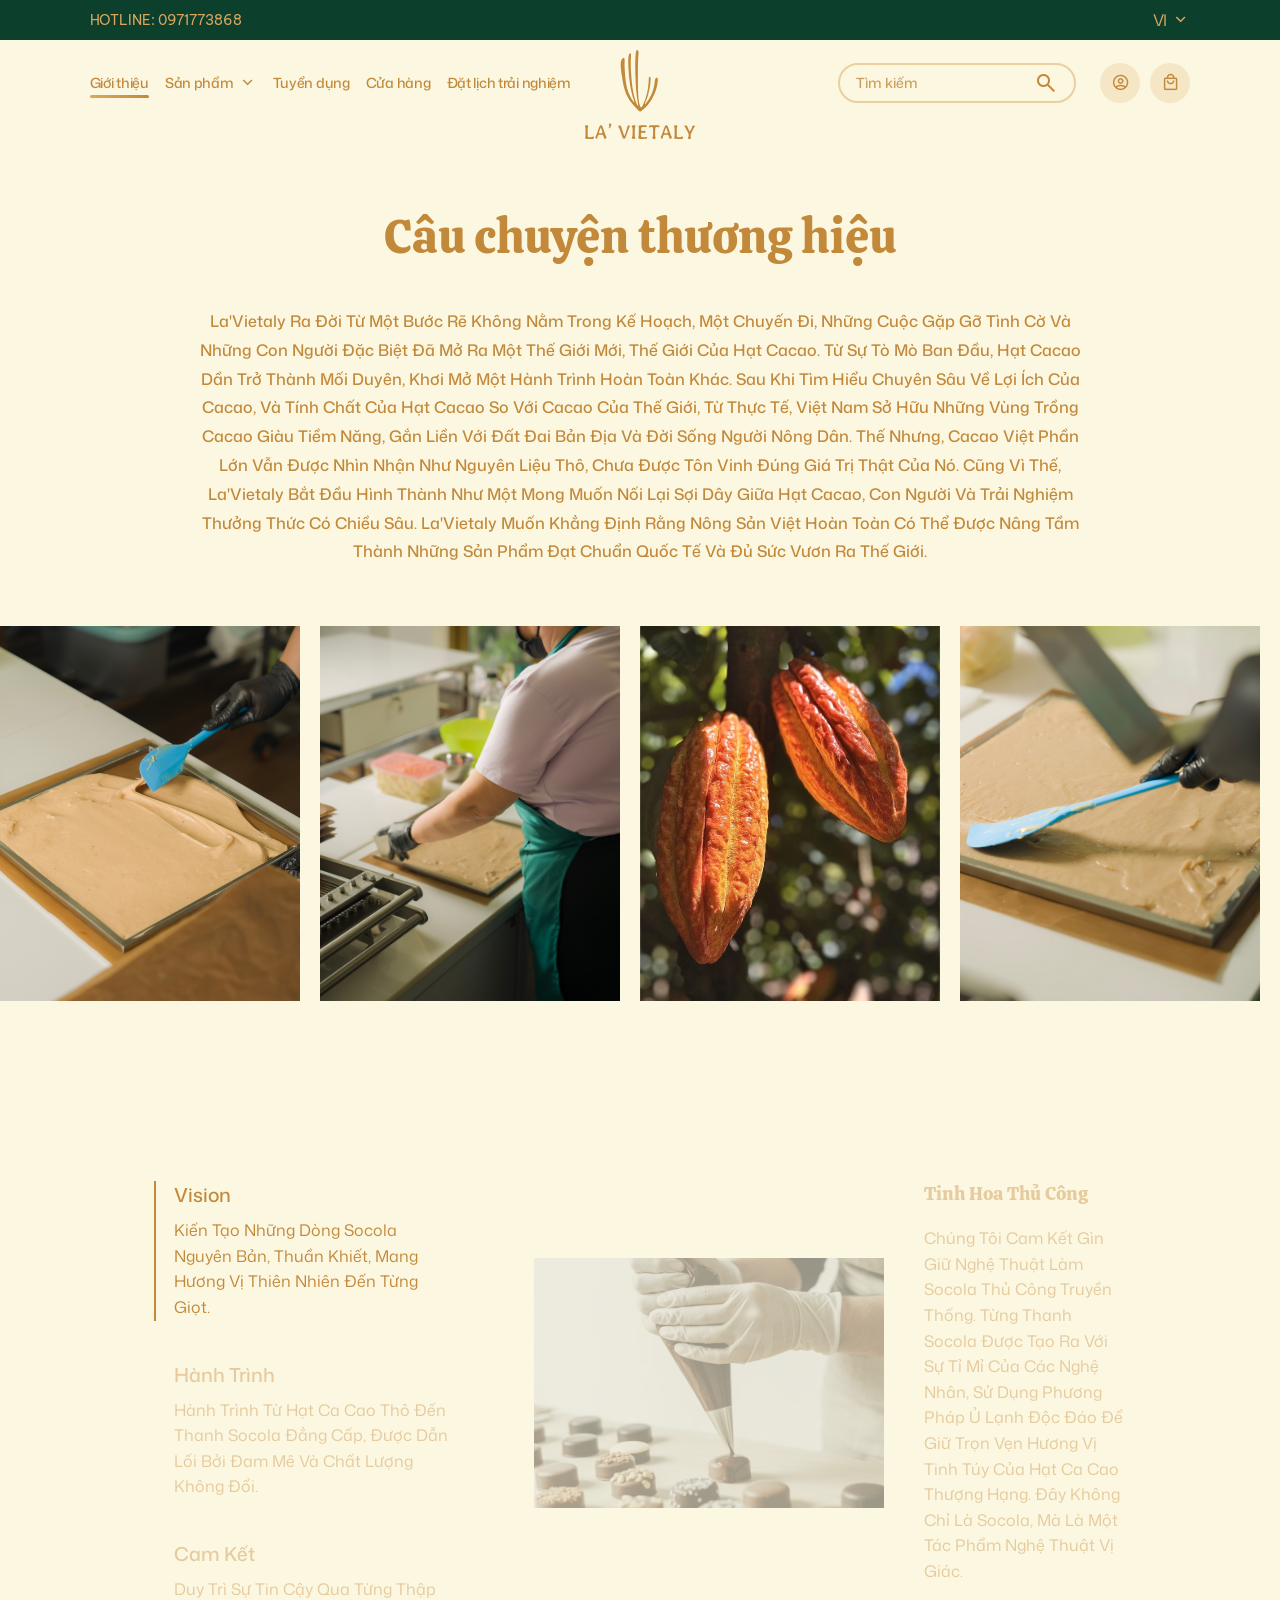
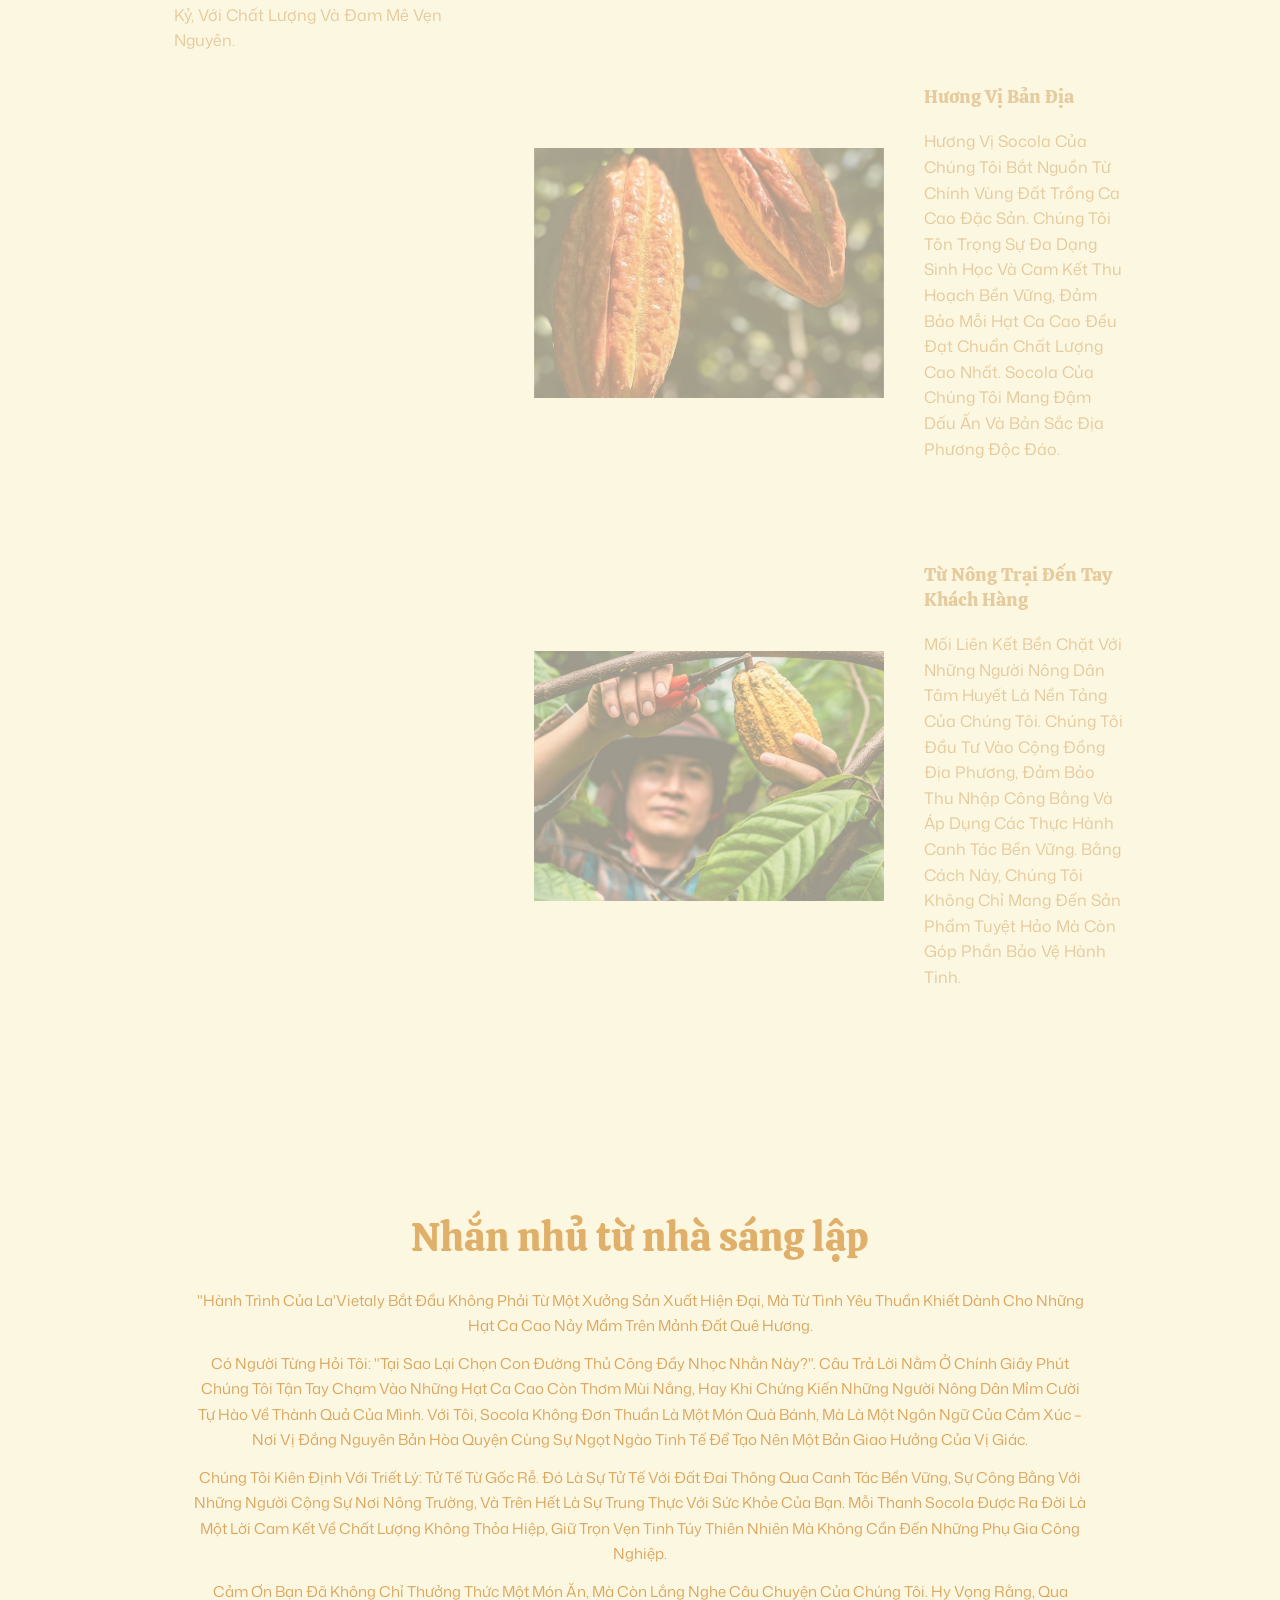
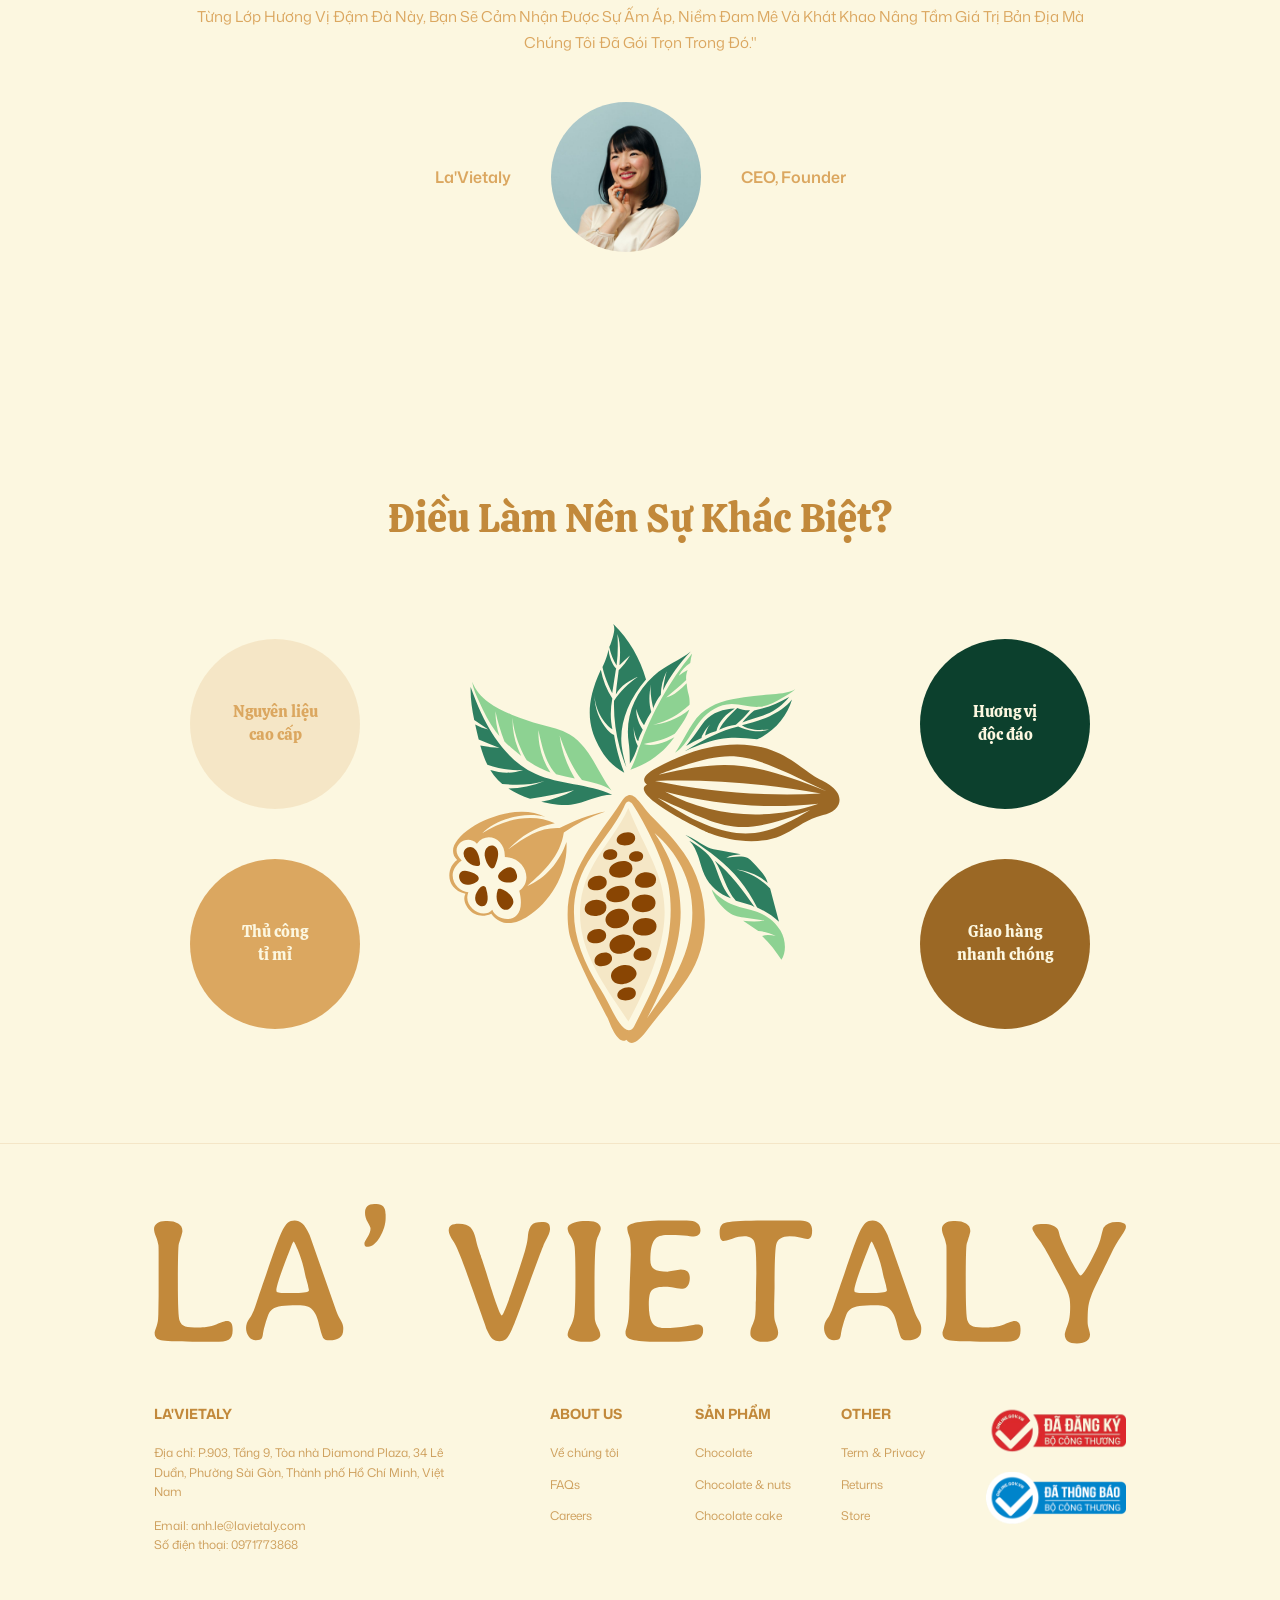
==== about.html @ c3082fdc "create template vietaly" ====
<!DOCTYPE html>
<html lang="vi">

<head>
    <meta charset="utf-8">
    <meta name="viewport" content="width=device-width, initial-scale=1">
    <title>Vietaly - Giới thiệu</title>
    <link rel="icon" href="images/logotab.svg">

    <link rel="preconnect" href="https://fonts.googleapis.com">
    <link rel="preconnect" href="https://fonts.gstatic.com" crossorigin>
    <link
        href="https://fonts.googleapis.com/css2?family=Be+Vietnam+Pro:wght@400;500;600&family=Calistoga&family=Mona+Sans:ital,wght@0,200..900;1,200..900&display=swap"
        rel="stylesheet">
    <link rel="stylesheet"
        href="https://fonts.googleapis.com/css2?family=Material+Symbols+Outlined:opsz,wght,FILL,GRAD@24,400,0,0" />

    <link rel="stylesheet" href="css/app.css">
    <script type="module" src="js/app.js"></script>
    <link rel="stylesheet" href="css/about.css">
</head>

<body>
    <header class="header-wrapper">
        <div class="top-bar">
            <div class="custom-container">
                <div class="hotline">HOTLINE: 0971773868</div>
                <div class="language-selector" id="language-selector">
                    <span class="lang-text" id="current-lang">VI</span>
                    <span class="material-symbols-outlined">keyboard_arrow_down</span>
                    <div class="lang-dropdown">
                        <div class="lang-option" data-value="en">EN</div>
                    </div>
                </div>
            </div>
        </div>

        <div class="main-header">
            <div class="custom-container main-header-container">
                <button id="mobile-menu-toggle" class="mobile-menu-btn">
                    <span class="material-symbols-outlined">menu</span>
                </button>
                <div class="mobile-menu-overlay" id="mobile-menu-overlay"></div>
                <nav class="nav-menu" id="nav-menu">
                    <div class="mobile-menu-close">
                        <button id="mobile-menu-close-btn" class="mobile-menu-btn">
                            <span class="material-symbols-outlined">close</span>
                        </button>
                    </div>
                    <a href="about.html">Giới thiệu</a>
                    <div class="nav-item" data-path="/san-pham">
                        <span style="cursor: pointer;" onclick="window.location.href='products.html'">Sản phẩm</span>
                        <span class="material-symbols-outlined">keyboard_arrow_down</span>
                        <div class="mega-menu">
                            <div class="mega-menu-inner">
                                <div class="mega-categories">
                                    <h3>Danh mục</h3>
                                    <ul>
                                        <li><a href="#" class="cat-link active" data-target="cat-artisan">Socola
                                                thủ công (Artisan)</a></li>
                                        <li><a href="#" class="cat-link" data-target="cat-bars">Socola thanh
                                                (Bars)</a></li>
                                        <li><a href="#" class="cat-link" data-target="cat-truffles">Socola tươi
                                                (Truffles)</a></li>
                                        <li><a href="#" class="cat-link" data-target="cat-dark">Socola đen nguyên
                                                chất</a></li>
                                    </ul>
                                </div>

                                <div class="mega-products">
                                    <div class="mega-products-header">
                                        <h3>Sản phẩm nổi bật</h3>
                                        <a href="#" class="view-all-link">Xem tất cả<span
                                                class="material-symbols-outlined">arrow_right_alt</span></a>
                                    </div>

                                    <div class="mega-product-group active" id="cat-artisan">
                                        <div class="mega-product-card">
                                            <img src="images/product1.png" alt="Artisan 1">
                                            <h4>Hộp Socola Artisan Nghệ Thuật</h4>
                                            <p class="price">850.000đ</p>
                                        </div>
                                        <div class="mega-product-card">
                                            <img src="images/product1.png" alt="Artisan 2">
                                            <h4>Viên Socola Bonbon Hảo Hạng</h4>
                                            <p class="price">320.000đ</p>
                                        </div>
                                        <div class="mega-product-card">
                                            <img src="images/product1.png" alt="Artisan 3">
                                            <h4>Set Quà Tặng Artisan Độc Bản</h4>
                                            <p class="price">1.500.000đ</p>
                                        </div>
                                    </div>

                                    <div class="mega-product-group" id="cat-bars">
                                        <div class="mega-product-card">
                                            <img src="images/product1.png" alt="Bar 1">
                                            <h4>Thanh Socola Đen 85% Cacao</h4>
                                            <p class="price">190.000đ</p>
                                        </div>
                                        <div class="mega-product-card">
                                            <img src="images/product1.png" alt="Bar 2">
                                            <h4>Thanh Socola Sữa Trái Cây Hạt Dẻ</h4>
                                            <p class="price">210.000đ</p>
                                        </div>
                                    </div>

                                    <div class="mega-product-group" id="cat-truffles">
                                        <div class="mega-product-card">
                                            <img src="images/product1.png" alt="Truffle 1">
                                            <h4>Truffle Trà Xanh Matcha</h4>
                                            <p class="price">250.000đ</p>
                                        </div>
                                        <div class="mega-product-card">
                                            <img src="images/product1.png" alt="Truffle 2">
                                            <h4>Truffle Dâu Tây Sữa</h4>
                                            <p class="price">280.000đ</p>
                                        </div>
                                        <div class="mega-product-card">
                                            <img src="images/product1.png" alt="Truffle 3">
                                            <h4>Truffle Caramel Muối Biển</h4>
                                            <p class="price">260.000đ</p>
                                        </div>
                                        <div class="mega-product-card">
                                            <img src="images/product1.png" alt="Truffle 4">
                                            <h4>Truffle Socola Đắng Nguyên Chất</h4>
                                            <p class="price">290.000đ</p>
                                        </div>
                                    </div>
                                </div>
                            </div>
                        </div>
                    </div>
                    <a href="recruitment.html">Tuyển dụng</a>
                    <a href="store.html">Cửa hàng</a>
                    <a href="#">Đặt lịch trải nghiệm</a>
                    <div class="magic-line"></div>
                </nav>

                <div class="logo-wrapper">
                    <div class="logo-container">
                        <a href="index.html" style="text-decoration: none;">
                            <img src="images/logo.svg" alt="LA' VIETALY Logo">
                        </a>
                    </div>
                </div>

                <div class="header-actions">
                    <div class="search-box">
                        <input type="text" placeholder="Tìm kiếm">
                        <span class="material-symbols-outlined">search</span>
                    </div>

                    <div class="icon-actions">
                        <a href="#" class="icon-btn">
                            <span class="material-symbols-outlined">account_circle</span>
                        </a>
                        <a href="cart.html" class="icon-btn">
                            <span class="material-symbols-outlined">local_mall</span>
                        </a>
                    </div>
                </div>
            </div>
        </div>
    </header>

    <main>
        <section class="about-section">
        <div class="custom-container about-container">
            <h2 class="about-title">Câu chuyện thương hiệu</h2>
            <p class="about-desc">
                La'Vietaly Ra Đời Từ Một Bước Rẽ Không Nằm Trong Kế Hoạch, Một Chuyến Đi, Những Cuộc Gặp Gỡ Tình Cờ Và Những
                Con Người Đặc Biệt Đã Mở Ra Một Thế Giới Mới, Thế Giới Của Hạt Cacao. Từ Sự Tò Mò Ban Đầu, Hạt Cacao Dần Trở
                Thành Mối Duyên, Khơi Mở Một Hành Trình Hoàn Toàn Khác. Sau Khi Tìm Hiểu Chuyên Sâu Về Lợi Ích Của Cacao, Và
                Tính Chất Của Hạt Cacao So Với Cacao Của Thế Giới, Từ Thực Tế, Việt Nam Sở Hữu Những Vùng Trồng Cacao Giàu
                Tiềm Năng, Gắn Liền Với Đất Đai Bản Địa Và Đời Sống Người Nông Dân. Thế Nhưng, Cacao Việt Phần Lớn Vẫn Được
                Nhìn Nhận Như Nguyên Liệu Thô, Chưa Được Tôn Vinh Đúng Giá Trị Thật Của Nó. Cũng Vì Thế, La'Vietaly Bắt Đầu
                Hình Thành Như Một Mong Muốn Nối Lại Sợi Dây Giữa Hạt Cacao, Con Người Và Trải Nghiệm Thưởng Thức Có Chiều
                Sâu. La'Vietaly Muốn Khẳng Định Rằng Nông Sản Việt Hoàn Toàn Có Thể Được Nâng Tầm Thành Những Sản Phẩm Đạt
                Chuẩn Quốc Tế Và Đủ Sức Vươn Ra Thế Giới.
            </p>
        </div>

        <div class="about-gallery-wrapper">
            <div class="about-gallery-track">
                <div class="about-img-wrap"><img src="images/intro1.jpg" alt="Intro 1"></div>
                <div class="about-img-wrap"><img src="images/intro2.jpg" alt="Intro 2"></div>
                <div class="about-img-wrap"><img src="images/intro3.png" alt="Intro 3"></div>
                <div class="about-img-wrap"><img src="images/intro4.jpg" alt="Intro 4"></div>
                <div class="about-img-wrap"><img src="images/weare.jpg" alt="Intro 5"></div>
                <div class="about-img-wrap"><img src="images/footer1.jpg" alt="Intro 6"></div>
            </div>
            <div class="about-gallery-track">
                <div class="about-img-wrap"><img src="images/intro1.jpg" alt="Intro 1"></div>
                <div class="about-img-wrap"><img src="images/intro2.jpg" alt="Intro 2"></div>
                <div class="about-img-wrap"><img src="images/intro3.png" alt="Intro 3"></div>
                <div class="about-img-wrap"><img src="images/intro4.jpg" alt="Intro 4"></div>
                <div class="about-img-wrap"><img src="images/weare.jpg" alt="Intro 5"></div>
                <div class="about-img-wrap"><img src="images/footer1.jpg" alt="Intro 6"></div>
            </div>
        </div>
    </section>

    <section class="values-section">
        <div class="custom-container values-container">
            <div class="values-sidebar">
                <div class="values-nav" id="values-nav">
                    <div class="values-nav-item active" data-target="section-vision">
                        <h4>Vision</h4>
                        <p>Kiến Tạo Những Dòng Socola Nguyên Bản, Thuần Khiết, Mang Hương Vị Thiên Nhiên Đến Từng Giọt.</p>
                    </div>
                    <div class="values-nav-item" data-target="section-hanh-trinh">
                        <h4>Hành Trình</h4>
                        <p>Hành Trình Từ Hạt Ca Cao Thô Đến Thanh Socola Đẳng Cấp, Được Dẫn Lối Bởi Đam Mê Và Chất Lượng
                            Không Đổi.</p>
                    </div>
                    <div class="values-nav-item" data-target="section-cam-ket">
                        <h4>Cam Kết</h4>
                        <p>Duy Trì Sự Tin Cậy Qua Từng Thập Kỷ, Với Chất Lượng Và Đam Mê Vẹn Nguyên.</p>
                    </div>
                </div>
            </div>

            <div class="values-content">
                <div id="section-vision" class="value-content-item">
                    <img src="images/vision.png" alt="Tinh Hoa Thủ Công" class="value-img">
                    <div class="value-text">
                        <h3 class="value-title">Tinh Hoa Thủ Công</h3>
                        <p class="value-desc">Chúng Tôi Cam Kết Gìn Giữ Nghệ Thuật Làm Socola Thủ Công Truyền Thống. Từng
                            Thanh Socola Được Tạo Ra Với Sự Tỉ Mỉ Của Các Nghệ Nhân, Sử Dụng Phương Pháp Ủ Lạnh Độc Đáo Để
                            Giữ Trọn Vẹn Hương Vị Tinh Túy Của Hạt Ca Cao Thượng Hạng. Đây Không Chỉ Là Socola, Mà Là Một
                            Tác Phẩm Nghệ Thuật Vị Giác.</p>
                    </div>
                </div>
                <div id="section-hanh-trinh" class="value-content-item">
                    <img src="images/journey.png" alt="Hương Vị Bản Địa" class="value-img">
                    <div class="value-text">
                        <h3 class="value-title">Hương Vị Bản Địa</h3>
                        <p class="value-desc">Hương Vị Socola Của Chúng Tôi Bắt Nguồn Từ Chính Vùng Đất Trồng Ca Cao Đặc
                            Sản. Chúng Tôi Tôn Trọng Sự Đa Dạng Sinh Học Và Cam Kết Thu Hoạch Bền Vững, Đảm Bảo Mỗi Hạt Ca
                            Cao Đều Đạt Chuẩn Chất Lượng Cao Nhất. Socola Của Chúng Tôi Mang Đậm Dấu Ấn Và Bản Sắc Địa
                            Phương Độc Đáo.</p>
                    </div>
                </div>
                <div id="section-cam-ket" class="value-content-item">
                    <img src="images/commit.png" alt="Từ Nông Trại Đến Tay Khách Hàng" class="value-img">
                    <div class="value-text">
                        <h3 class="value-title">Từ Nông Trại Đến Tay Khách Hàng</h3>
                        <p class="value-desc">Mối Liên Kết Bền Chặt Với Những Người Nông Dân Tâm Huyết Là Nền Tảng Của Chúng
                            Tôi. Chúng Tôi Đầu Tư Vào Cộng Đồng Địa Phương, Đảm Bảo Thu Nhập Công Bằng Và Áp Dụng Các Thực
                            Hành Canh Tác Bền Vững. Bằng Cách Này, Chúng Tôi Không Chỉ Mang Đến Sản Phẩm Tuyệt Hảo Mà Còn
                            Góp Phần Bảo Vệ Hành Tinh.</p>
                    </div>
                </div>
            </div>
        </div>
    </section>

    <!-- Founder Section -->
    <section class="founder-section">
        <div class="custom-container">
            <div class="founder-stamp">
                <h2 class="founder-title">Nhắn nhủ từ nhà sáng lập</h2>
                <div class="founder-message">
                    <p>"Hành Trình Của La'Vietaly Bắt Đầu Không Phải Từ Một Xưởng Sản Xuất Hiện Đại, Mà Từ Tình Yêu Thuần
                        Khiết Dành Cho Những Hạt Ca Cao Nảy Mầm Trên Mảnh Đất Quê Hương.</p>
                    <p>Có Người Từng Hỏi Tôi: "Tại Sao Lại Chọn Con Đường Thủ Công Đầy Nhọc Nhằn Này?". Câu Trả Lời Nằm Ở
                        Chính Giây Phút Chúng Tôi Tận Tay Chạm Vào Những Hạt Ca Cao Còn Thơm Mùi Nắng, Hay Khi Chứng Kiến
                        Những Người Nông Dân Mỉm Cười Tự Hào Về Thành Quả Của Mình. Với Tôi, Socola Không Đơn Thuần Là Một
                        Món Quà Bánh, Mà Là Một Ngôn Ngữ Của Cảm Xúc – Nơi Vị Đắng Nguyên Bản Hòa Quyện Cùng Sự Ngọt Ngào
                        Tinh Tế Để Tạo Nên Một Bản Giao Hưởng Của Vị Giác.</p>
                    <p>Chúng Tôi Kiên Định Với Triết Lý: Tử Tế Từ Gốc Rễ. Đó Là Sự Tử Tế Với Đất Đai Thông Qua Canh Tác Bền
                        Vững, Sự Công Bằng Với Những Người Cộng Sự Nơi Nông Trường, Và Trên Hết Là Sự Trung Thực Với Sức
                        Khỏe Của Bạn. Mỗi Thanh Socola Được Ra Đời Là Một Lời Cam Kết Về Chất Lượng Không Thỏa Hiệp, Giữ
                        Trọn Vẹn Tinh Túy Thiên Nhiên Mà Không Cần Đến Những Phụ Gia Công Nghiệp.</p>
                    <p>Cảm Ơn Bạn Đã Không Chỉ Thưởng Thức Một Món Ăn, Mà Còn Lắng Nghe Câu Chuyện Của Chúng Tôi. Hy Vọng
                        Rằng, Qua Từng Lớp Hương Vị Đậm Đà Này, Bạn Sẽ Cảm Nhận Được Sự Ấm Áp, Niềm Đam Mê Và Khát Khao Nâng
                        Tầm Giá Trị Bản Địa Mà Chúng Tôi Đã Gói Trọn Trong Đó."</p>
                </div>

                <div class="founder-bottom">
                    <span class="founder-company">La'Vietaly</span>
                    <div class="founder-avatar">
                        <img src="images/ceo.png" alt="CEO Founder">
                    </div>
                    <span class="founder-role">CEO, Founder</span>
                </div>
            </div>
        </div>
    </section>

    <!-- Difference Section -->
    <section class="difference-section">
        <div class="custom-container difference-container">
            <h2 class="difference-title">Điều Làm Nên Sự Khác Biệt?</h2>

            <div class="difference-content">
                <div class="diff-col left-col">
                    <div class="diff-circle circle-1">
                        <span>Nguyên liệu<br>cao cấp</span>
                    </div>
                    <div class="diff-circle circle-2">
                        <span>Thủ công<br>tỉ mỉ</span>
                    </div>
                </div>

                <div class="diff-col center-col">
                    <img src="images/cacao.svg" alt="Cacao" class="cacao-img">
                </div>

                <div class="diff-col right-col">
                    <div class="diff-circle circle-3">
                        <span>Hương vị<br>độc đáo</span>
                    </div>
                    <div class="diff-circle circle-4">
                        <span>Giao hàng<br>nhanh chóng</span>
                    </div>
                </div>
            </div>
        </div>
    </section>



    </main>

    <footer class="footer-section">
        <div class="custom-container">
            <img src="images/logo footer.svg" alt="LA' VIETALY Logo" class="footer-huge-logo">
            <div class="footer-grid">
                <div class="footer-col footer-col-brand">
                    <h3>LA'VIETALY</h3>
                    <p>Địa chỉ: P.903, Tầng 9, Tòa nhà Diamond Plaza, 34 Lê Duẩn, Phường Sài Gòn, Thành phố Hồ Chí Minh,
                        Việt Nam</p>
                    <p>Email: anh.le@lavietaly.com<br>Số điện thoại: 0971773868</p>
                </div>
                <div class="footer-col">
                    <h3>ABOUT US</h3>
                    <ul>
                        <li><a href="about.html">Về chúng tôi</a></li>
                        <li><a href="#">FAQs</a></li>
                        <li><a href="#">Careers</a></li>
                    </ul>
                </div>
                <div class="footer-col">
                    <h3>SẢN PHẨM</h3>
                    <ul>
                        <li><a href="#">Chocolate</a></li>
                        <li><a href="#">Chocolate & nuts</a></li>
                        <li><a href="#">Chocolate cake</a></li>
                    </ul>
                </div>
                <div class="footer-col">
                    <h3>OTHER</h3>
                    <ul>
                        <li><a href="#">Term & Privacy</a></li>
                        <li><a href="#">Returns</a></li>
                        <li><a href="#">Store</a></li>
                    </ul>
                </div>
                <div class="footer-col footer-col-badges">
                    <img src="images/register.svg" alt="Đã đăng ký Bộ Công Thương" class="bct-logo">
                    <img src="images/noti.svg" alt="Đã thông báo Bộ Công Thương" class="bct-logo">
                </div>
            </div>
        </div>
    </footer>

    <script type="module" src="js/about.js"></script>
</body>

</html>
---- css/app.css ----
/*! tailwindcss v4.3.3 | MIT License | https://tailwindcss.com */
@layer properties;
:root, :host {
  --color-blue-300: oklch(80.9% 0.105 251.813);
  --color-blue-700: oklch(48.8% 0.243 264.376);
  --color-blue-800: oklch(42.4% 0.199 265.638);
  --color-gray-100: oklch(96.7% 0.003 264.542);
  --color-gray-200: oklch(92.8% 0.006 264.531);
  --color-gray-300: oklch(87.2% 0.01 258.338);
  --color-gray-400: oklch(70.7% 0.022 261.325);
  --color-gray-500: oklch(55.1% 0.027 264.364);
  --color-gray-600: oklch(44.6% 0.03 256.802);
  --color-gray-700: oklch(37.3% 0.034 259.733);
  --color-gray-800: oklch(27.8% 0.033 256.848);
  --color-gray-900: oklch(21% 0.034 264.665);
  --color-white: #fff;
  --spacing: 0.25rem;
  --container-xl: 36rem;
  --container-6xl: 72rem;
  --text-sm: 0.875rem;
  --text-sm--line-height: calc(1.25 / 0.875);
  --text-lg: 1.125rem;
  --text-lg--line-height: calc(1.75 / 1.125);
  --font-weight-medium: 500;
  --font-weight-semibold: 600;
  --tracking-wider: 0.05em;
  --radius-md: 0.375rem;
  --ease-in-out: cubic-bezier(0.4, 0, 0.2, 1);
  --default-transition-duration: 150ms;
  --default-transition-timing-function: cubic-bezier(0.4, 0, 0.2, 1);
}
.fixed {
  position: fixed;
}
.relative {
  position: relative;
}
.static {
  position: static;
}
.top-0 {
  top: 0px;
}
.right-0 {
  right: 0px;
}
.container {
  width: 100%;
  @media (width >= 40rem) {
    max-width: 40rem;
  }
  @media (width >= 48rem) {
    max-width: 48rem;
  }
  @media (width >= 64rem) {
    max-width: 64rem;
  }
  @media (width >= 80rem) {
    max-width: 80rem;
  }
  @media (width >= 96rem) {
    max-width: 96rem;
  }
}
.mx-auto {
  margin-inline: auto;
}
.-mt-px {
  margin-top: -1px;
}
.mt-2 {
  margin-top: calc(var(--spacing) * 2);
}
.mt-4 {
  margin-top: calc(var(--spacing) * 4);
}
.mt-8 {
  margin-top: calc(var(--spacing) * 8);
}
.mr-2 {
  margin-right: calc(var(--spacing) * 2);
}
.-ml-px {
  margin-left: -1px;
}
.ml-1 {
  margin-left: var(--spacing);
}
.ml-2 {
  margin-left: calc(var(--spacing) * 2);
}
.ml-4 {
  margin-left: calc(var(--spacing) * 4);
}
.ml-12 {
  margin-left: calc(var(--spacing) * 12);
}
.flex {
  display: flex;
}
.grid {
  display: grid;
}
.hidden {
  display: none;
}
.inline-flex {
  display: inline-flex;
}
.table {
  display: table;
}
.h-5 {
  height: calc(var(--spacing) * 5);
}
.h-8 {
  height: calc(var(--spacing) * 8);
}
.h-16 {
  height: calc(var(--spacing) * 16);
}
.min-h-screen {
  min-height: 100vh;
}
.w-5 {
  width: calc(var(--spacing) * 5);
}
.w-8 {
  width: calc(var(--spacing) * 8);
}
.w-auto {
  width: auto;
}
.max-w-6xl {
  max-width: var(--container-6xl);
}
.max-w-xl {
  max-width: var(--container-xl);
}
.transform {
  transform: var(--tw-rotate-x,) var(--tw-rotate-y,) var(--tw-rotate-z,) var(--tw-skew-x,) var(--tw-skew-y,);
}
.cursor-default {
  cursor: default;
}
.cursor-not-allowed {
  cursor: not-allowed;
}
.resize {
  resize: both;
}
.grid-cols-1 {
  grid-template-columns: repeat(1, minmax(0, 1fr));
}
.items-center {
  align-items: center;
}
.justify-between {
  justify-content: space-between;
}
.justify-center {
  justify-content: center;
}
.justify-items-center {
  justify-items: center;
}
.gap-2 {
  gap: calc(var(--spacing) * 2);
}
.overflow-hidden {
  overflow: hidden;
}
.rounded-md {
  border-radius: var(--radius-md);
}
.rounded-l-md {
  border-top-left-radius: var(--radius-md);
  border-bottom-left-radius: var(--radius-md);
}
.rounded-r-md {
  border-top-right-radius: var(--radius-md);
  border-bottom-right-radius: var(--radius-md);
}
.border {
  border-style: var(--tw-border-style);
  border-width: 1px;
}
.border-t {
  border-top-style: var(--tw-border-style);
  border-top-width: 1px;
}
.border-r {
  border-right-style: var(--tw-border-style);
  border-right-width: 1px;
}
.border-gray-200 {
  border-color: var(--color-gray-200);
}
.border-gray-300 {
  border-color: var(--color-gray-300);
}
.border-gray-400 {
  border-color: var(--color-gray-400);
}
.bg-gray-100 {
  background-color: var(--color-gray-100);
}
.bg-gray-200 {
  background-color: var(--color-gray-200);
}
.bg-white {
  background-color: var(--color-white);
}
.p-6 {
  padding: calc(var(--spacing) * 6);
}
.px-2 {
  padding-inline: calc(var(--spacing) * 2);
}
.px-4 {
  padding-inline: calc(var(--spacing) * 4);
}
.px-6 {
  padding-inline: calc(var(--spacing) * 6);
}
.py-2 {
  padding-block: calc(var(--spacing) * 2);
}
.py-4 {
  padding-block: calc(var(--spacing) * 4);
}
.pt-8 {
  padding-top: calc(var(--spacing) * 8);
}
.text-center {
  text-align: center;
}
.text-left {
  text-align: left;
}
.text-lg {
  font-size: var(--text-lg);
  line-height: var(--tw-leading, var(--text-lg--line-height));
}
.text-sm {
  font-size: var(--text-sm);
  line-height: var(--tw-leading, var(--text-sm--line-height));
}
.leading-5 {
  --tw-leading: calc(var(--spacing) * 5);
  line-height: calc(var(--spacing) * 5);
}
.leading-7 {
  --tw-leading: calc(var(--spacing) * 7);
  line-height: calc(var(--spacing) * 7);
}
.font-medium {
  --tw-font-weight: var(--font-weight-medium);
  font-weight: var(--font-weight-medium);
}
.font-semibold {
  --tw-font-weight: var(--font-weight-semibold);
  font-weight: var(--font-weight-semibold);
}
.tracking-wider {
  --tw-tracking: var(--tracking-wider);
  letter-spacing: var(--tracking-wider);
}
.text-gray-200 {
  color: var(--color-gray-200);
}
.text-gray-300 {
  color: var(--color-gray-300);
}
.text-gray-400 {
  color: var(--color-gray-400);
}
.text-gray-500 {
  color: var(--color-gray-500);
}
.text-gray-600 {
  color: var(--color-gray-600);
}
.text-gray-700 {
  color: var(--color-gray-700);
}
.text-gray-800 {
  color: var(--color-gray-800);
}
.text-gray-900 {
  color: var(--color-gray-900);
}
.uppercase {
  text-transform: uppercase;
}
.underline {
  text-decoration-line: underline;
}
.antialiased {
  -webkit-font-smoothing: antialiased;
  -moz-osx-font-smoothing: grayscale;
}
.shadow {
  --tw-shadow: 0 1px 3px 0 var(--tw-shadow-color, rgb(0 0 0 / 0.1)), 0 1px 2px -1px var(--tw-shadow-color, rgb(0 0 0 / 0.1));
  box-shadow: var(--tw-inset-shadow), var(--tw-inset-ring-shadow), var(--tw-ring-offset-shadow), var(--tw-ring-shadow), var(--tw-shadow);
}
.shadow-sm {
  --tw-shadow: 0 1px 3px 0 var(--tw-shadow-color, rgb(0 0 0 / 0.1)), 0 1px 2px -1px var(--tw-shadow-color, rgb(0 0 0 / 0.1));
  box-shadow: var(--tw-inset-shadow), var(--tw-inset-ring-shadow), var(--tw-ring-offset-shadow), var(--tw-ring-shadow), var(--tw-shadow);
}
.ring-gray-300 {
  --tw-ring-color: var(--color-gray-300);
}
.transition {
  transition-property: color, background-color, border-color, outline-color, text-decoration-color, fill, stroke, --tw-gradient-from, --tw-gradient-via, --tw-gradient-to, opacity, box-shadow, transform, translate, scale, rotate, filter, -webkit-backdrop-filter, backdrop-filter, display, content-visibility, overlay, pointer-events;
  transition-timing-function: var(--tw-ease, var(--default-transition-timing-function));
  transition-duration: var(--tw-duration, var(--default-transition-duration));
}
.duration-150 {
  --tw-duration: 150ms;
  transition-duration: 150ms;
}
.ease-in-out {
  --tw-ease: var(--ease-in-out);
  transition-timing-function: var(--ease-in-out);
}
@media (hover: hover) {
  .hover\:bg-gray-100:hover {
    background-color: var(--color-gray-100);
  }
  .hover\:text-gray-400:hover {
    color: var(--color-gray-400);
  }
  .hover\:text-gray-700:hover {
    color: var(--color-gray-700);
  }
}
.focus\:border-blue-300:focus {
  border-color: var(--color-blue-300);
}
.focus\:ring:focus {
  --tw-ring-shadow: var(--tw-ring-inset,) 0 0 0 calc(1px + var(--tw-ring-offset-width)) var(--tw-ring-color, currentcolor);
  box-shadow: var(--tw-inset-shadow), var(--tw-inset-ring-shadow), var(--tw-ring-offset-shadow), var(--tw-ring-shadow), var(--tw-shadow);
}
.focus\:outline-none:focus {
  --tw-outline-style: none;
  outline-style: none;
}
.active\:bg-gray-100:active {
  background-color: var(--color-gray-100);
}
.active\:text-gray-500:active {
  color: var(--color-gray-500);
}
.active\:text-gray-700:active {
  color: var(--color-gray-700);
}
.active\:text-gray-800:active {
  color: var(--color-gray-800);
}
@media (width >= 40rem) {
  .sm\:flex {
    display: flex;
  }
  .sm\:hidden {
    display: none;
  }
  .sm\:flex-1 {
    flex: 1;
  }
  .sm\:items-center {
    align-items: center;
  }
  .sm\:justify-between {
    justify-content: space-between;
  }
  .sm\:justify-start {
    justify-content: flex-start;
  }
  .sm\:gap-2 {
    gap: calc(var(--spacing) * 2);
  }
  .sm\:px-6 {
    padding-inline: calc(var(--spacing) * 6);
  }
  .sm\:pt-0 {
    padding-top: 0px;
  }
}
@media (width >= 64rem) {
  .lg\:px-8 {
    padding-inline: calc(var(--spacing) * 8);
  }
}
.rtl\:flex-row-reverse:where(:dir(rtl), [dir="rtl"], [dir="rtl"] *) {
  flex-direction: row-reverse;
}
@media (prefers-color-scheme: dark) {
  .dark\:border-gray-600 {
    border-color: var(--color-gray-600);
  }
  .dark\:bg-gray-700 {
    background-color: var(--color-gray-700);
  }
  .dark\:bg-gray-800 {
    background-color: var(--color-gray-800);
  }
  .dark\:bg-gray-900 {
    background-color: var(--color-gray-900);
  }
  .dark\:text-gray-200 {
    color: var(--color-gray-200);
  }
  .dark\:text-gray-300 {
    color: var(--color-gray-300);
  }
  .dark\:text-gray-400 {
    color: var(--color-gray-400);
  }
  .dark\:text-gray-600 {
    color: var(--color-gray-600);
  }
  @media (hover: hover) {
    .dark\:hover\:bg-gray-900:hover {
      background-color: var(--color-gray-900);
    }
    .dark\:hover\:text-gray-200:hover {
      color: var(--color-gray-200);
    }
    .dark\:hover\:text-gray-300:hover {
      color: var(--color-gray-300);
    }
  }
  .dark\:focus\:border-blue-700:focus {
    border-color: var(--color-blue-700);
  }
  .dark\:focus\:border-blue-800:focus {
    border-color: var(--color-blue-800);
  }
  .dark\:active\:bg-gray-700:active {
    background-color: var(--color-gray-700);
  }
  .dark\:active\:text-gray-300:active {
    color: var(--color-gray-300);
  }
}
:root {
  --color-topbar-bg: #0C402D;
  --color-topbar-text: #DBA760;
  --color-header-bg: #FCF7E0;
  --color-header-text: #C2893B;
  --color-icon-bg: #F5E7C6;
  --font-be-vietnam: 'Be Vietnam Pro', sans-serif;
  --font-mona-sans: 'Mona Sans', 'Be Vietnam Pro', sans-serif;
  --fs-xs: clamp(12px, 0.8vw, 14px);
  --fs-sm: clamp(14px, 1vw, 16px);
  --fs-base: clamp(16px, 1.2vw, 18px);
  --fs-lg: clamp(18px, 1.5vw, 22px);
  --fs-xl: clamp(24px, 2vw, 32px);
  --fs-2xl: clamp(32px, 3vw, 48px);
  --fs-3xl: clamp(48px, 5vw, 80px);
}
* {
  margin: 0;
  padding: 0;
  box-sizing: border-box;
}
body {
  background-color: #f3f4f6;
  min-height: 100vh;
}
.header-wrapper {
  position: relative;
  width: 100%;
  display: flex;
  flex-direction: column;
  z-index: 50;
}
.custom-container {
  width: 100%;
  padding: 0 clamp(40px, 12vw, 240px);
  position: relative;
}
.top-bar {
  width: 100%;
  height: 40px;
  background: var(--color-topbar-bg);
}
.top-bar .custom-container {
  height: 100%;
  display: flex;
  align-items: center;
  justify-content: space-between;
}
.top-bar .hotline {
  font-family: var(--font-be-vietnam);
  font-weight: 400;
  font-size: var(--fs-sm);
  color: var(--color-topbar-text);
  text-transform: uppercase;
  letter-spacing: -0.1px;
}
.top-bar .language-selector {
  display: flex;
  align-items: center;
  gap: 4px;
  cursor: pointer;
  position: relative;
}
.top-bar .language-selector .lang-text {
  font-family: var(--font-mona-sans);
  font-weight: 400;
  font-size: var(--fs-base);
  color: var(--color-topbar-text);
  letter-spacing: -0.1px;
}
.top-bar .language-selector .material-symbols-outlined {
  color: var(--color-topbar-text);
  font-size: var(--fs-lg);
  transition: transform 0.3s ease;
}
.top-bar .language-selector.active .material-symbols-outlined {
  transform: rotate(180deg);
}
.lang-dropdown {
  position: absolute;
  top: 100%;
  right: 0;
  margin-top: 5px;
  background: var(--color-header-bg);
  border: 1px solid rgba(219, 167, 96, 0.5);
  border-radius: 4px;
  min-width: 60px;
  opacity: 0;
  visibility: hidden;
  transform: translateY(10px);
  transition: all 0.3s ease;
  z-index: 100;
}
.language-selector.active .lang-dropdown {
  opacity: 1;
  visibility: visible;
  transform: translateY(0);
}
.lang-option {
  font-family: var(--font-mona-sans);
  font-weight: 500;
  font-size: var(--fs-base);
  color: var(--color-header-text);
  padding: 8px 12px;
  cursor: pointer;
  text-align: center;
  transition: background 0.3s ease;
}
.lang-option:hover {
  background: #f0deae;
}
.main-header {
  width: 100%;
  height: 85px;
  background: var(--color-header-bg);
}
.main-header-container {
  display: flex;
  justify-content: space-between;
  align-items: center;
  height: 100%;
}
.mobile-menu-btn {
  display: none;
  background: none;
  border: none;
  color: var(--color-header-text);
  cursor: pointer;
  z-index: 60;
}
.mobile-menu-btn .material-symbols-outlined {
  font-size: 28px;
}
.mobile-menu-close {
  display: none;
}
.mobile-menu-overlay {
  display: none;
}
.header-wrapper .custom-container {
  padding: 0 clamp(20px, 7vw, 170px) !important;
}
.nav-menu {
  display: flex;
  align-items: center;
  gap: 16px;
  position: relative;
  z-index: 30;
}
.magic-line {
  position: absolute;
  bottom: -6px;
  left: 0;
  width: 0;
  height: 3px;
  background: linear-gradient(90deg, #DBA760, var(--color-header-text));
  border-radius: 3px;
  transition: left 0.4s cubic-bezier(0.34, 1.36, 0.64, 1), width 0.3s cubic-bezier(0.34, 1.36, 0.64, 1), opacity 0.3s ease;
  opacity: 0;
  pointer-events: none;
}
.nav-menu a, .nav-menu .nav-item {
  font-family: var(--font-mona-sans);
  font-weight: 500;
  font-size: var(--fs-sm);
  color: var(--color-header-text);
  text-decoration: none;
  letter-spacing: -0.02em;
  display: flex;
  align-items: center;
  gap: 4px;
  cursor: pointer;
  position: relative;
  white-space: nowrap;
}
.nav-menu .nav-item .material-symbols-outlined {
  font-size: var(--fs-lg);
}
.logo-wrapper {
  position: absolute;
  left: 50%;
  transform: translateX(-50%);
  top: 0;
  width: 204px;
  height: 132px;
  z-index: 20;
  display: flex;
  justify-content: center;
}
.logo-container {
  width: 100%;
  height: 100%;
  background: var(--color-header-bg);
  border-radius: 0 0 100px 100px;
  display: flex;
  flex-direction: column;
  align-items: center;
  padding-top: 10px;
}
.logo-container a {
  display: flex;
  justify-content: center;
  align-items: center;
}
.logo-container img {
  width: 110px;
  height: auto;
  object-fit: contain;
}
.header-actions {
  display: flex;
  align-items: center;
  gap: 24px;
  position: relative;
  z-index: 30;
}
.search-box {
  display: flex;
  align-items: center;
  gap: 8px;
  width: 100%;
  max-width: 330px;
  height: 40px;
  padding: 9px 16px;
  border: 2px solid rgba(219, 167, 96, 0.5);
  border-radius: 100px;
  background: transparent;
}
.search-box input {
  border: none;
  outline: none;
  background: transparent;
  width: 100%;
  min-width: 0;
  font-family: var(--font-mona-sans);
  font-weight: 500;
  font-size: var(--fs-sm);
  color: var(--color-header-text);
}
.search-box input::placeholder {
  color: var(--color-header-text);
  opacity: 0.8;
}
.search-box .material-symbols-outlined {
  color: var(--color-header-text);
  cursor: pointer;
}
.icon-actions {
  display: flex;
  gap: clamp(4px, 0.8vw, 12px);
}
.icon-btn {
  display: flex;
  justify-content: center;
  align-items: center;
  width: 40px;
  height: 40px;
  background: var(--color-icon-bg);
  border-radius: 100px;
  cursor: pointer;
  color: var(--color-header-text);
  text-decoration: none;
  transition: background 0.3s ease;
  flex-shrink: 0;
}
.icon-btn:hover {
  background: #f0deae;
}
.icon-btn .material-symbols-outlined {
  font-size: var(--fs-lg);
}
.mega-menu {
  position: absolute;
  top: 100%;
  left: -20px;
  width: 850px;
  padding-top: 25px;
  opacity: 0;
  visibility: hidden;
  transform: translateY(15px);
  transition: all 0.3s cubic-bezier(0.34, 1.36, 0.64, 1);
  z-index: 100;
  pointer-events: none;
  white-space: normal;
}
.nav-item:hover .mega-menu {
  opacity: 1;
  visibility: visible;
  transform: translateY(0);
  pointer-events: auto;
}
.mega-menu-inner {
  background: var(--color-header-bg);
  border-radius: 12px;
  box-shadow: 0 15px 40px rgba(12, 64, 45, 0.15);
  display: flex;
  padding: 30px;
  gap: 40px;
  border: 1px solid rgba(219, 167, 96, 0.2);
}
.mega-categories {
  flex: 0 0 220px;
  border-right: 1px solid rgba(219, 167, 96, 0.2);
  padding-right: 30px;
}
.mega-categories h3 {
  font-family: var(--font-be-vietnam);
  font-size: var(--fs-sm);
  font-weight: 600;
  color: var(--color-topbar-bg);
  margin-bottom: 20px;
  text-transform: uppercase;
  letter-spacing: 0.5px;
}
.mega-products-header {
  display: flex;
  justify-content: space-between;
  align-items: center;
  margin-bottom: 20px;
  border-bottom: 1px solid rgba(219, 167, 96, 0.1);
  padding-bottom: 10px;
}
.mega-products-header h3 {
  font-family: var(--font-be-vietnam);
  font-size: var(--fs-sm);
  font-weight: 600;
  color: var(--color-topbar-bg);
  text-transform: uppercase;
  letter-spacing: 0.5px;
  margin: 0;
}
.view-all-link {
  font-family: var(--font-mona-sans);
  font-size: var(--fs-sm);
  font-weight: 500;
  color: var(--color-header-text);
  text-decoration: none;
  display: flex;
  align-items: center;
  gap: 4px;
  transition: color 0.3s ease, transform 0.3s ease;
}
.view-all-link:hover {
  color: var(--color-topbar-bg);
  transform: translateX(4px);
}
.view-all-link .material-symbols-outlined {
  font-size: var(--fs-lg);
}
.mega-categories ul {
  list-style: none;
  display: flex;
  flex-direction: column;
  gap: 16px;
}
.mega-categories ul li a {
  font-family: var(--font-mona-sans);
  font-size: var(--fs-sm);
  font-weight: 400;
  color: var(--color-header-text);
  text-decoration: none;
  transition: color 0.3s ease, transform 0.3s ease;
  display: inline-block;
}
.mega-categories ul li a:hover, .mega-categories ul li a.active {
  color: var(--color-topbar-bg);
  font-weight: 600;
  transform: translateX(5px);
}
.mega-products {
  flex: 1;
  max-height: 380px;
  overflow-y: auto;
  padding-right: 10px;
}
.mega-products::-webkit-scrollbar {
  width: 6px;
}
.mega-products::-webkit-scrollbar-track {
  background: transparent;
}
.mega-products::-webkit-scrollbar-thumb {
  background: rgba(219, 167, 96, 0.3);
  border-radius: 10px;
}
.mega-product-group {
  display: none;
  flex-wrap: wrap;
  gap: 20px;
  animation: fadeIn 0.3s ease;
}
.mega-product-group.active {
  display: flex;
}
@keyframes fadeIn {
  from {
    opacity: 0;
    transform: translateY(5px);
  }
  to {
    opacity: 1;
    transform: translateY(0);
  }
}
.mega-product-card {
  display: flex;
  flex-direction: column;
  gap: 12px;
  cursor: pointer;
  transition: transform 0.3s ease;
  flex: 0 0 calc(33.333% - 14px);
}
.mega-product-card:hover {
  transform: translateY(-5px);
}
.mega-product-card img {
  width: 100%;
  aspect-ratio: 1;
  object-fit: cover;
  border-radius: 8px;
  border: 1px solid rgba(219, 167, 96, 0.1);
}
.mega-product-card h4 {
  font-family: var(--font-mona-sans);
  font-size: var(--fs-sm);
  font-weight: 500;
  color: var(--color-topbar-bg);
  line-height: 1.4;
  margin: 0;
}
.mega-product-card .price {
  font-family: var(--font-mona-sans);
  font-size: var(--fs-sm);
  font-weight: 600;
  color: var(--color-header-text);
  margin: 0;
}
.footer-section {
  background-color: var(--color-header-bg);
  border-top: 1px solid rgba(194, 137, 59, 0.15);
  padding: 60px 0;
}
.footer-huge-logo {
  width: 100%;
  max-width: 1200px;
  height: auto;
  display: block;
  margin: 0 auto 60px auto;
}
.footer-grid {
  display: grid;
  grid-template-columns: 3fr 1fr 1fr 1fr auto;
  gap: 20px;
  max-width: 1200px;
  margin: 0 auto;
}
.footer-col h3 {
  font-family: var(--font-mona-sans);
  font-size: var(--fs-sm);
  font-weight: 700;
  color: var(--color-header-text);
  margin-bottom: 20px;
  text-transform: uppercase;
}
.footer-col p, .footer-col ul li a {
  font-family: var(--font-mona-sans);
  font-size: var(--fs-xs);
  color: var(--color-header-text);
  line-height: 1.6;
  text-decoration: none;
  opacity: 0.8;
}
.footer-col ul {
  list-style: none;
  padding: 0;
  display: flex;
  flex-direction: column;
  gap: 12px;
}
.footer-col ul li a:hover {
  opacity: 1;
  text-decoration: underline;
}
.footer-col-brand {
  max-width: 320px;
}
.footer-col-brand p {
  margin-bottom: 15px;
}
.footer-col-badges {
  display: flex;
  flex-direction: column;
  align-items: flex-end;
  gap: 15px;
}
.bct-logo {
  width: 140px;
  height: auto;
  object-fit: contain;
}
@media (max-width: 600px) {
  .footer-grid {
    grid-template-columns: 1fr 1fr;
  }
  .footer-col-brand, .footer-col:nth-child(4), .footer-col-badges {
    grid-column: span 2;
  }
  .footer-col-badges {
    display: grid;
    grid-template-columns: 1fr 1fr;
    gap: 20px;
  }
  .bct-logo {
    max-width: 100%;
  }
}
@media (max-width: 1024px) {
  .footer-grid {
    grid-template-columns: 1fr 1fr;
  }
  .custom-container {
    padding: 0 clamp(20px, 5vw, 60px);
  }
  .header-wrapper .custom-container {
    padding: 0 clamp(20px, 5vw, 60px) !important;
  }
  .mobile-menu-btn {
    display: flex;
    order: 3;
  }
  .header-actions {
    order: 1;
  }
  .search-box {
    display: none !important;
  }
  .nav-menu {
    position: fixed;
    top: 0;
    right: -100%;
    left: auto;
    width: 100%;
    height: 100vh;
    background: var(--color-header-bg);
    flex-direction: column;
    align-items: flex-start;
    padding: 80px 20px 20px 20px;
    transition: right 0.3s ease;
    box-shadow: none;
    overflow-y: auto;
    z-index: 100;
  }
  .nav-menu.active {
    right: 0;
    left: auto;
  }
  .mobile-menu-close {
    position: absolute;
    top: 20px;
    right: 20px;
    display: block;
  }
  .mobile-menu-overlay {
    display: block;
    position: fixed;
    inset: 0;
    background: rgba(0, 0, 0, 0.5);
    z-index: 55;
    opacity: 0;
    visibility: hidden;
    transition: opacity 0.3s ease, visibility 0.3s ease;
  }
  .mobile-menu-overlay.active {
    opacity: 1;
    visibility: visible;
  }
  body.no-scroll {
    overflow: hidden;
  }
  .magic-line {
    display: none !important;
  }
  .nav-menu a, .nav-menu .nav-item {
    font-size: var(--fs-base);
    padding: 10px 0;
    width: max-content;
    position: relative;
  }
  .nav-menu > a::after, .nav-menu > .nav-item::after {
    content: '';
    position: absolute;
    bottom: 0px;
    left: 0;
    width: 100%;
    height: 2px;
    background: linear-gradient(90deg, #DBA760, var(--color-header-text));
    transform: scaleX(0);
    transform-origin: left;
    transition: transform 0.3s ease;
  }
  .nav-menu > a.active-nav::after, .nav-menu > .nav-item.open::after {
    transform: scaleX(1);
  }
  .nav-menu .nav-item {
    flex-wrap: wrap;
  }
  .mega-menu {
    position: static;
    width: 100%;
    opacity: 1;
    visibility: visible;
    transform: none;
    box-shadow: none;
    padding: 10px 0 10px 15px;
    display: none;
  }
  .nav-item.open .mega-menu {
    display: block;
  }
  .nav-item .material-symbols-outlined {
    transition: transform 0.3s ease;
  }
  .nav-item.open>.material-symbols-outlined {
    transform: rotate(180deg);
  }
  .mega-menu-inner {
    flex-direction: column;
    padding: 0;
    gap: 15px;
    box-shadow: none;
    border: none;
    background: transparent;
  }
  .mega-categories {
    border-right: none;
    border-bottom: none;
    padding-right: 0;
    padding-bottom: 0;
  }
  .mega-categories h3 {
    display: none;
  }
  .mega-products {
    display: none;
  }
  .mega-product-card {
    flex: 0 0 calc(50% - 10px);
  }
  .magic-line {
    display: none;
  }
  .product-showcase, .category-section {
    padding: 60px 0;
  }
}
@media (max-width: 768px) {
  .header-actions {
    gap: 12px;
  }
  .logo-wrapper {
    width: 140px;
    height: 100px;
  }
  .logo-container {
    border-radius: 0 0 70px 70px;
    padding-top: 5px;
  }
  .logo-container img {
    width: 80px;
  }
}
@media (max-width: 480px) {
  .mega-product-card {
    flex: 0 0 100%;
  }
}
@property --tw-rotate-x {
  syntax: "*";
  inherits: false;
}
@property --tw-rotate-y {
  syntax: "*";
  inherits: false;
}
@property --tw-rotate-z {
  syntax: "*";
  inherits: false;
}
@property --tw-skew-x {
  syntax: "*";
  inherits: false;
}
@property --tw-skew-y {
  syntax: "*";
  inherits: false;
}
@property --tw-border-style {
  syntax: "*";
  inherits: false;
  initial-value: solid;
}
@property --tw-leading {
  syntax: "*";
  inherits: false;
}
@property --tw-font-weight {
  syntax: "*";
  inherits: false;
}
@property --tw-tracking {
  syntax: "*";
  inherits: false;
}
@property --tw-shadow {
  syntax: "*";
  inherits: false;
  initial-value: 0 0 #0000;
}
@property --tw-shadow-color {
  syntax: "*";
  inherits: false;
}
@property --tw-shadow-alpha {
  syntax: "<percentage>";
  inherits: false;
  initial-value: 100%;
}
@property --tw-inset-shadow {
  syntax: "*";
  inherits: false;
  initial-value: 0 0 #0000;
}
@property --tw-inset-shadow-color {
  syntax: "*";
  inherits: false;
}
@property --tw-inset-shadow-alpha {
  syntax: "<percentage>";
  inherits: false;
  initial-value: 100%;
}
@property --tw-ring-color {
  syntax: "*";
  inherits: false;
}
@property --tw-ring-shadow {
  syntax: "*";
  inherits: false;
  initial-value: 0 0 #0000;
}
@property --tw-inset-ring-color {
  syntax: "*";
  inherits: false;
}
@property --tw-inset-ring-shadow {
  syntax: "*";
  inherits: false;
  initial-value: 0 0 #0000;
}
@property --tw-ring-inset {
  syntax: "*";
  inherits: false;
}
@property --tw-ring-offset-width {
  syntax: "<length>";
  inherits: false;
  initial-value: 0px;
}
@property --tw-ring-offset-color {
  syntax: "*";
  inherits: false;
  initial-value: #fff;
}
@property --tw-ring-offset-shadow {
  syntax: "*";
  inherits: false;
  initial-value: 0 0 #0000;
}
@property --tw-duration {
  syntax: "*";
  inherits: false;
}
@property --tw-ease {
  syntax: "*";
  inherits: false;
}
@layer properties {
  @supports ((-webkit-hyphens: none) and (not (margin-trim: inline))) or ((-moz-orient: inline) and (not (color:rgb(from red r g b)))) {
    *, ::before, ::after, ::backdrop {
      --tw-rotate-x: initial;
      --tw-rotate-y: initial;
      --tw-rotate-z: initial;
      --tw-skew-x: initial;
      --tw-skew-y: initial;
      --tw-border-style: solid;
      --tw-leading: initial;
      --tw-font-weight: initial;
      --tw-tracking: initial;
      --tw-shadow: 0 0 #0000;
      --tw-shadow-color: initial;
      --tw-shadow-alpha: 100%;
      --tw-inset-shadow: 0 0 #0000;
      --tw-inset-shadow-color: initial;
      --tw-inset-shadow-alpha: 100%;
      --tw-ring-color: initial;
      --tw-ring-shadow: 0 0 #0000;
      --tw-inset-ring-color: initial;
      --tw-inset-ring-shadow: 0 0 #0000;
      --tw-ring-inset: initial;
      --tw-ring-offset-width: 0px;
      --tw-ring-offset-color: #fff;
      --tw-ring-offset-shadow: 0 0 #0000;
      --tw-duration: initial;
      --tw-ease: initial;
    }
  }
}
---- css/about.css ----
.about-section {
    background-color: var(--color-header-bg);
    padding: 80px 0;
}

.about-container {
    display: flex;
    flex-direction: column;
    align-items: center;
}

.about-title {
    font-family: 'Calistoga', serif;
    font-size: clamp(32px, 5vw, 48px);
    font-weight: 400;
    color: var(--color-header-text);
    text-align: center;
    margin-bottom: 40px;
}

.about-desc {
    font-family: var(--font-mona-sans);
    font-size: clamp(14px, 2vw, 16px);
    color: var(--color-header-text);
    line-height: 1.8;
    text-align: center;
    max-width: 900px;
    margin: 0 auto 60px auto;
    font-weight: 500;
}

.about-gallery-wrapper {
    width: 100%;
    overflow: hidden;
    display: flex;
}

.about-gallery-wrapper:hover .about-gallery-track {
    animation-play-state: paused;
}

.about-gallery-track {
    display: flex;
    flex-shrink: 0;
    gap: 20px;
    padding-right: 20px;
    animation: scroll-right 40s linear infinite;
}

@keyframes scroll-right {
    0% {
        transform: translateX(-100%);
    }

    100% {
        transform: translateX(0);
    }
}

.about-img-wrap {
    flex: 0 0 calc(25vw - 20px);
    aspect-ratio: 4/5;
    overflow: hidden;
}

.about-img-wrap img {
    width: 100%;
    height: 100%;
    object-fit: cover;
    transition: transform 0.5s ease;
}

.about-img-wrap:hover img {
    transform: scale(1.05);
}

@media (max-width: 768px) {
    .about-section {
        padding: 40px 0;
    }

    .about-gallery-track {
        gap: 15px;
        padding-right: 15px;
    }

    .about-img-wrap {
        flex: 0 0 calc(50vw - 15px);
    }
}

/* Values Section */
.values-section {
    padding: 100px 0;
    background-color: var(--color-header-bg);
}

.values-container {
    display: flex;
    gap: 80px;
    align-items: flex-start;
}

/* Sidebar */
.values-sidebar {
    flex: 0 0 300px;
    position: sticky;
    top: 120px;
}

.values-nav {
    display: flex;
    flex-direction: column;
    gap: 40px;
}

.values-nav-item {
    position: relative;
    padding-left: 20px;
    cursor: pointer;
    opacity: 0.4;
    transition: opacity 0.3s ease;
}

.values-nav-item.active {
    opacity: 1;
}

.values-nav-item::before {
    content: '';
    position: absolute;
    left: 0;
    top: 0;
    width: 2px;
    height: 100%;
    background-color: transparent;
    transition: background-color 0.3s ease;
}

.values-nav-item.active::before {
    background-color: var(--color-header-text);
}

.values-nav-item h4 {
    font-family: var(--font-mona-sans);
    font-size: var(--fs-lg);
    font-weight: 500;
    color: var(--color-header-text);
    margin-bottom: 10px;
}

.values-nav-item p {
    font-family: var(--font-mona-sans);
    font-size: var(--fs-base);
    font-weight: 400;
    color: var(--color-header-text);
    line-height: 1.6;
    margin: 0;
}

/* Content */
.values-content {
    flex: 1;
    display: flex;
    flex-direction: column;
    gap: 100px;
}

.value-content-item {
    display: flex;
    gap: 40px;
    align-items: center;
    opacity: 0.4;
    transition: opacity 0.4s ease;
}

.value-content-item.active {
    opacity: 1;
}

.value-content-item .value-img {
    flex: 0 0 350px;
    height: 250px;
    object-fit: cover;
}

.value-text {
    flex: 1;
}

.value-text .value-title {
    font-family: 'Calistoga', serif;
    font-size: var(--fs-lg);
    font-weight: 400;
    color: var(--color-header-text);
    margin: 0 0 20px 0;
}

.value-text .value-desc {
    font-family: var(--font-mona-sans);
    font-size: var(--fs-base);
    font-weight: 400;
    color: var(--color-header-text);
    line-height: 1.6;
    margin: 0;
}

@media (max-width: 1024px) {
    .values-container {
        gap: 40px;
    }

    .values-sidebar {
        flex: 0 0 250px;
    }

    .value-content-item {
        flex-direction: column;
        gap: 20px;
    }

    .value-content-item .value-img {
        flex: none;
        width: 100%;
        height: auto;
        aspect-ratio: 16/9;
    }
}

@media (max-width: 768px) {
    .values-container {
        flex-direction: column;
    }

    .values-sidebar {
        position: static;
        flex: none;
        width: 100%;
    }

    .values-nav {
        flex-direction: row;
        overflow-x: auto;
        padding-bottom: 20px;
        gap: 20px;
        -ms-overflow-style: none;
        scrollbar-width: none;
        scroll-snap-type: x mandatory;
        scroll-behavior: smooth;
    }

    .values-nav::-webkit-scrollbar {
        display: none;
    }

    .values-nav-item {
        flex: 0 0 250px;
        padding-left: 0;
        scroll-snap-align: center;
    }

    .values-nav-item::before {
        display: none;
    }
}

@media (max-width: 768px) {
    .values-section {
        padding: 60px 0 20px 0;
    }
}

.founder-section {
    position: relative;
    width: 100%;
    background-color: var(--color-header-bg);
    padding: 0 0 100px 0;
}

@media (max-width: 768px) {
    .founder-section {
        padding: 0 0 60px 0;
    }
}

.founder-stamp {
    display: flex;
    flex-direction: column;
    align-items: center;
    margin: 0 auto;
    background-image: url('../../public/images/background2.svg');
    background-size: cover;
    background-position: center;
    background-repeat: no-repeat;
    padding: 120px 40px;
}

.founder-title {
    font-family: 'Calistoga', serif;
    font-size: clamp(32px, 4vw, 40px);
    font-weight: 400;
    color: #E0B06A;
    margin-bottom: 25px;
    text-align: center;
}

.founder-message {
    text-align: center;
    margin-bottom: 35px;
    max-width: 1000px;
}

.founder-message p {
    font-family: var(--font-mona-sans);
    font-size: clamp(14px, 1.2vw, 15px);
    color: var(--color-topbar-text);
    line-height: 1.7;
    margin-bottom: 12px;
    font-weight: 400;
}

.founder-bottom {
    display: flex;
    align-items: center;
    justify-content: center;
    gap: 40px;
}

.founder-company,
.founder-role {
    font-family: var(--font-mona-sans);
    font-size: var(--fs-base);
    font-weight: 600;
    color: var(--color-topbar-text);
}

.founder-avatar {
    width: 150px;
    height: 150px;
    border-radius: 50%;
    overflow: hidden;
}

.founder-avatar img {
    width: 100%;
    height: 100%;
    object-fit: cover;
}

@media (max-width: 768px) {
    .founder-section {
        padding: 0 0 60px 0;
    }

    .founder-stamp {
        padding: 40px 15px;
    }

    .founder-bottom {
        flex-direction: column;
        gap: 15px;
    }
}

.difference-section {
    padding: 20px 0 100px 0;
    background-color: var(--color-header-bg);
}

.difference-title {
    font-family: 'Calistoga', serif;
    font-size: clamp(32px, 4vw, 40px);
    font-weight: 400;
    color: var(--color-header-text);
    text-align: center;
    margin-bottom: 80px;
}

.difference-content {
    display: flex;
    justify-content: center;
    align-items: center;
    gap: 80px;
    flex-wrap: wrap;
}

.diff-col {
    display: flex;
    flex-direction: column;
    gap: 50px;
}

.cacao-img {
    max-width: 400px;
    height: auto;
    width: 100%;
}

.diff-circle {
    width: 170px;
    height: 170px;
    border-radius: 50%;
    display: flex;
    justify-content: center;
    align-items: center;
    text-align: center;
    padding: 20px;
    font-family: 'Calistoga', serif;
    font-size: var(--fs-base);
    font-weight: 400;
    line-height: 1.4;
    transition: transform 0.3s ease;
}

.diff-circle:hover {
    transform: translateY(-5px);
}

.circle-1 {
    background-color: #DBA76033;
    color: #DBA760;
}

.circle-2 {
    background-color: #DBA760;
    color: #FCF7E0;
}

.circle-3 {
    background-color: #0C402D;
    color: #FCF7E0;
}

.circle-4 {
    background-color: #9B6825;
    color: #FCF7E0;
}

@media (max-width: 1024px) {
    .difference-content {
        gap: 40px;
    }

    .cacao-img {
        max-width: 300px;
    }

    .diff-circle {
        width: 140px;
        height: 140px;
        font-size: var(--fs-sm);
    }
}

@media (max-width: 768px) {
    .difference-content {
        flex-direction: column;
        gap: 50px;
    }

    .diff-col {
        flex-direction: row;
        flex-wrap: wrap;
        justify-content: center;
        gap: 30px;
        width: 100%;
    }

    .center-col {
        order: -1;
    }
}
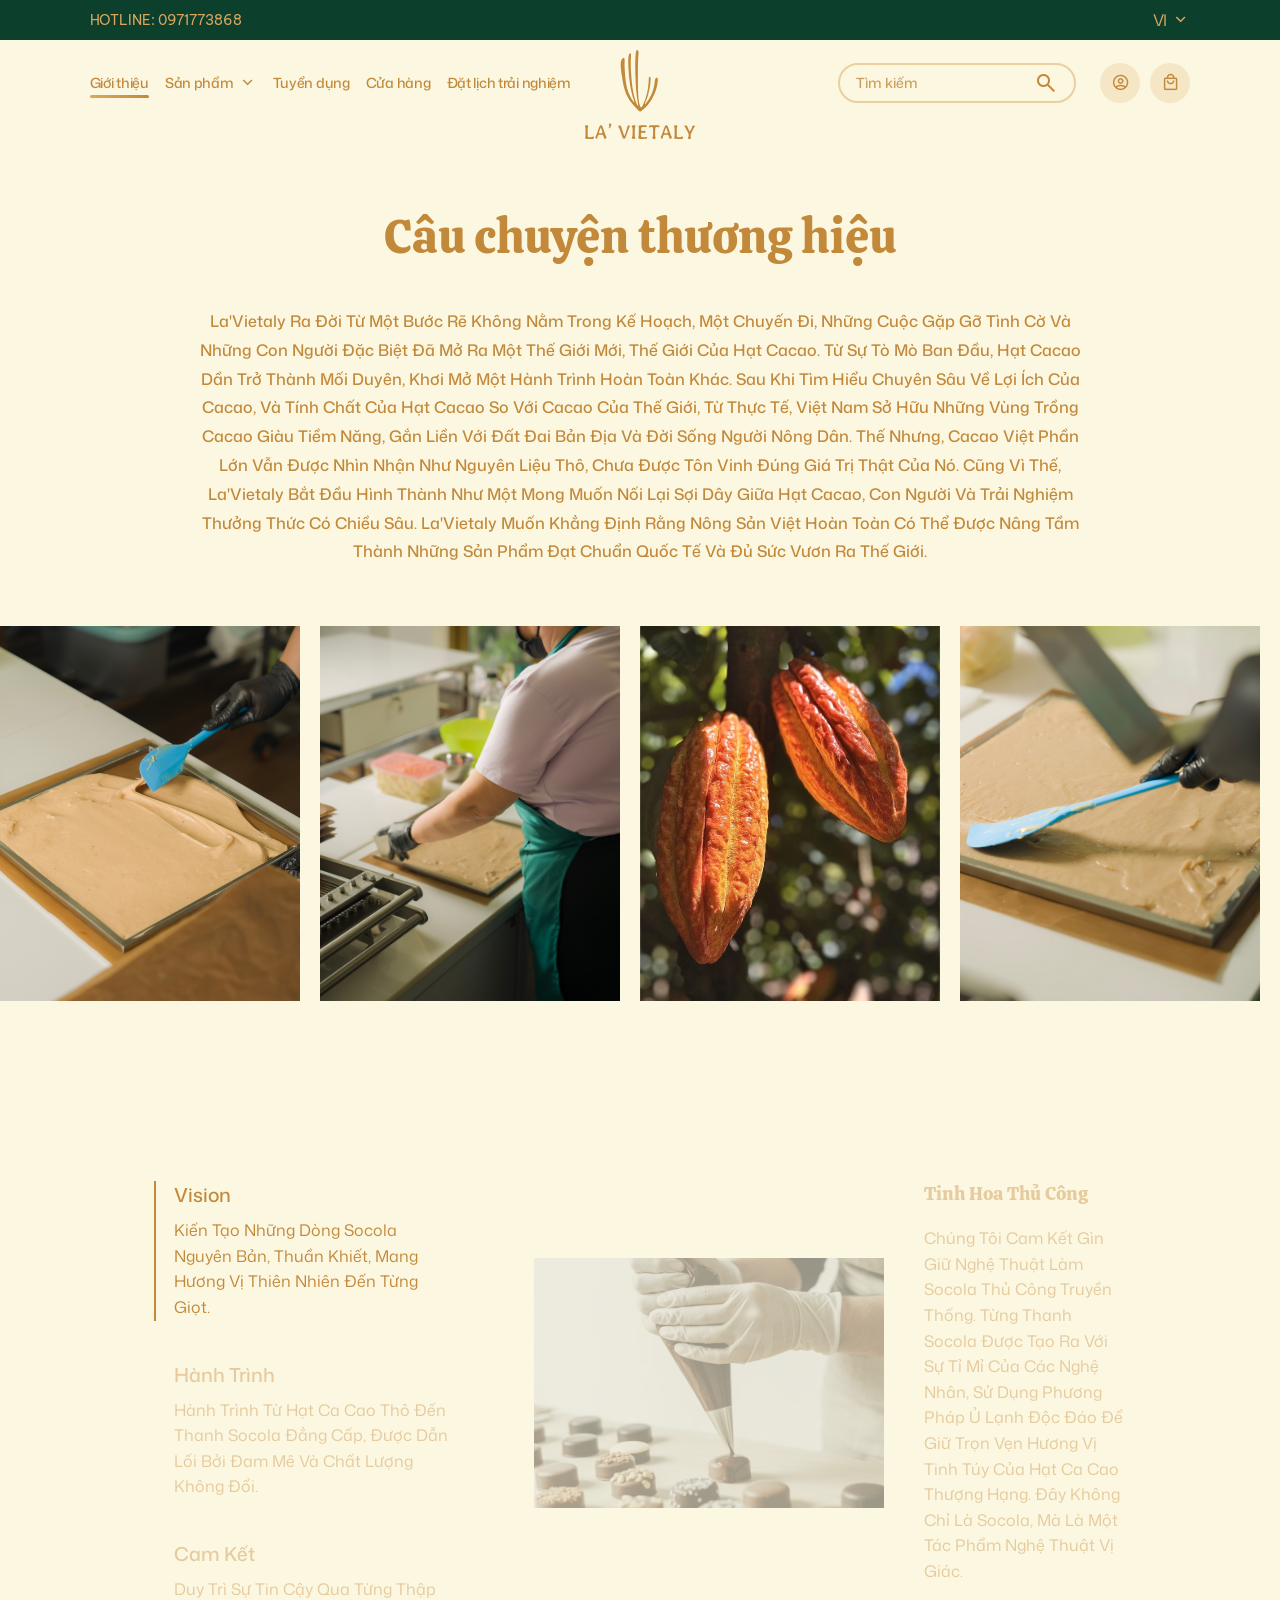
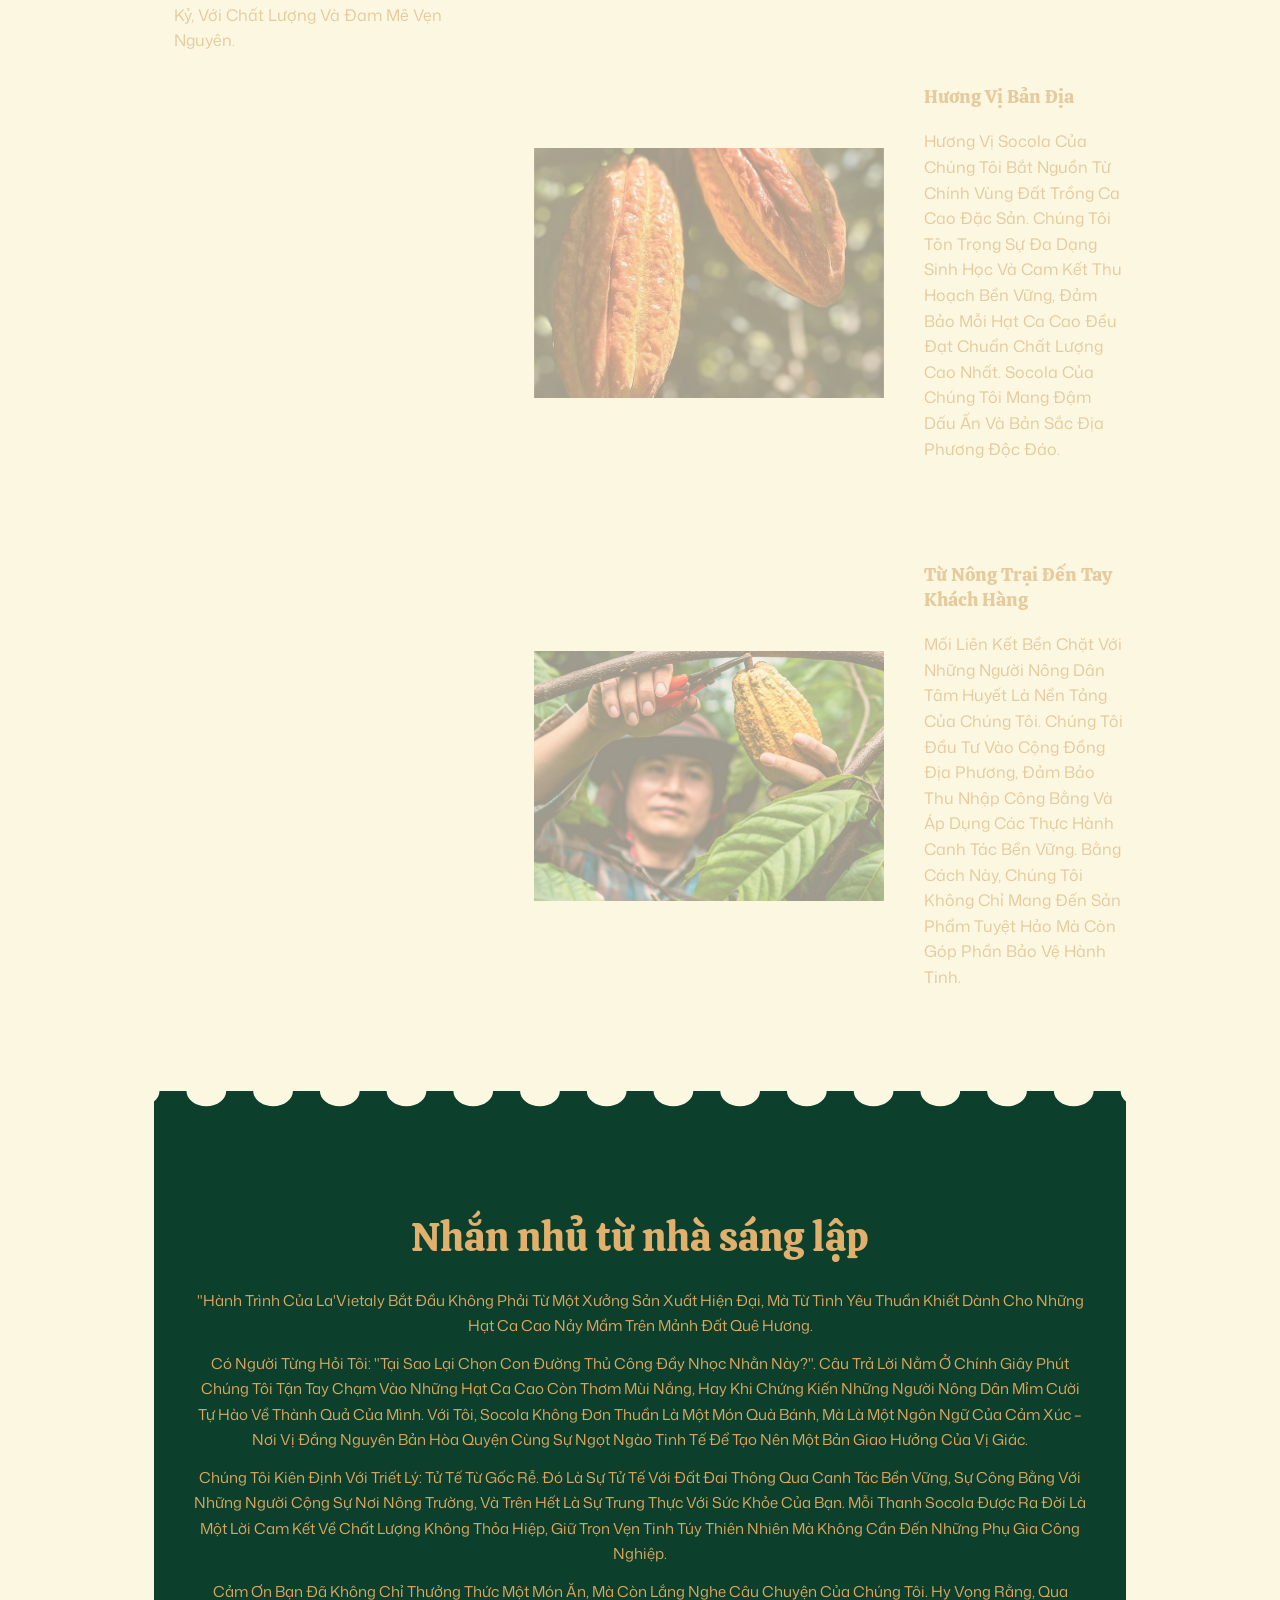
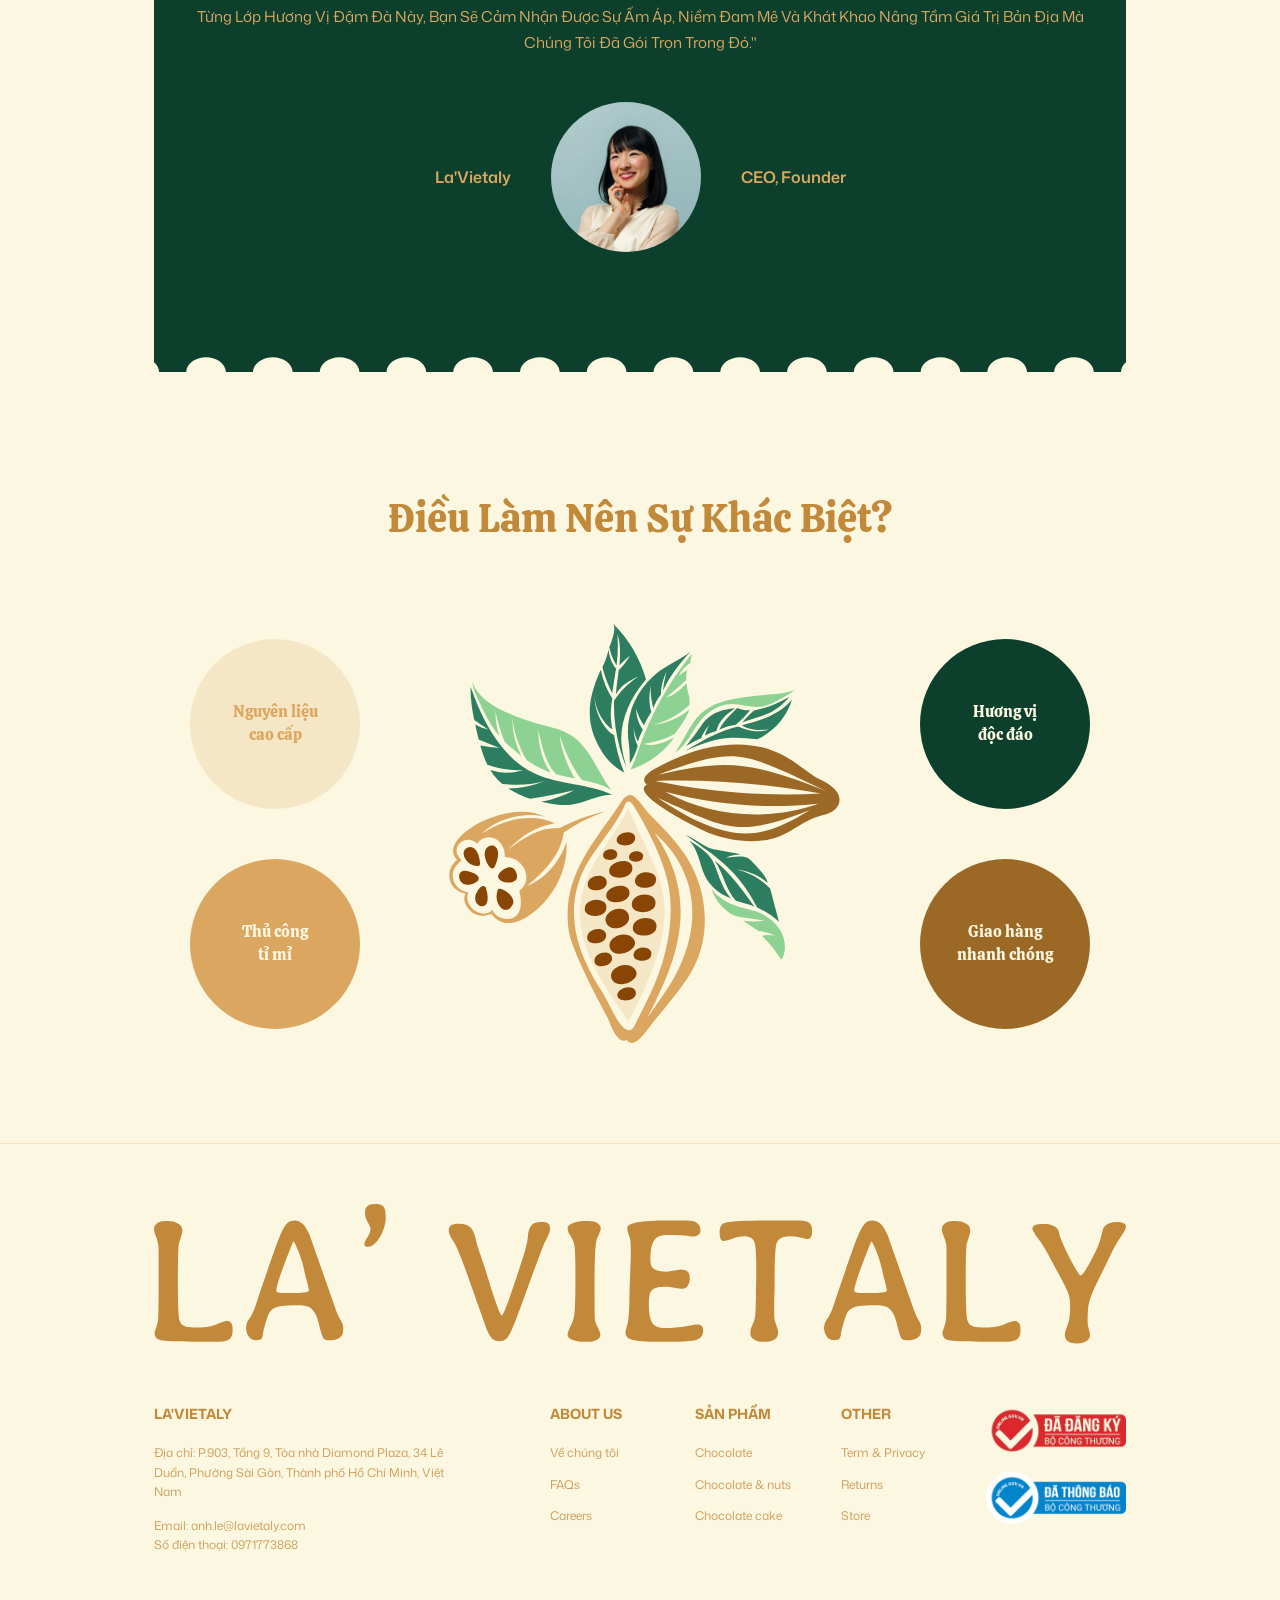
==== commit 15e6cf51: "update" ====
--- a/about.html
+++ b/about.html
@@ -133,7 +133,7 @@
                     </div>
                     <a href="recruitment.html">Tuyển dụng</a>
                     <a href="store.html">Cửa hàng</a>
-                    <a href="#">Đặt lịch trải nghiệm</a>
+                    <a href="workshop.html">Đặt lịch trải nghiệm</a>
                     <div class="magic-line"></div>
                 </nav>
 
--- a/css/about.css
+++ b/css/about.css
@@ -288,7 +288,7 @@
     flex-direction: column;
     align-items: center;
     margin: 0 auto;
-    background-image: url('../../public/images/background2.svg');
+    background-image: url('../images/background2.svg');
     background-size: cover;
     background-position: center;
     background-repeat: no-repeat;
@@ -299,7 +299,7 @@
     font-family: 'Calistoga', serif;
     font-size: clamp(32px, 4vw, 40px);
     font-weight: 400;
-    color: #E0B06A;
+    color: #E0B06C;
     margin-bottom: 25px;
     text-align: center;
 }
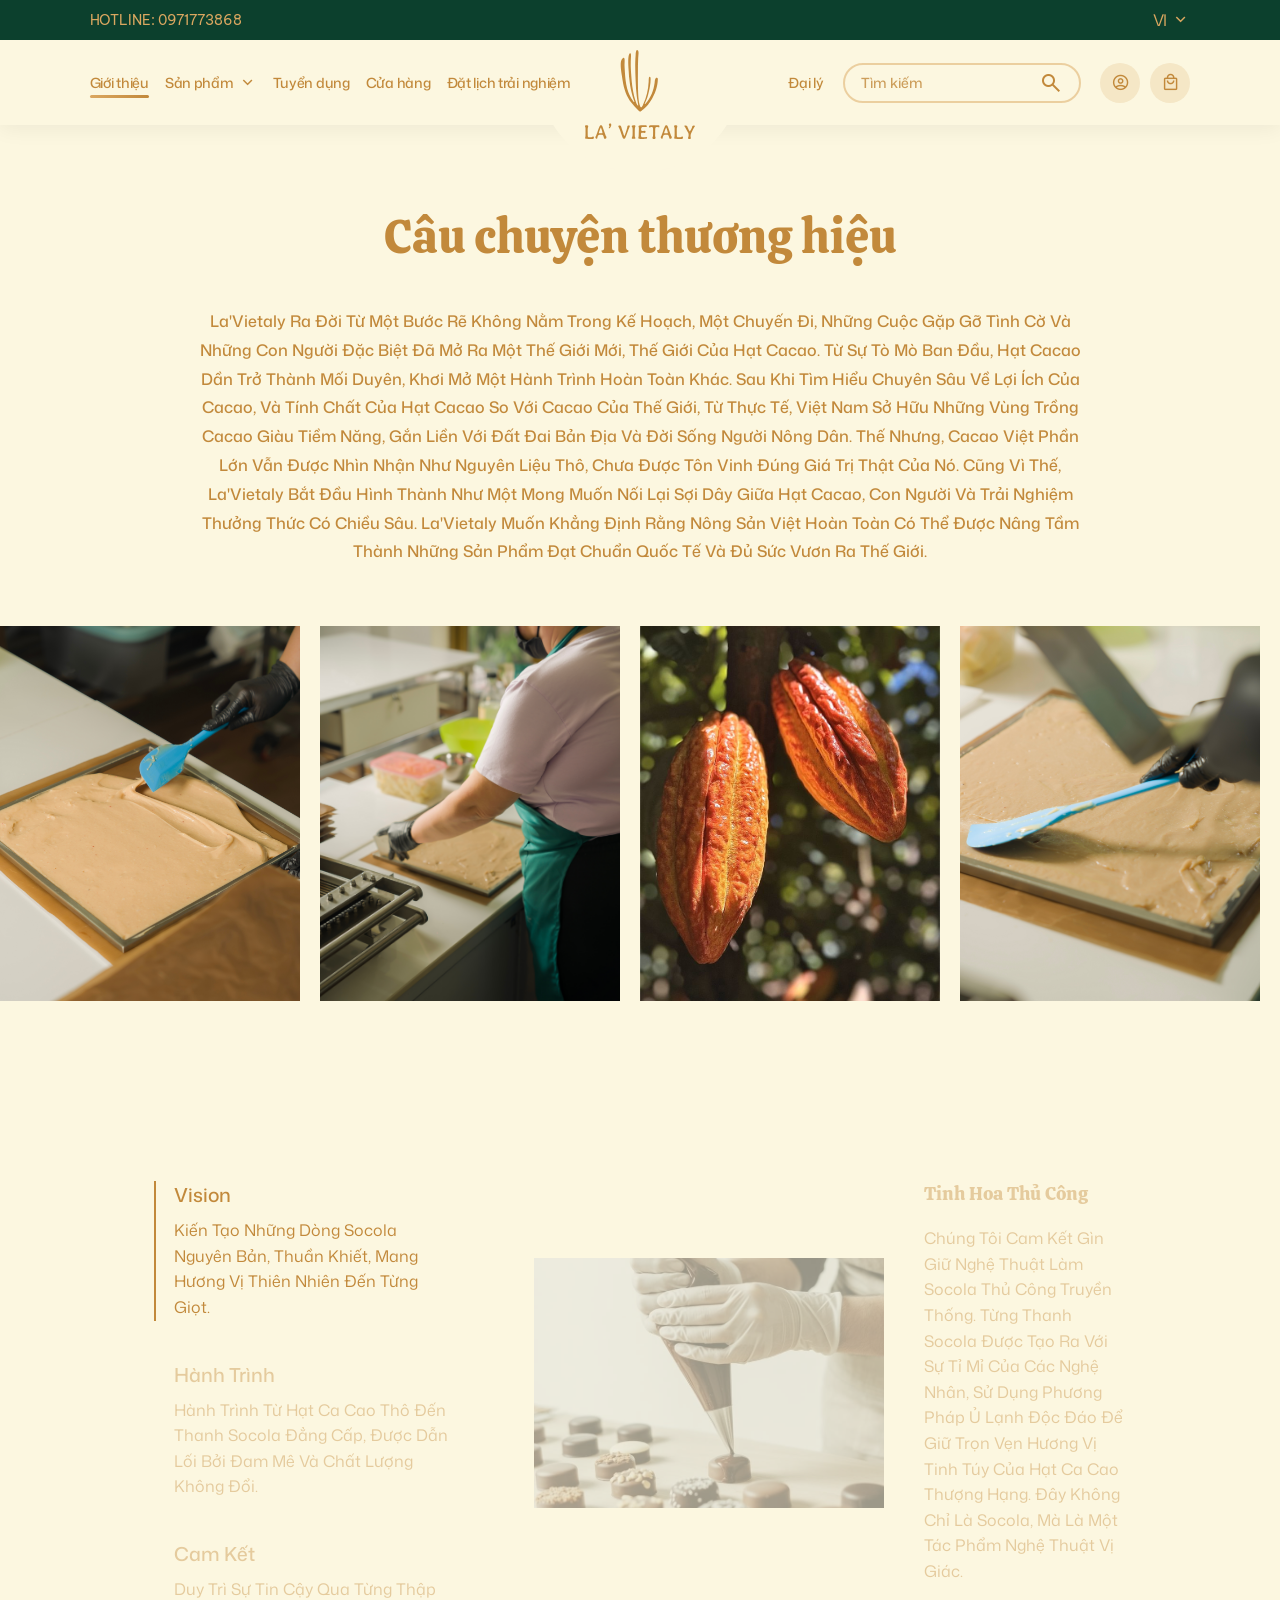
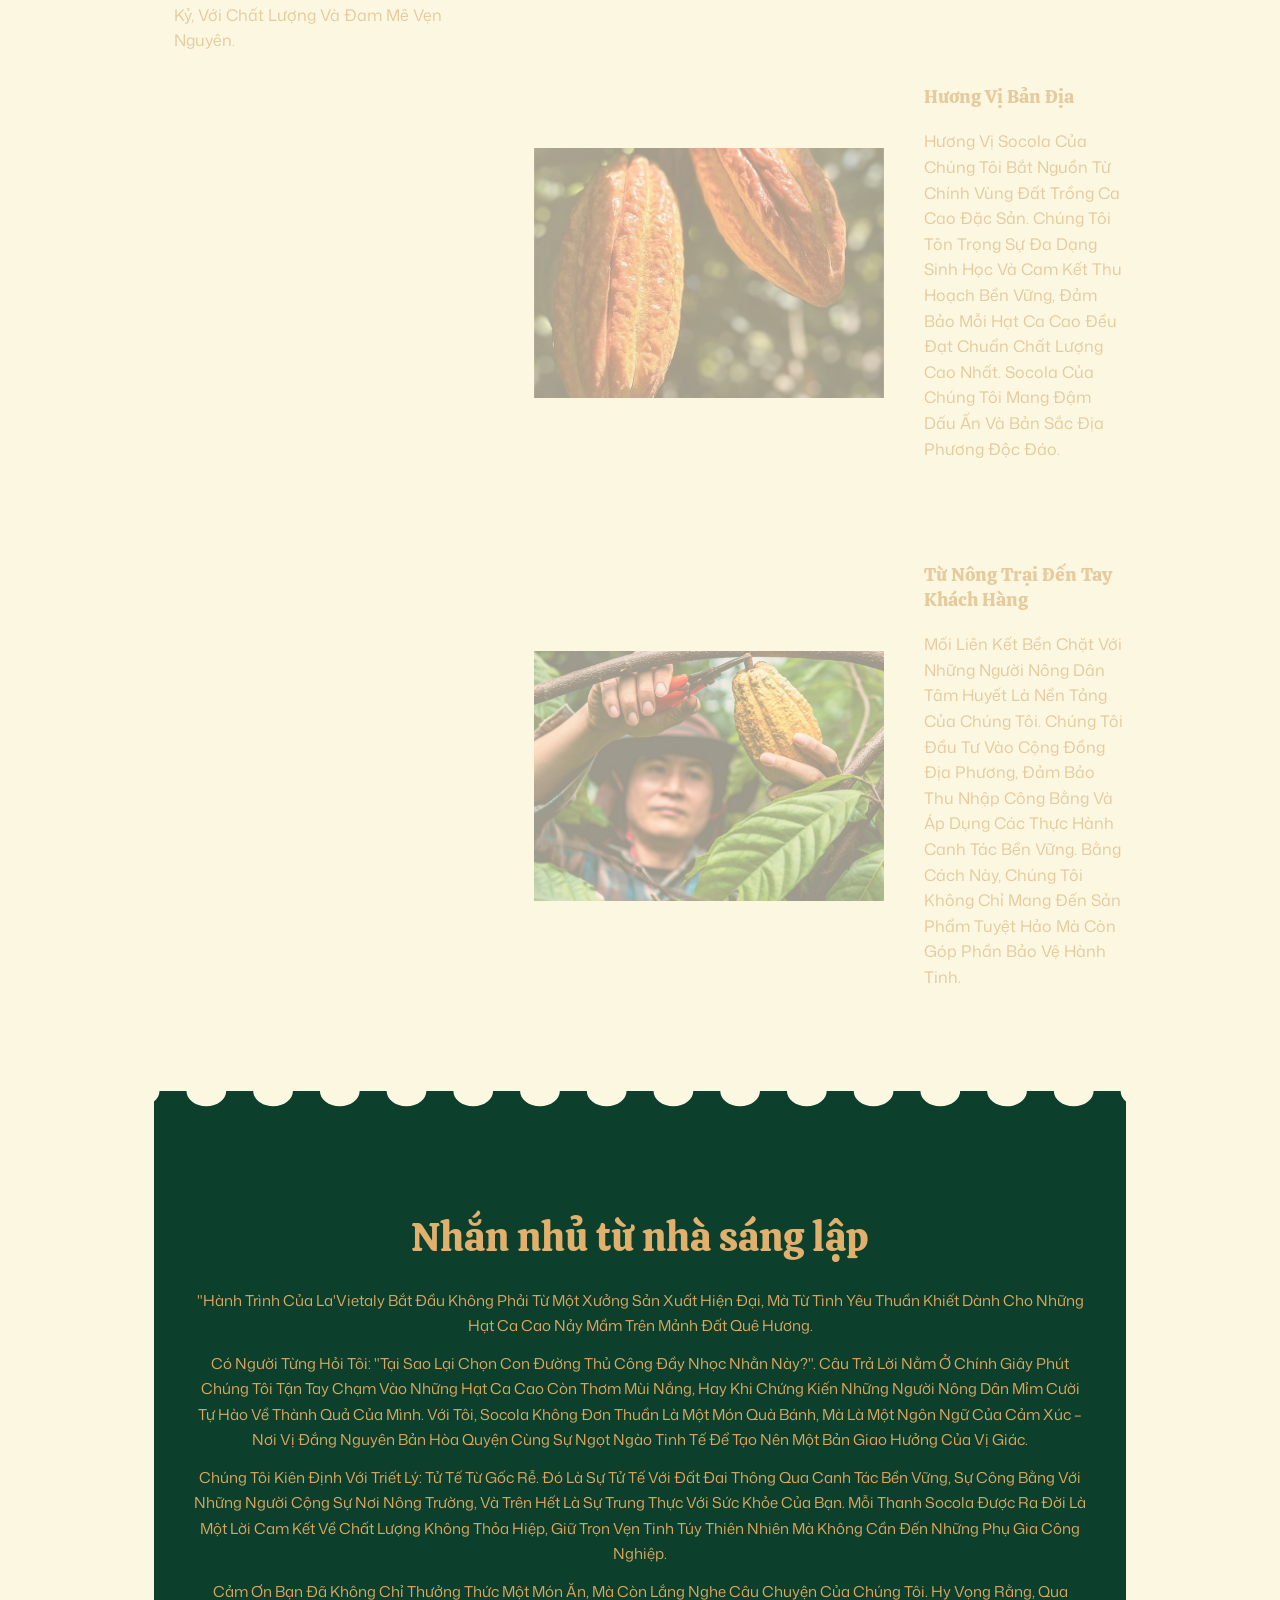
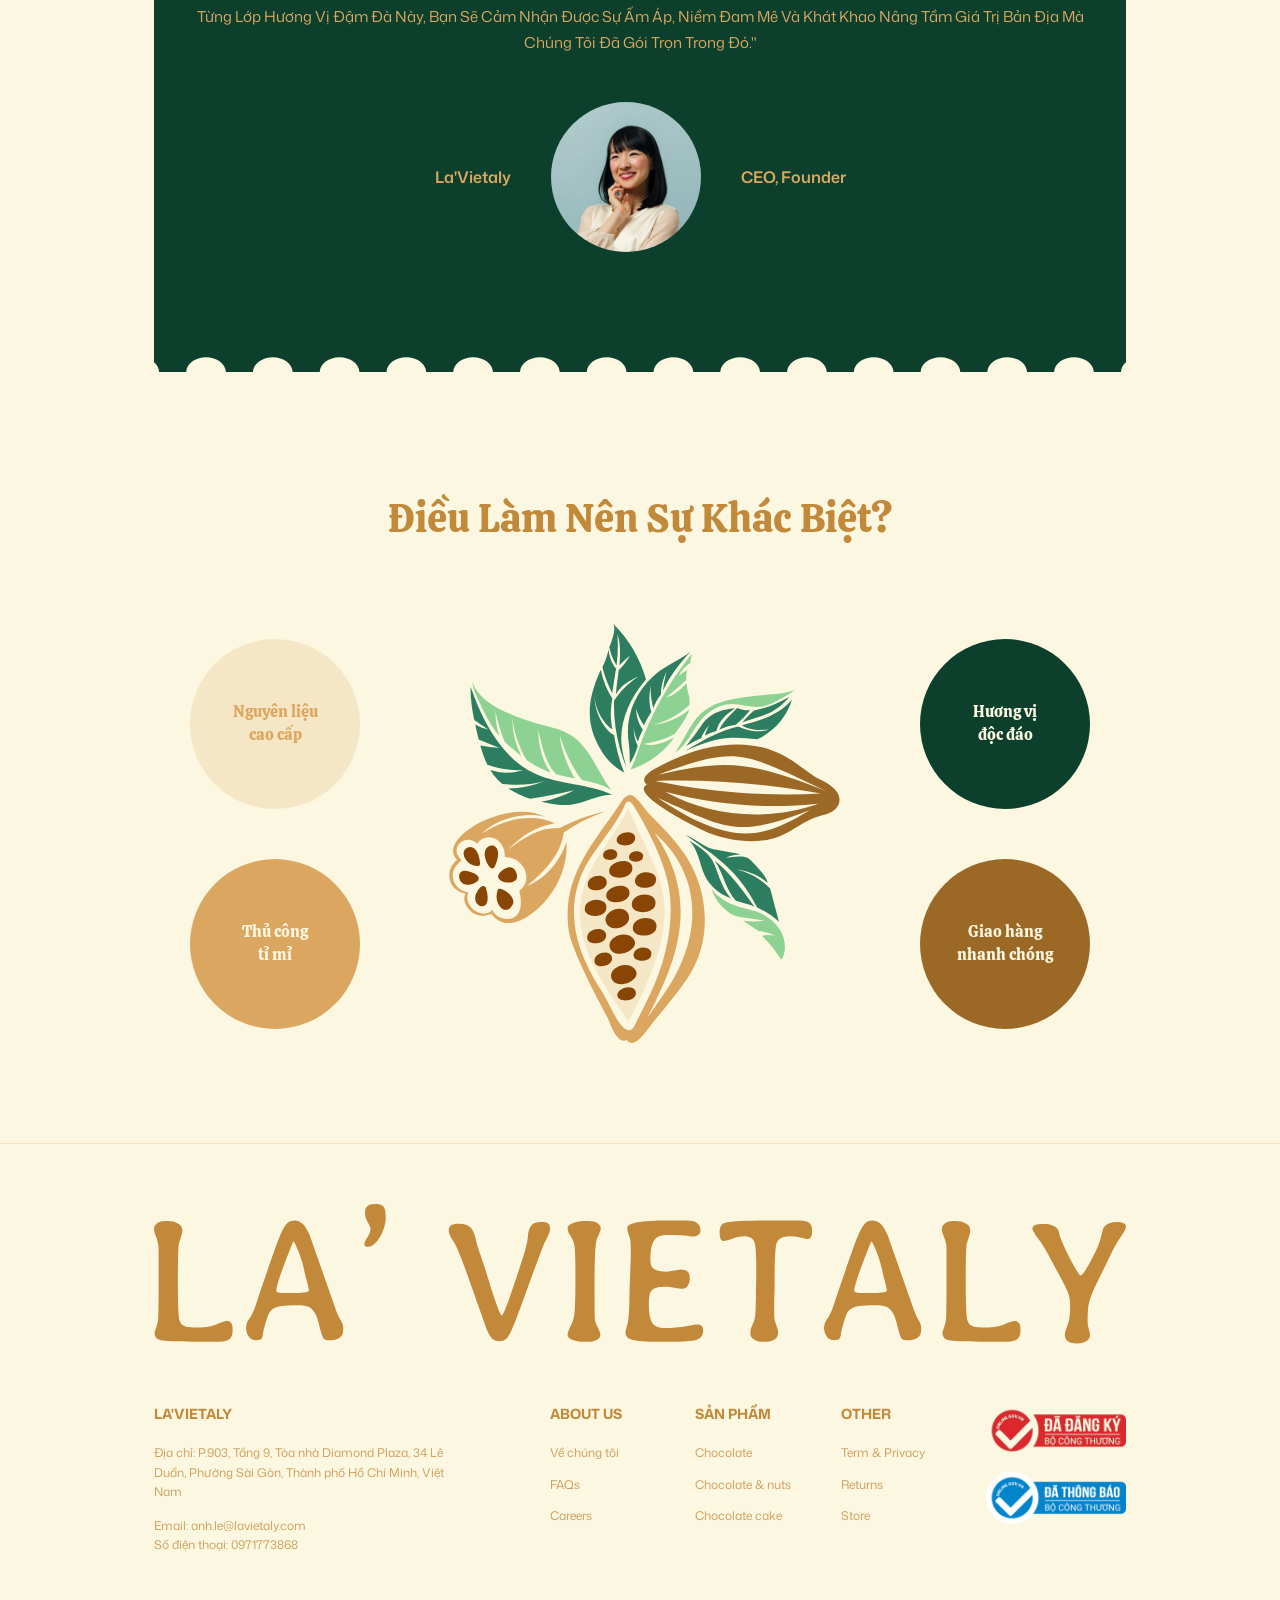
==== commit 41d25853: "update products" ====
--- a/about.html
+++ b/about.html
@@ -146,6 +146,7 @@
                 </div>
 
                 <div class="header-actions">
+                    <a href="store.html" class="agency-link">Đại lý</a>
                     <div class="search-box">
                         <input type="text" placeholder="Tìm kiếm">
                         <span class="material-symbols-outlined">search</span>
--- a/css/app.css
+++ b/css/app.css
@@ -470,11 +470,13 @@
   min-height: 100vh;
 }
 .header-wrapper {
-  position: relative;
+  position: sticky;
+  top: 0;
   width: 100%;
   display: flex;
   flex-direction: column;
-  z-index: 50;
+  z-index: 1000;
+  box-shadow: 0 4px 20px rgba(0, 0, 0, 0.06);
 }
 .custom-container {
   width: 100%;
@@ -656,16 +658,45 @@
 .header-actions {
   display: flex;
   align-items: center;
-  gap: 24px;
+  gap: clamp(12px, 1.5vw, 24px);
   position: relative;
   z-index: 30;
 }
+.agency-link {
+  font-family: var(--font-mona-sans);
+  font-weight: 500;
+  font-size: var(--fs-sm);
+  color: var(--color-header-text);
+  text-decoration: none;
+  white-space: nowrap;
+  letter-spacing: -0.02em;
+  position: relative;
+  display: flex;
+  align-items: center;
+  cursor: pointer;
+  padding: 4px 0;
+}
+.agency-link::after {
+  content: '';
+  position: absolute;
+  bottom: -6px;
+  left: 0;
+  width: 0;
+  height: 3px;
+  background: linear-gradient(90deg, #DBA760, var(--color-header-text));
+  border-radius: 3px;
+  transition: width 0.3s cubic-bezier(0.34, 1.36, 0.64, 1);
+  pointer-events: none;
+}
+.agency-link:hover::after {
+  width: 100%;
+}
 .search-box {
   display: flex;
   align-items: center;
   gap: 8px;
   width: 100%;
-  max-width: 330px;
+  max-width: 260px;
   height: 40px;
   padding: 9px 16px;
   border: 2px solid rgba(219, 167, 96, 0.5);
@@ -977,7 +1008,8 @@
   .header-actions {
     order: 1;
   }
-  .search-box {
+  .search-box,
+  .agency-link {
     display: none !important;
   }
   .nav-menu {
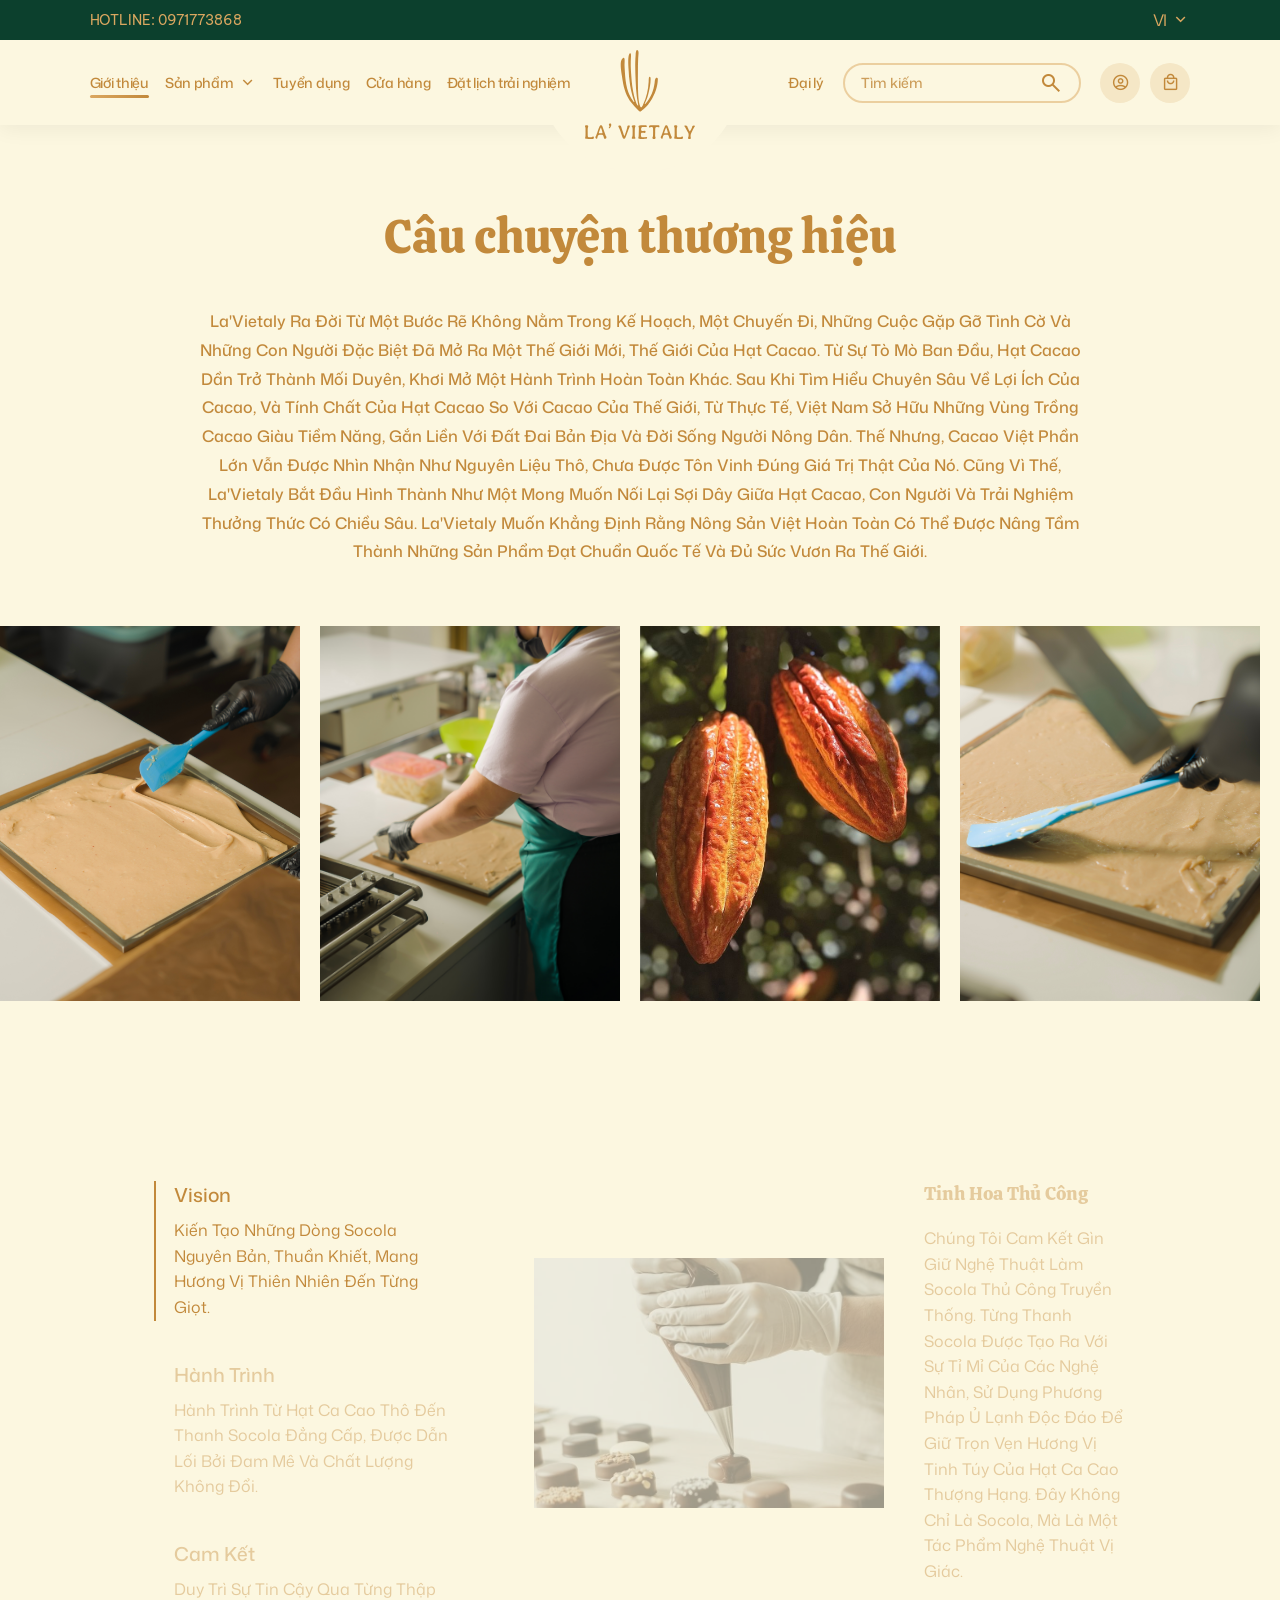
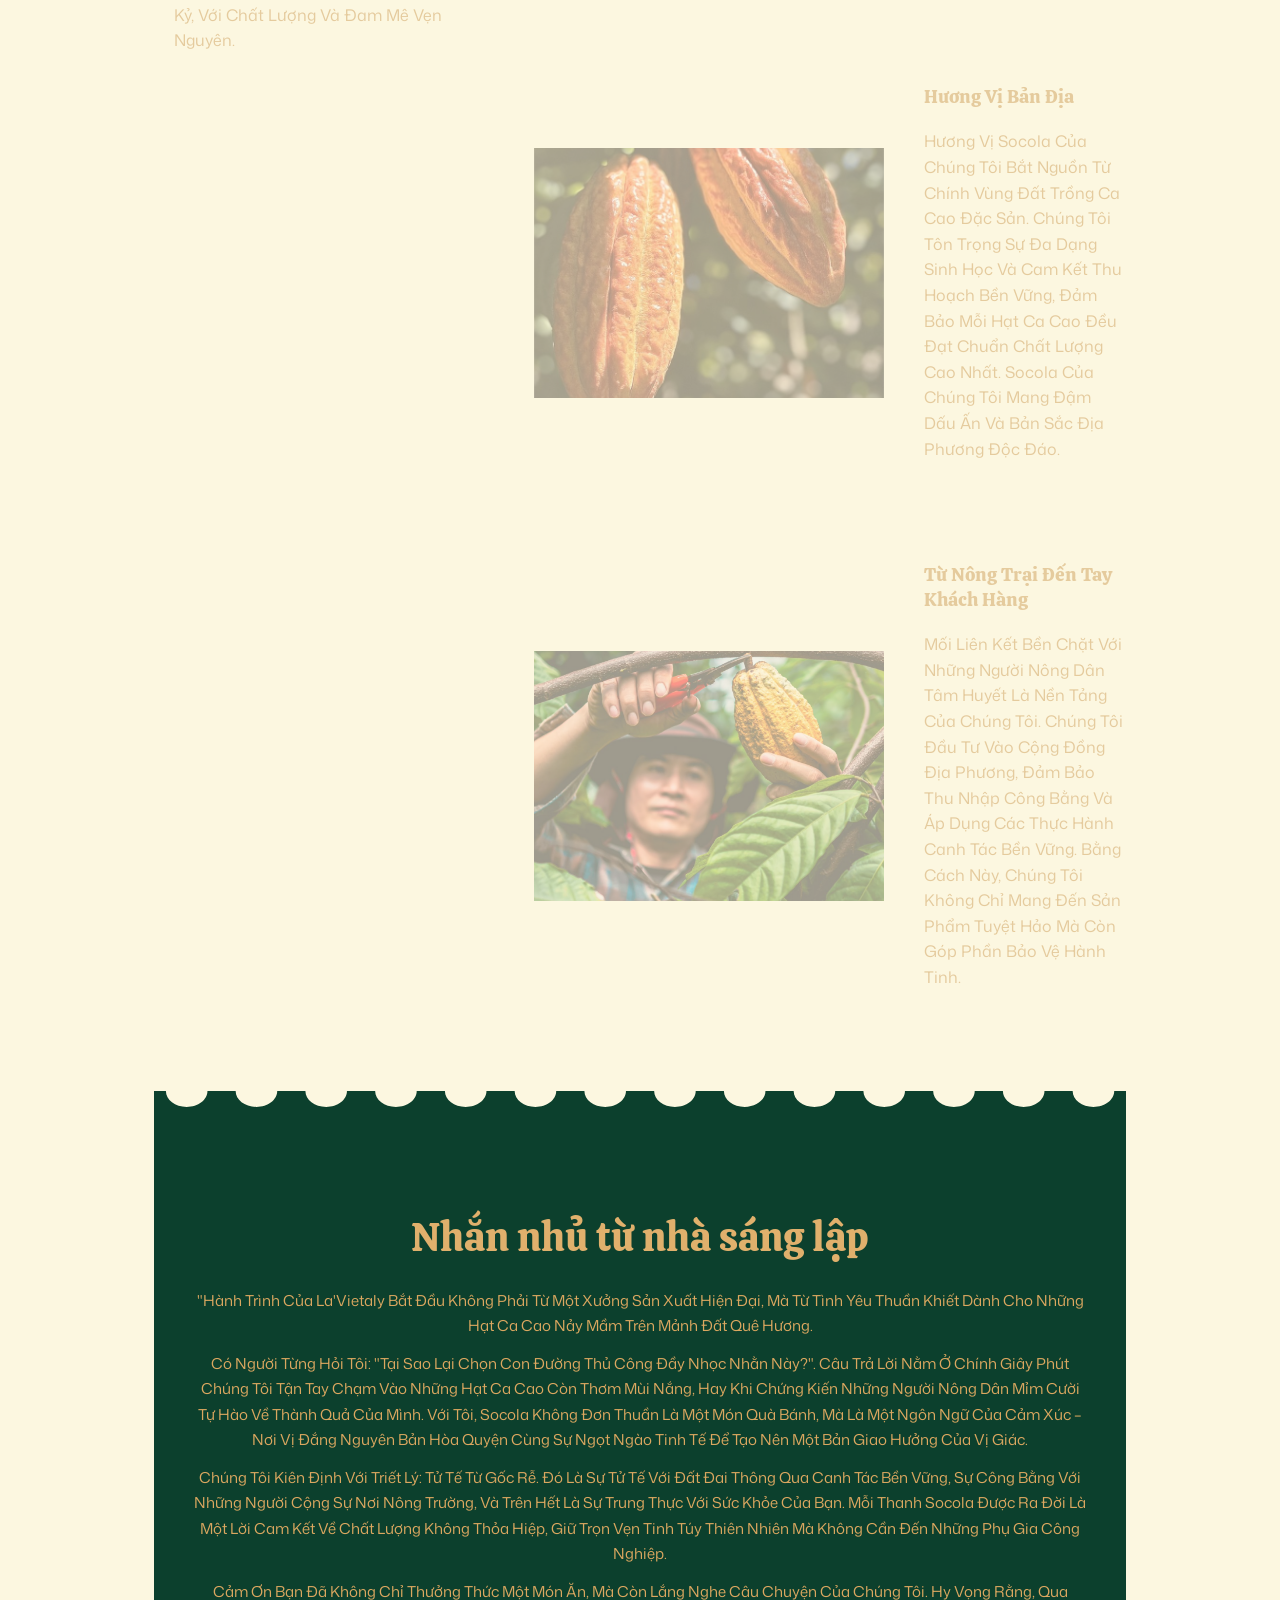
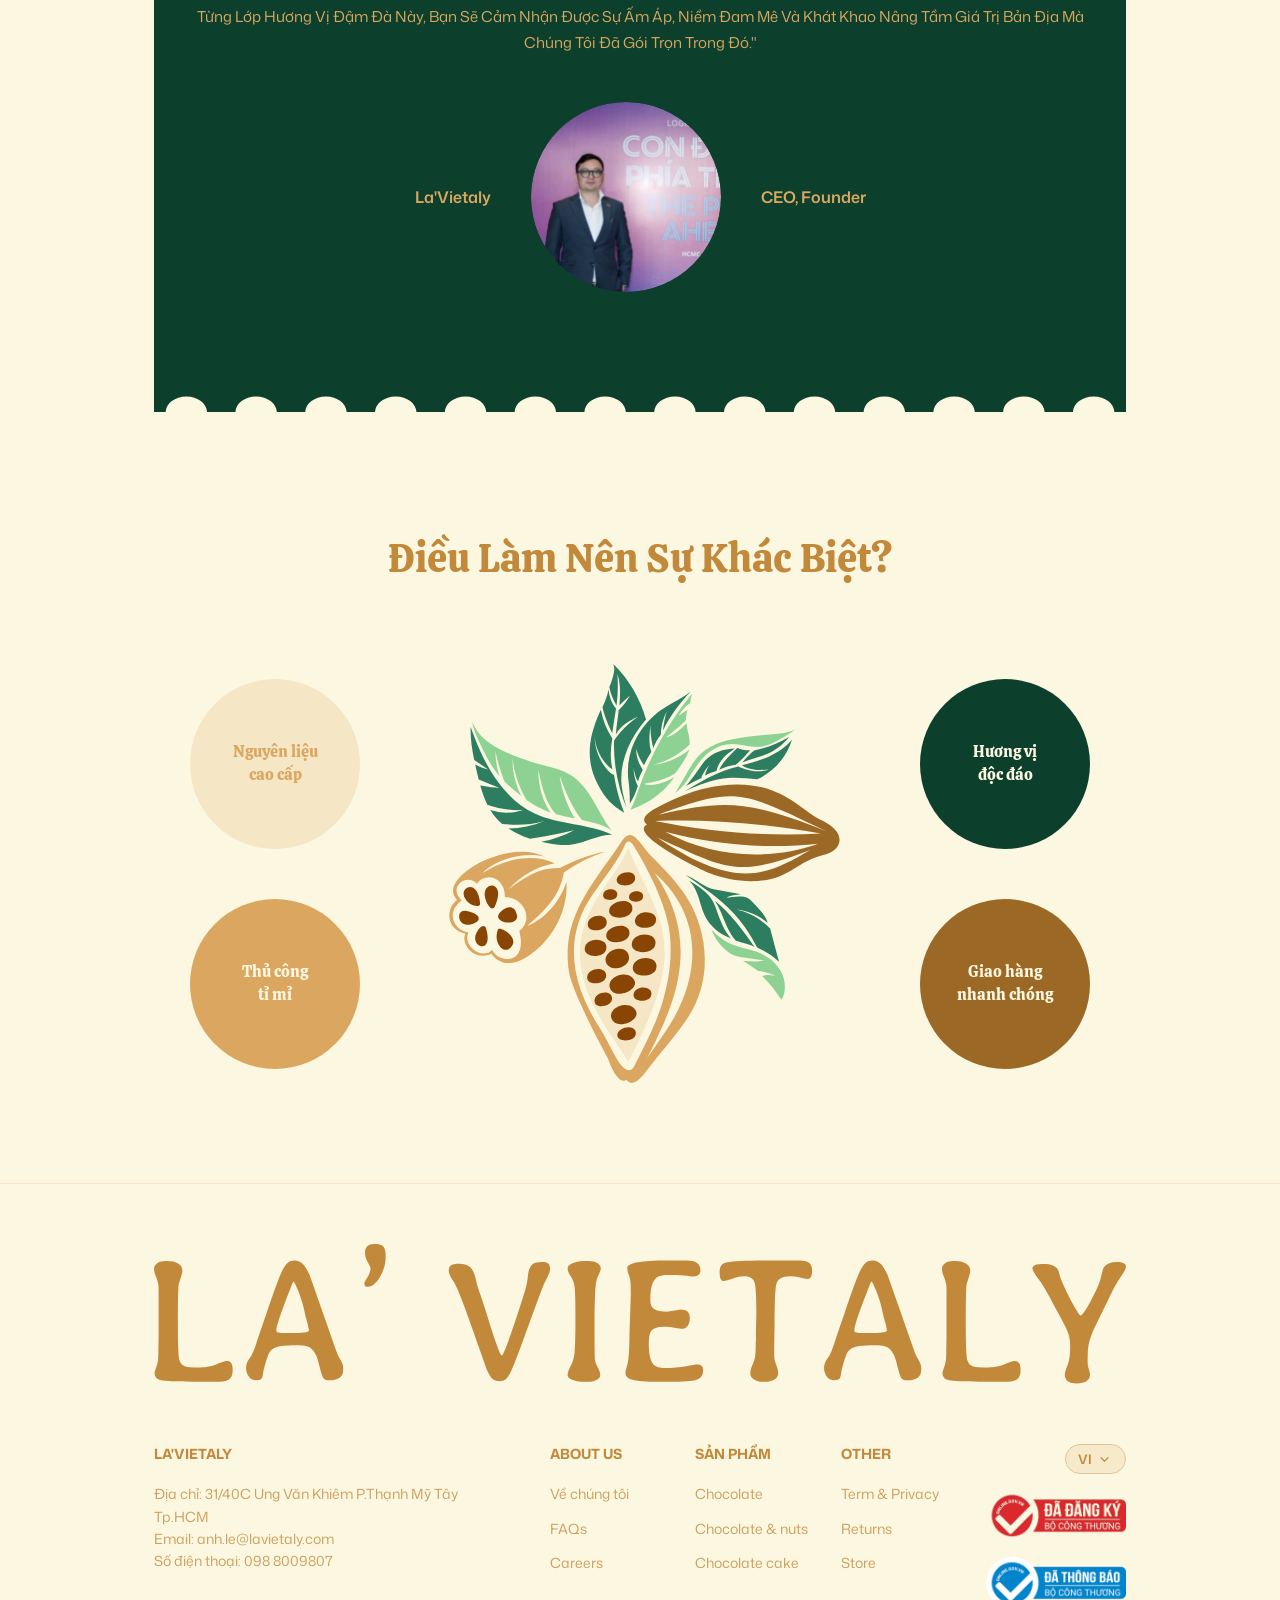
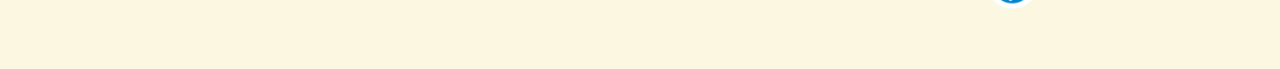
==== commit 5f2bc1de: "done" ====
--- a/about.html
+++ b/about.html
@@ -167,159 +167,188 @@
 
     <main>
         <section class="about-section">
-        <div class="custom-container about-container">
-            <h2 class="about-title">Câu chuyện thương hiệu</h2>
-            <p class="about-desc">
-                La'Vietaly Ra Đời Từ Một Bước Rẽ Không Nằm Trong Kế Hoạch, Một Chuyến Đi, Những Cuộc Gặp Gỡ Tình Cờ Và Những
-                Con Người Đặc Biệt Đã Mở Ra Một Thế Giới Mới, Thế Giới Của Hạt Cacao. Từ Sự Tò Mò Ban Đầu, Hạt Cacao Dần Trở
-                Thành Mối Duyên, Khơi Mở Một Hành Trình Hoàn Toàn Khác. Sau Khi Tìm Hiểu Chuyên Sâu Về Lợi Ích Của Cacao, Và
-                Tính Chất Của Hạt Cacao So Với Cacao Của Thế Giới, Từ Thực Tế, Việt Nam Sở Hữu Những Vùng Trồng Cacao Giàu
-                Tiềm Năng, Gắn Liền Với Đất Đai Bản Địa Và Đời Sống Người Nông Dân. Thế Nhưng, Cacao Việt Phần Lớn Vẫn Được
-                Nhìn Nhận Như Nguyên Liệu Thô, Chưa Được Tôn Vinh Đúng Giá Trị Thật Của Nó. Cũng Vì Thế, La'Vietaly Bắt Đầu
-                Hình Thành Như Một Mong Muốn Nối Lại Sợi Dây Giữa Hạt Cacao, Con Người Và Trải Nghiệm Thưởng Thức Có Chiều
-                Sâu. La'Vietaly Muốn Khẳng Định Rằng Nông Sản Việt Hoàn Toàn Có Thể Được Nâng Tầm Thành Những Sản Phẩm Đạt
-                Chuẩn Quốc Tế Và Đủ Sức Vươn Ra Thế Giới.
-            </p>
-        </div>
-
-        <div class="about-gallery-wrapper">
-            <div class="about-gallery-track">
-                <div class="about-img-wrap"><img src="images/intro1.jpg" alt="Intro 1"></div>
-                <div class="about-img-wrap"><img src="images/intro2.jpg" alt="Intro 2"></div>
-                <div class="about-img-wrap"><img src="images/intro3.png" alt="Intro 3"></div>
-                <div class="about-img-wrap"><img src="images/intro4.jpg" alt="Intro 4"></div>
-                <div class="about-img-wrap"><img src="images/weare.jpg" alt="Intro 5"></div>
-                <div class="about-img-wrap"><img src="images/footer1.jpg" alt="Intro 6"></div>
-            </div>
-            <div class="about-gallery-track">
-                <div class="about-img-wrap"><img src="images/intro1.jpg" alt="Intro 1"></div>
-                <div class="about-img-wrap"><img src="images/intro2.jpg" alt="Intro 2"></div>
-                <div class="about-img-wrap"><img src="images/intro3.png" alt="Intro 3"></div>
-                <div class="about-img-wrap"><img src="images/intro4.jpg" alt="Intro 4"></div>
-                <div class="about-img-wrap"><img src="images/weare.jpg" alt="Intro 5"></div>
-                <div class="about-img-wrap"><img src="images/footer1.jpg" alt="Intro 6"></div>
-            </div>
-        </div>
-    </section>
-
-    <section class="values-section">
-        <div class="custom-container values-container">
-            <div class="values-sidebar">
-                <div class="values-nav" id="values-nav">
-                    <div class="values-nav-item active" data-target="section-vision">
-                        <h4>Vision</h4>
-                        <p>Kiến Tạo Những Dòng Socola Nguyên Bản, Thuần Khiết, Mang Hương Vị Thiên Nhiên Đến Từng Giọt.</p>
-                    </div>
-                    <div class="values-nav-item" data-target="section-hanh-trinh">
-                        <h4>Hành Trình</h4>
-                        <p>Hành Trình Từ Hạt Ca Cao Thô Đến Thanh Socola Đẳng Cấp, Được Dẫn Lối Bởi Đam Mê Và Chất Lượng
-                            Không Đổi.</p>
-                    </div>
-                    <div class="values-nav-item" data-target="section-cam-ket">
-                        <h4>Cam Kết</h4>
-                        <p>Duy Trì Sự Tin Cậy Qua Từng Thập Kỷ, Với Chất Lượng Và Đam Mê Vẹn Nguyên.</p>
-                    </div>
-                </div>
-            </div>
-
-            <div class="values-content">
-                <div id="section-vision" class="value-content-item">
-                    <img src="images/vision.png" alt="Tinh Hoa Thủ Công" class="value-img">
-                    <div class="value-text">
-                        <h3 class="value-title">Tinh Hoa Thủ Công</h3>
-                        <p class="value-desc">Chúng Tôi Cam Kết Gìn Giữ Nghệ Thuật Làm Socola Thủ Công Truyền Thống. Từng
-                            Thanh Socola Được Tạo Ra Với Sự Tỉ Mỉ Của Các Nghệ Nhân, Sử Dụng Phương Pháp Ủ Lạnh Độc Đáo Để
-                            Giữ Trọn Vẹn Hương Vị Tinh Túy Của Hạt Ca Cao Thượng Hạng. Đây Không Chỉ Là Socola, Mà Là Một
-                            Tác Phẩm Nghệ Thuật Vị Giác.</p>
-                    </div>
-                </div>
-                <div id="section-hanh-trinh" class="value-content-item">
-                    <img src="images/journey.png" alt="Hương Vị Bản Địa" class="value-img">
-                    <div class="value-text">
-                        <h3 class="value-title">Hương Vị Bản Địa</h3>
-                        <p class="value-desc">Hương Vị Socola Của Chúng Tôi Bắt Nguồn Từ Chính Vùng Đất Trồng Ca Cao Đặc
-                            Sản. Chúng Tôi Tôn Trọng Sự Đa Dạng Sinh Học Và Cam Kết Thu Hoạch Bền Vững, Đảm Bảo Mỗi Hạt Ca
-                            Cao Đều Đạt Chuẩn Chất Lượng Cao Nhất. Socola Của Chúng Tôi Mang Đậm Dấu Ấn Và Bản Sắc Địa
-                            Phương Độc Đáo.</p>
-                    </div>
-                </div>
-                <div id="section-cam-ket" class="value-content-item">
-                    <img src="images/commit.png" alt="Từ Nông Trại Đến Tay Khách Hàng" class="value-img">
-                    <div class="value-text">
-                        <h3 class="value-title">Từ Nông Trại Đến Tay Khách Hàng</h3>
-                        <p class="value-desc">Mối Liên Kết Bền Chặt Với Những Người Nông Dân Tâm Huyết Là Nền Tảng Của Chúng
-                            Tôi. Chúng Tôi Đầu Tư Vào Cộng Đồng Địa Phương, Đảm Bảo Thu Nhập Công Bằng Và Áp Dụng Các Thực
-                            Hành Canh Tác Bền Vững. Bằng Cách Này, Chúng Tôi Không Chỉ Mang Đến Sản Phẩm Tuyệt Hảo Mà Còn
-                            Góp Phần Bảo Vệ Hành Tinh.</p>
-                    </div>
-                </div>
-            </div>
-        </div>
-    </section>
-
-    <!-- Founder Section -->
-    <section class="founder-section">
-        <div class="custom-container">
-            <div class="founder-stamp">
-                <h2 class="founder-title">Nhắn nhủ từ nhà sáng lập</h2>
-                <div class="founder-message">
-                    <p>"Hành Trình Của La'Vietaly Bắt Đầu Không Phải Từ Một Xưởng Sản Xuất Hiện Đại, Mà Từ Tình Yêu Thuần
-                        Khiết Dành Cho Những Hạt Ca Cao Nảy Mầm Trên Mảnh Đất Quê Hương.</p>
-                    <p>Có Người Từng Hỏi Tôi: "Tại Sao Lại Chọn Con Đường Thủ Công Đầy Nhọc Nhằn Này?". Câu Trả Lời Nằm Ở
-                        Chính Giây Phút Chúng Tôi Tận Tay Chạm Vào Những Hạt Ca Cao Còn Thơm Mùi Nắng, Hay Khi Chứng Kiến
-                        Những Người Nông Dân Mỉm Cười Tự Hào Về Thành Quả Của Mình. Với Tôi, Socola Không Đơn Thuần Là Một
-                        Món Quà Bánh, Mà Là Một Ngôn Ngữ Của Cảm Xúc – Nơi Vị Đắng Nguyên Bản Hòa Quyện Cùng Sự Ngọt Ngào
-                        Tinh Tế Để Tạo Nên Một Bản Giao Hưởng Của Vị Giác.</p>
-                    <p>Chúng Tôi Kiên Định Với Triết Lý: Tử Tế Từ Gốc Rễ. Đó Là Sự Tử Tế Với Đất Đai Thông Qua Canh Tác Bền
-                        Vững, Sự Công Bằng Với Những Người Cộng Sự Nơi Nông Trường, Và Trên Hết Là Sự Trung Thực Với Sức
-                        Khỏe Của Bạn. Mỗi Thanh Socola Được Ra Đời Là Một Lời Cam Kết Về Chất Lượng Không Thỏa Hiệp, Giữ
-                        Trọn Vẹn Tinh Túy Thiên Nhiên Mà Không Cần Đến Những Phụ Gia Công Nghiệp.</p>
-                    <p>Cảm Ơn Bạn Đã Không Chỉ Thưởng Thức Một Món Ăn, Mà Còn Lắng Nghe Câu Chuyện Của Chúng Tôi. Hy Vọng
-                        Rằng, Qua Từng Lớp Hương Vị Đậm Đà Này, Bạn Sẽ Cảm Nhận Được Sự Ấm Áp, Niềm Đam Mê Và Khát Khao Nâng
-                        Tầm Giá Trị Bản Địa Mà Chúng Tôi Đã Gói Trọn Trong Đó."</p>
-                </div>
-
-                <div class="founder-bottom">
-                    <span class="founder-company">La'Vietaly</span>
-                    <div class="founder-avatar">
-                        <img src="images/ceo.png" alt="CEO Founder">
-                    </div>
-                    <span class="founder-role">CEO, Founder</span>
-                </div>
-            </div>
-        </div>
-    </section>
-
-    <!-- Difference Section -->
-    <section class="difference-section">
-        <div class="custom-container difference-container">
-            <h2 class="difference-title">Điều Làm Nên Sự Khác Biệt?</h2>
-
-            <div class="difference-content">
-                <div class="diff-col left-col">
-                    <div class="diff-circle circle-1">
-                        <span>Nguyên liệu<br>cao cấp</span>
-                    </div>
-                    <div class="diff-circle circle-2">
-                        <span>Thủ công<br>tỉ mỉ</span>
-                    </div>
-                </div>
-
-                <div class="diff-col center-col">
-                    <img src="images/cacao.svg" alt="Cacao" class="cacao-img">
-                </div>
-
-                <div class="diff-col right-col">
-                    <div class="diff-circle circle-3">
-                        <span>Hương vị<br>độc đáo</span>
-                    </div>
-                    <div class="diff-circle circle-4">
-                        <span>Giao hàng<br>nhanh chóng</span>
-                    </div>
-                </div>
-            </div>
-        </div>
-    </section>
+            <div class="custom-container about-container">
+                <h2 class="about-title">Câu chuyện thương hiệu</h2>
+                <p class="about-desc">
+                    La'Vietaly Ra Đời Từ Một Bước Rẽ Không Nằm Trong Kế Hoạch, Một Chuyến Đi, Những Cuộc Gặp Gỡ Tình Cờ
+                    Và Những
+                    Con Người Đặc Biệt Đã Mở Ra Một Thế Giới Mới, Thế Giới Của Hạt Cacao. Từ Sự Tò Mò Ban Đầu, Hạt Cacao
+                    Dần Trở
+                    Thành Mối Duyên, Khơi Mở Một Hành Trình Hoàn Toàn Khác. Sau Khi Tìm Hiểu Chuyên Sâu Về Lợi Ích Của
+                    Cacao, Và
+                    Tính Chất Của Hạt Cacao So Với Cacao Của Thế Giới, Từ Thực Tế, Việt Nam Sở Hữu Những Vùng Trồng
+                    Cacao Giàu
+                    Tiềm Năng, Gắn Liền Với Đất Đai Bản Địa Và Đời Sống Người Nông Dân. Thế Nhưng, Cacao Việt Phần Lớn
+                    Vẫn Được
+                    Nhìn Nhận Như Nguyên Liệu Thô, Chưa Được Tôn Vinh Đúng Giá Trị Thật Của Nó. Cũng Vì Thế, La'Vietaly
+                    Bắt Đầu
+                    Hình Thành Như Một Mong Muốn Nối Lại Sợi Dây Giữa Hạt Cacao, Con Người Và Trải Nghiệm Thưởng Thức Có
+                    Chiều
+                    Sâu. La'Vietaly Muốn Khẳng Định Rằng Nông Sản Việt Hoàn Toàn Có Thể Được Nâng Tầm Thành Những Sản
+                    Phẩm Đạt
+                    Chuẩn Quốc Tế Và Đủ Sức Vươn Ra Thế Giới.
+                </p>
+            </div>
+
+            <div class="about-gallery-wrapper">
+                <div class="about-gallery-track">
+                    <div class="about-img-wrap"><img src="images/intro1.jpg" alt="Intro 1"></div>
+                    <div class="about-img-wrap"><img src="images/intro2.jpg" alt="Intro 2"></div>
+                    <div class="about-img-wrap"><img src="images/intro3.png" alt="Intro 3"></div>
+                    <div class="about-img-wrap"><img src="images/intro4.jpg" alt="Intro 4"></div>
+                    <div class="about-img-wrap"><img src="images/weare.jpg" alt="Intro 5"></div>
+                    <div class="about-img-wrap"><img src="images/footer1.jpg" alt="Intro 6"></div>
+                </div>
+                <div class="about-gallery-track">
+                    <div class="about-img-wrap"><img src="images/intro1.jpg" alt="Intro 1"></div>
+                    <div class="about-img-wrap"><img src="images/intro2.jpg" alt="Intro 2"></div>
+                    <div class="about-img-wrap"><img src="images/intro3.png" alt="Intro 3"></div>
+                    <div class="about-img-wrap"><img src="images/intro4.jpg" alt="Intro 4"></div>
+                    <div class="about-img-wrap"><img src="images/weare.jpg" alt="Intro 5"></div>
+                    <div class="about-img-wrap"><img src="images/footer1.jpg" alt="Intro 6"></div>
+                </div>
+            </div>
+        </section>
+
+        <section class="values-section">
+            <div class="custom-container values-container">
+                <div class="values-sidebar">
+                    <div class="values-nav" id="values-nav">
+                        <div class="values-nav-item active" data-target="section-vision">
+                            <h4>Vision</h4>
+                            <p>Kiến Tạo Những Dòng Socola Nguyên Bản, Thuần Khiết, Mang Hương Vị Thiên Nhiên Đến Từng
+                                Giọt.</p>
+                        </div>
+                        <div class="values-nav-item" data-target="section-hanh-trinh">
+                            <h4>Hành Trình</h4>
+                            <p>Hành Trình Từ Hạt Ca Cao Thô Đến Thanh Socola Đẳng Cấp, Được Dẫn Lối Bởi Đam Mê Và Chất
+                                Lượng
+                                Không Đổi.</p>
+                        </div>
+                        <div class="values-nav-item" data-target="section-cam-ket">
+                            <h4>Cam Kết</h4>
+                            <p>Duy Trì Sự Tin Cậy Qua Từng Thập Kỷ, Với Chất Lượng Và Đam Mê Vẹn Nguyên.</p>
+                        </div>
+                    </div>
+                </div>
+
+                <div class="values-content">
+                    <div id="section-vision" class="value-content-item">
+                        <img src="images/vision.png" alt="Tinh Hoa Thủ Công" class="value-img">
+                        <div class="value-text">
+                            <h3 class="value-title">Tinh Hoa Thủ Công</h3>
+                            <p class="value-desc">Chúng Tôi Cam Kết Gìn Giữ Nghệ Thuật Làm Socola Thủ Công Truyền Thống.
+                                Từng
+                                Thanh Socola Được Tạo Ra Với Sự Tỉ Mỉ Của Các Nghệ Nhân, Sử Dụng Phương Pháp Ủ Lạnh Độc
+                                Đáo Để
+                                Giữ Trọn Vẹn Hương Vị Tinh Túy Của Hạt Ca Cao Thượng Hạng. Đây Không Chỉ Là Socola, Mà
+                                Là Một
+                                Tác Phẩm Nghệ Thuật Vị Giác.</p>
+                        </div>
+                    </div>
+                    <div id="section-hanh-trinh" class="value-content-item">
+                        <img src="images/journey.png" alt="Hương Vị Bản Địa" class="value-img">
+                        <div class="value-text">
+                            <h3 class="value-title">Hương Vị Bản Địa</h3>
+                            <p class="value-desc">Hương Vị Socola Của Chúng Tôi Bắt Nguồn Từ Chính Vùng Đất Trồng Ca Cao
+                                Đặc
+                                Sản. Chúng Tôi Tôn Trọng Sự Đa Dạng Sinh Học Và Cam Kết Thu Hoạch Bền Vững, Đảm Bảo Mỗi
+                                Hạt Ca
+                                Cao Đều Đạt Chuẩn Chất Lượng Cao Nhất. Socola Của Chúng Tôi Mang Đậm Dấu Ấn Và Bản Sắc
+                                Địa
+                                Phương Độc Đáo.</p>
+                        </div>
+                    </div>
+                    <div id="section-cam-ket" class="value-content-item">
+                        <img src="images/commit.png" alt="Từ Nông Trại Đến Tay Khách Hàng" class="value-img">
+                        <div class="value-text">
+                            <h3 class="value-title">Từ Nông Trại Đến Tay Khách Hàng</h3>
+                            <p class="value-desc">Mối Liên Kết Bền Chặt Với Những Người Nông Dân Tâm Huyết Là Nền Tảng
+                                Của Chúng
+                                Tôi. Chúng Tôi Đầu Tư Vào Cộng Đồng Địa Phương, Đảm Bảo Thu Nhập Công Bằng Và Áp Dụng
+                                Các Thực
+                                Hành Canh Tác Bền Vững. Bằng Cách Này, Chúng Tôi Không Chỉ Mang Đến Sản Phẩm Tuyệt Hảo
+                                Mà Còn
+                                Góp Phần Bảo Vệ Hành Tinh.</p>
+                        </div>
+                    </div>
+                </div>
+            </div>
+        </section>
+
+        <!-- Founder Section -->
+        <section class="founder-section">
+            <div class="custom-container">
+                <div class="founder-stamp">
+                    <h2 class="founder-title">Nhắn nhủ từ nhà sáng lập</h2>
+                    <div class="founder-message">
+                        <p>"Hành Trình Của La'Vietaly Bắt Đầu Không Phải Từ Một Xưởng Sản Xuất Hiện Đại, Mà Từ Tình Yêu
+                            Thuần
+                            Khiết Dành Cho Những Hạt Ca Cao Nảy Mầm Trên Mảnh Đất Quê Hương.</p>
+                        <p>Có Người Từng Hỏi Tôi: "Tại Sao Lại Chọn Con Đường Thủ Công Đầy Nhọc Nhằn Này?". Câu Trả Lời
+                            Nằm Ở
+                            Chính Giây Phút Chúng Tôi Tận Tay Chạm Vào Những Hạt Ca Cao Còn Thơm Mùi Nắng, Hay Khi Chứng
+                            Kiến
+                            Những Người Nông Dân Mỉm Cười Tự Hào Về Thành Quả Của Mình. Với Tôi, Socola Không Đơn Thuần
+                            Là Một
+                            Món Quà Bánh, Mà Là Một Ngôn Ngữ Của Cảm Xúc – Nơi Vị Đắng Nguyên Bản Hòa Quyện Cùng Sự Ngọt
+                            Ngào
+                            Tinh Tế Để Tạo Nên Một Bản Giao Hưởng Của Vị Giác.</p>
+                        <p>Chúng Tôi Kiên Định Với Triết Lý: Tử Tế Từ Gốc Rễ. Đó Là Sự Tử Tế Với Đất Đai Thông Qua Canh
+                            Tác Bền
+                            Vững, Sự Công Bằng Với Những Người Cộng Sự Nơi Nông Trường, Và Trên Hết Là Sự Trung Thực Với
+                            Sức
+                            Khỏe Của Bạn. Mỗi Thanh Socola Được Ra Đời Là Một Lời Cam Kết Về Chất Lượng Không Thỏa Hiệp,
+                            Giữ
+                            Trọn Vẹn Tinh Túy Thiên Nhiên Mà Không Cần Đến Những Phụ Gia Công Nghiệp.</p>
+                        <p>Cảm Ơn Bạn Đã Không Chỉ Thưởng Thức Một Món Ăn, Mà Còn Lắng Nghe Câu Chuyện Của Chúng Tôi. Hy
+                            Vọng
+                            Rằng, Qua Từng Lớp Hương Vị Đậm Đà Này, Bạn Sẽ Cảm Nhận Được Sự Ấm Áp, Niềm Đam Mê Và Khát
+                            Khao Nâng
+                            Tầm Giá Trị Bản Địa Mà Chúng Tôi Đã Gói Trọn Trong Đó."</p>
+                    </div>
+
+                    <div class="founder-bottom">
+                        <span class="founder-company">La'Vietaly</span>
+                        <div class="founder-avatar">
+                            <img src="images/ceo.svg" alt="CEO Founder">
+                        </div>
+                        <span class="founder-role">CEO, Founder</span>
+                    </div>
+                </div>
+            </div>
+        </section>
+
+        <!-- Difference Section -->
+        <section class="difference-section">
+            <div class="custom-container difference-container">
+                <h2 class="difference-title">Điều Làm Nên Sự Khác Biệt?</h2>
+
+                <div class="difference-content">
+                    <div class="diff-col left-col">
+                        <div class="diff-circle circle-1">
+                            <span>Nguyên liệu<br>cao cấp</span>
+                        </div>
+                        <div class="diff-circle circle-2">
+                            <span>Thủ công<br>tỉ mỉ</span>
+                        </div>
+                    </div>
+
+                    <div class="diff-col center-col">
+                        <img src="images/cacao.svg" alt="Cacao" class="cacao-img">
+                    </div>
+
+                    <div class="diff-col right-col">
+                        <div class="diff-circle circle-3">
+                            <span>Hương vị<br>độc đáo</span>
+                        </div>
+                        <div class="diff-circle circle-4">
+                            <span>Giao hàng<br>nhanh chóng</span>
+                        </div>
+                    </div>
+                </div>
+            </div>
+        </section>
 
 
 
@@ -331,9 +360,11 @@
             <div class="footer-grid">
                 <div class="footer-col footer-col-brand">
                     <h3>LA'VIETALY</h3>
-                    <p>Địa chỉ: P.903, Tầng 9, Tòa nhà Diamond Plaza, 34 Lê Duẩn, Phường Sài Gòn, Thành phố Hồ Chí Minh,
-                        Việt Nam</p>
-                    <p>Email: anh.le@lavietaly.com<br>Số điện thoại: 0971773868</p>
+                    <p class="footer-contact-info">
+                        Địa chỉ: 31/40C Ung Văn Khiêm P.Thạnh Mỹ Tây Tp.HCM<br>
+                        Email: anh.le@lavietaly.com<br>
+                        Số điện thoại: 098 8009807
+                    </p>
                 </div>
                 <div class="footer-col">
                     <h3>ABOUT US</h3>
@@ -360,6 +391,16 @@
                     </ul>
                 </div>
                 <div class="footer-col footer-col-badges">
+                    <div class="footer-lang-selector" id="footer-lang-selector">
+                        <button type="button" class="footer-lang-btn">
+                            <span class="footer-current-lang">VI</span>
+                            <span class="material-symbols-outlined">keyboard_arrow_down</span>
+                        </button>
+                        <div class="footer-lang-dropdown">
+                            <div class="footer-lang-option" data-value="vi">VI</div>
+                            <div class="footer-lang-option" data-value="en">EN</div>
+                        </div>
+                    </div>
                     <img src="images/register.svg" alt="Đã đăng ký Bộ Công Thương" class="bct-logo">
                     <img src="images/noti.svg" alt="Đã thông báo Bộ Công Thương" class="bct-logo">
                 </div>
@@ -370,4 +411,4 @@
     <script type="module" src="js/about.js"></script>
 </body>
 
-</html>
+</html>
--- a/css/app.css
+++ b/css/app.css
@@ -1,6 +1,8 @@
 /*! tailwindcss v4.3.3 | MIT License | https://tailwindcss.com */
 @layer properties;
-:root, :host {
+
+:root,
+:host {
   --color-blue-300: oklch(80.9% 0.105 251.813);
   --color-blue-700: oklch(48.8% 0.243 264.376);
   --color-blue-800: oklch(42.4% 0.199 265.638);
@@ -29,421 +31,550 @@
   --default-transition-duration: 150ms;
   --default-transition-timing-function: cubic-bezier(0.4, 0, 0.2, 1);
 }
+
 .fixed {
   position: fixed;
 }
+
 .relative {
   position: relative;
 }
+
 .static {
   position: static;
 }
+
 .top-0 {
   top: 0px;
 }
+
 .right-0 {
   right: 0px;
 }
+
 .container {
   width: 100%;
-  @media (width >= 40rem) {
+
+  @media (width >=40rem) {
     max-width: 40rem;
   }
-  @media (width >= 48rem) {
+
+  @media (width >=48rem) {
     max-width: 48rem;
   }
-  @media (width >= 64rem) {
+
+  @media (width >=64rem) {
     max-width: 64rem;
   }
-  @media (width >= 80rem) {
+
+  @media (width >=80rem) {
     max-width: 80rem;
   }
-  @media (width >= 96rem) {
+
+  @media (width >=96rem) {
     max-width: 96rem;
   }
 }
+
 .mx-auto {
   margin-inline: auto;
 }
+
 .-mt-px {
   margin-top: -1px;
 }
+
 .mt-2 {
   margin-top: calc(var(--spacing) * 2);
 }
+
 .mt-4 {
   margin-top: calc(var(--spacing) * 4);
 }
+
 .mt-8 {
   margin-top: calc(var(--spacing) * 8);
 }
+
 .mr-2 {
   margin-right: calc(var(--spacing) * 2);
 }
+
 .-ml-px {
   margin-left: -1px;
 }
+
 .ml-1 {
   margin-left: var(--spacing);
 }
+
 .ml-2 {
   margin-left: calc(var(--spacing) * 2);
 }
+
 .ml-4 {
   margin-left: calc(var(--spacing) * 4);
 }
+
 .ml-12 {
   margin-left: calc(var(--spacing) * 12);
 }
+
 .flex {
   display: flex;
 }
+
 .grid {
   display: grid;
 }
+
 .hidden {
   display: none;
 }
+
 .inline-flex {
   display: inline-flex;
 }
+
 .table {
   display: table;
 }
+
 .h-5 {
   height: calc(var(--spacing) * 5);
 }
+
 .h-8 {
   height: calc(var(--spacing) * 8);
 }
+
 .h-16 {
   height: calc(var(--spacing) * 16);
 }
+
 .min-h-screen {
   min-height: 100vh;
 }
+
 .w-5 {
   width: calc(var(--spacing) * 5);
 }
+
 .w-8 {
   width: calc(var(--spacing) * 8);
 }
+
 .w-auto {
   width: auto;
 }
+
 .max-w-6xl {
   max-width: var(--container-6xl);
 }
+
 .max-w-xl {
   max-width: var(--container-xl);
 }
+
 .transform {
-  transform: var(--tw-rotate-x,) var(--tw-rotate-y,) var(--tw-rotate-z,) var(--tw-skew-x,) var(--tw-skew-y,);
-}
+  transform: var(--tw-rotate-x, ) var(--tw-rotate-y, ) var(--tw-rotate-z, ) var(--tw-skew-x, ) var(--tw-skew-y, );
+}
+
 .cursor-default {
   cursor: default;
 }
+
 .cursor-not-allowed {
   cursor: not-allowed;
 }
+
 .resize {
   resize: both;
 }
+
 .grid-cols-1 {
   grid-template-columns: repeat(1, minmax(0, 1fr));
 }
+
 .items-center {
   align-items: center;
 }
+
 .justify-between {
   justify-content: space-between;
 }
+
 .justify-center {
   justify-content: center;
 }
+
 .justify-items-center {
   justify-items: center;
 }
+
 .gap-2 {
   gap: calc(var(--spacing) * 2);
 }
+
 .overflow-hidden {
   overflow: hidden;
 }
+
 .rounded-md {
   border-radius: var(--radius-md);
 }
+
 .rounded-l-md {
   border-top-left-radius: var(--radius-md);
   border-bottom-left-radius: var(--radius-md);
 }
+
 .rounded-r-md {
   border-top-right-radius: var(--radius-md);
   border-bottom-right-radius: var(--radius-md);
 }
+
 .border {
   border-style: var(--tw-border-style);
   border-width: 1px;
 }
+
 .border-t {
   border-top-style: var(--tw-border-style);
   border-top-width: 1px;
 }
+
 .border-r {
   border-right-style: var(--tw-border-style);
   border-right-width: 1px;
 }
+
 .border-gray-200 {
   border-color: var(--color-gray-200);
 }
+
 .border-gray-300 {
   border-color: var(--color-gray-300);
 }
+
 .border-gray-400 {
   border-color: var(--color-gray-400);
 }
+
 .bg-gray-100 {
   background-color: var(--color-gray-100);
 }
+
 .bg-gray-200 {
   background-color: var(--color-gray-200);
 }
+
 .bg-white {
   background-color: var(--color-white);
 }
+
 .p-6 {
   padding: calc(var(--spacing) * 6);
 }
+
 .px-2 {
   padding-inline: calc(var(--spacing) * 2);
 }
+
 .px-4 {
   padding-inline: calc(var(--spacing) * 4);
 }
+
 .px-6 {
   padding-inline: calc(var(--spacing) * 6);
 }
+
 .py-2 {
   padding-block: calc(var(--spacing) * 2);
 }
+
 .py-4 {
   padding-block: calc(var(--spacing) * 4);
 }
+
 .pt-8 {
   padding-top: calc(var(--spacing) * 8);
 }
+
 .text-center {
   text-align: center;
 }
+
 .text-left {
   text-align: left;
 }
+
 .text-lg {
   font-size: var(--text-lg);
   line-height: var(--tw-leading, var(--text-lg--line-height));
 }
+
 .text-sm {
   font-size: var(--text-sm);
   line-height: var(--tw-leading, var(--text-sm--line-height));
 }
+
 .leading-5 {
   --tw-leading: calc(var(--spacing) * 5);
   line-height: calc(var(--spacing) * 5);
 }
+
 .leading-7 {
   --tw-leading: calc(var(--spacing) * 7);
   line-height: calc(var(--spacing) * 7);
 }
+
 .font-medium {
   --tw-font-weight: var(--font-weight-medium);
   font-weight: var(--font-weight-medium);
 }
+
 .font-semibold {
   --tw-font-weight: var(--font-weight-semibold);
   font-weight: var(--font-weight-semibold);
 }
+
 .tracking-wider {
   --tw-tracking: var(--tracking-wider);
   letter-spacing: var(--tracking-wider);
 }
+
 .text-gray-200 {
   color: var(--color-gray-200);
 }
+
 .text-gray-300 {
   color: var(--color-gray-300);
 }
+
 .text-gray-400 {
   color: var(--color-gray-400);
 }
+
 .text-gray-500 {
   color: var(--color-gray-500);
 }
+
 .text-gray-600 {
   color: var(--color-gray-600);
 }
+
 .text-gray-700 {
   color: var(--color-gray-700);
 }
+
 .text-gray-800 {
   color: var(--color-gray-800);
 }
+
 .text-gray-900 {
   color: var(--color-gray-900);
 }
+
 .uppercase {
   text-transform: uppercase;
 }
+
 .underline {
   text-decoration-line: underline;
 }
+
 .antialiased {
   -webkit-font-smoothing: antialiased;
   -moz-osx-font-smoothing: grayscale;
 }
+
 .shadow {
   --tw-shadow: 0 1px 3px 0 var(--tw-shadow-color, rgb(0 0 0 / 0.1)), 0 1px 2px -1px var(--tw-shadow-color, rgb(0 0 0 / 0.1));
   box-shadow: var(--tw-inset-shadow), var(--tw-inset-ring-shadow), var(--tw-ring-offset-shadow), var(--tw-ring-shadow), var(--tw-shadow);
 }
+
 .shadow-sm {
   --tw-shadow: 0 1px 3px 0 var(--tw-shadow-color, rgb(0 0 0 / 0.1)), 0 1px 2px -1px var(--tw-shadow-color, rgb(0 0 0 / 0.1));
   box-shadow: var(--tw-inset-shadow), var(--tw-inset-ring-shadow), var(--tw-ring-offset-shadow), var(--tw-ring-shadow), var(--tw-shadow);
 }
+
 .ring-gray-300 {
   --tw-ring-color: var(--color-gray-300);
 }
+
 .transition {
   transition-property: color, background-color, border-color, outline-color, text-decoration-color, fill, stroke, --tw-gradient-from, --tw-gradient-via, --tw-gradient-to, opacity, box-shadow, transform, translate, scale, rotate, filter, -webkit-backdrop-filter, backdrop-filter, display, content-visibility, overlay, pointer-events;
   transition-timing-function: var(--tw-ease, var(--default-transition-timing-function));
   transition-duration: var(--tw-duration, var(--default-transition-duration));
 }
+
 .duration-150 {
   --tw-duration: 150ms;
   transition-duration: 150ms;
 }
+
 .ease-in-out {
   --tw-ease: var(--ease-in-out);
   transition-timing-function: var(--ease-in-out);
 }
+
 @media (hover: hover) {
   .hover\:bg-gray-100:hover {
     background-color: var(--color-gray-100);
   }
+
   .hover\:text-gray-400:hover {
     color: var(--color-gray-400);
   }
+
   .hover\:text-gray-700:hover {
     color: var(--color-gray-700);
   }
 }
+
 .focus\:border-blue-300:focus {
   border-color: var(--color-blue-300);
 }
+
 .focus\:ring:focus {
-  --tw-ring-shadow: var(--tw-ring-inset,) 0 0 0 calc(1px + var(--tw-ring-offset-width)) var(--tw-ring-color, currentcolor);
+  --tw-ring-shadow: var(--tw-ring-inset, ) 0 0 0 calc(1px + var(--tw-ring-offset-width)) var(--tw-ring-color, currentcolor);
   box-shadow: var(--tw-inset-shadow), var(--tw-inset-ring-shadow), var(--tw-ring-offset-shadow), var(--tw-ring-shadow), var(--tw-shadow);
 }
+
 .focus\:outline-none:focus {
   --tw-outline-style: none;
   outline-style: none;
 }
+
 .active\:bg-gray-100:active {
   background-color: var(--color-gray-100);
 }
+
 .active\:text-gray-500:active {
   color: var(--color-gray-500);
 }
+
 .active\:text-gray-700:active {
   color: var(--color-gray-700);
 }
+
 .active\:text-gray-800:active {
   color: var(--color-gray-800);
 }
-@media (width >= 40rem) {
+
+@media (width >=40rem) {
   .sm\:flex {
     display: flex;
   }
+
   .sm\:hidden {
     display: none;
   }
+
   .sm\:flex-1 {
     flex: 1;
   }
+
   .sm\:items-center {
     align-items: center;
   }
+
   .sm\:justify-between {
     justify-content: space-between;
   }
+
   .sm\:justify-start {
     justify-content: flex-start;
   }
+
   .sm\:gap-2 {
     gap: calc(var(--spacing) * 2);
   }
+
   .sm\:px-6 {
     padding-inline: calc(var(--spacing) * 6);
   }
+
   .sm\:pt-0 {
     padding-top: 0px;
   }
 }
-@media (width >= 64rem) {
+
+@media (width >=64rem) {
   .lg\:px-8 {
     padding-inline: calc(var(--spacing) * 8);
   }
 }
+
 .rtl\:flex-row-reverse:where(:dir(rtl), [dir="rtl"], [dir="rtl"] *) {
   flex-direction: row-reverse;
 }
+
 @media (prefers-color-scheme: dark) {
   .dark\:border-gray-600 {
     border-color: var(--color-gray-600);
   }
+
   .dark\:bg-gray-700 {
     background-color: var(--color-gray-700);
   }
+
   .dark\:bg-gray-800 {
     background-color: var(--color-gray-800);
   }
+
   .dark\:bg-gray-900 {
     background-color: var(--color-gray-900);
   }
+
   .dark\:text-gray-200 {
     color: var(--color-gray-200);
   }
+
   .dark\:text-gray-300 {
     color: var(--color-gray-300);
   }
+
   .dark\:text-gray-400 {
     color: var(--color-gray-400);
   }
+
   .dark\:text-gray-600 {
     color: var(--color-gray-600);
   }
+
   @media (hover: hover) {
     .dark\:hover\:bg-gray-900:hover {
       background-color: var(--color-gray-900);
     }
+
     .dark\:hover\:text-gray-200:hover {
       color: var(--color-gray-200);
     }
+
     .dark\:hover\:text-gray-300:hover {
       color: var(--color-gray-300);
     }
   }
+
   .dark\:focus\:border-blue-700:focus {
     border-color: var(--color-blue-700);
   }
+
   .dark\:focus\:border-blue-800:focus {
     border-color: var(--color-blue-800);
   }
+
   .dark\:active\:bg-gray-700:active {
     background-color: var(--color-gray-700);
   }
+
   .dark\:active\:text-gray-300:active {
     color: var(--color-gray-300);
   }
 }
+
 :root {
   --color-topbar-bg: #0C402D;
   --color-topbar-text: #DBA760;
@@ -460,15 +591,18 @@
   --fs-2xl: clamp(32px, 3vw, 48px);
   --fs-3xl: clamp(48px, 5vw, 80px);
 }
+
 * {
   margin: 0;
   padding: 0;
   box-sizing: border-box;
 }
+
 body {
   background-color: #f3f4f6;
   min-height: 100vh;
 }
+
 .header-wrapper {
   position: sticky;
   top: 0;
@@ -478,22 +612,26 @@
   z-index: 1000;
   box-shadow: 0 4px 20px rgba(0, 0, 0, 0.06);
 }
+
 .custom-container {
   width: 100%;
   padding: 0 clamp(40px, 12vw, 240px);
   position: relative;
 }
+
 .top-bar {
   width: 100%;
   height: 40px;
   background: var(--color-topbar-bg);
 }
+
 .top-bar .custom-container {
   height: 100%;
   display: flex;
   align-items: center;
   justify-content: space-between;
 }
+
 .top-bar .hotline {
   font-family: var(--font-be-vietnam);
   font-weight: 400;
@@ -502,6 +640,7 @@
   text-transform: uppercase;
   letter-spacing: -0.1px;
 }
+
 .top-bar .language-selector {
   display: flex;
   align-items: center;
@@ -509,6 +648,7 @@
   cursor: pointer;
   position: relative;
 }
+
 .top-bar .language-selector .lang-text {
   font-family: var(--font-mona-sans);
   font-weight: 400;
@@ -516,14 +656,17 @@
   color: var(--color-topbar-text);
   letter-spacing: -0.1px;
 }
+
 .top-bar .language-selector .material-symbols-outlined {
   color: var(--color-topbar-text);
   font-size: var(--fs-lg);
   transition: transform 0.3s ease;
 }
+
 .top-bar .language-selector.active .material-symbols-outlined {
   transform: rotate(180deg);
 }
+
 .lang-dropdown {
   position: absolute;
   top: 100%;
@@ -539,11 +682,13 @@
   transition: all 0.3s ease;
   z-index: 100;
 }
+
 .language-selector.active .lang-dropdown {
   opacity: 1;
   visibility: visible;
   transform: translateY(0);
 }
+
 .lang-option {
   font-family: var(--font-mona-sans);
   font-weight: 500;
@@ -554,20 +699,24 @@
   text-align: center;
   transition: background 0.3s ease;
 }
+
 .lang-option:hover {
   background: #f0deae;
 }
+
 .main-header {
   width: 100%;
   height: 85px;
   background: var(--color-header-bg);
 }
+
 .main-header-container {
   display: flex;
   justify-content: space-between;
   align-items: center;
   height: 100%;
 }
+
 .mobile-menu-btn {
   display: none;
   background: none;
@@ -576,18 +725,23 @@
   cursor: pointer;
   z-index: 60;
 }
+
 .mobile-menu-btn .material-symbols-outlined {
   font-size: 28px;
 }
+
 .mobile-menu-close {
   display: none;
 }
+
 .mobile-menu-overlay {
   display: none;
 }
+
 .header-wrapper .custom-container {
   padding: 0 clamp(20px, 7vw, 170px) !important;
 }
+
 .nav-menu {
   display: flex;
   align-items: center;
@@ -595,6 +749,7 @@
   position: relative;
   z-index: 30;
 }
+
 .magic-line {
   position: absolute;
   bottom: -6px;
@@ -607,7 +762,9 @@
   opacity: 0;
   pointer-events: none;
 }
-.nav-menu a, .nav-menu .nav-item {
+
+.nav-menu a,
+.nav-menu .nav-item {
   font-family: var(--font-mona-sans);
   font-weight: 500;
   font-size: var(--fs-sm);
@@ -621,9 +778,11 @@
   position: relative;
   white-space: nowrap;
 }
+
 .nav-menu .nav-item .material-symbols-outlined {
   font-size: var(--fs-lg);
 }
+
 .logo-wrapper {
   position: absolute;
   left: 50%;
@@ -635,6 +794,7 @@
   display: flex;
   justify-content: center;
 }
+
 .logo-container {
   width: 100%;
   height: 100%;
@@ -645,16 +805,19 @@
   align-items: center;
   padding-top: 10px;
 }
+
 .logo-container a {
   display: flex;
   justify-content: center;
   align-items: center;
 }
+
 .logo-container img {
   width: 110px;
   height: auto;
   object-fit: contain;
 }
+
 .header-actions {
   display: flex;
   align-items: center;
@@ -662,6 +825,7 @@
   position: relative;
   z-index: 30;
 }
+
 .agency-link {
   font-family: var(--font-mona-sans);
   font-weight: 500;
@@ -676,6 +840,7 @@
   cursor: pointer;
   padding: 4px 0;
 }
+
 .agency-link::after {
   content: '';
   position: absolute;
@@ -688,9 +853,11 @@
   transition: width 0.3s cubic-bezier(0.34, 1.36, 0.64, 1);
   pointer-events: none;
 }
+
 .agency-link:hover::after {
   width: 100%;
 }
+
 .search-box {
   display: flex;
   align-items: center;
@@ -703,6 +870,7 @@
   border-radius: 100px;
   background: transparent;
 }
+
 .search-box input {
   border: none;
   outline: none;
@@ -714,18 +882,22 @@
   font-size: var(--fs-sm);
   color: var(--color-header-text);
 }
+
 .search-box input::placeholder {
   color: var(--color-header-text);
   opacity: 0.8;
 }
+
 .search-box .material-symbols-outlined {
   color: var(--color-header-text);
   cursor: pointer;
 }
+
 .icon-actions {
   display: flex;
   gap: clamp(4px, 0.8vw, 12px);
 }
+
 .icon-btn {
   display: flex;
   justify-content: center;
@@ -740,12 +912,15 @@
   transition: background 0.3s ease;
   flex-shrink: 0;
 }
+
 .icon-btn:hover {
   background: #f0deae;
 }
+
 .icon-btn .material-symbols-outlined {
   font-size: var(--fs-lg);
 }
+
 .mega-menu {
   position: absolute;
   top: 100%;
@@ -760,12 +935,14 @@
   pointer-events: none;
   white-space: normal;
 }
+
 .nav-item:hover .mega-menu {
   opacity: 1;
   visibility: visible;
   transform: translateY(0);
   pointer-events: auto;
 }
+
 .mega-menu-inner {
   background: var(--color-header-bg);
   border-radius: 12px;
@@ -775,11 +952,13 @@
   gap: 40px;
   border: 1px solid rgba(219, 167, 96, 0.2);
 }
+
 .mega-categories {
   flex: 0 0 220px;
   border-right: 1px solid rgba(219, 167, 96, 0.2);
   padding-right: 30px;
 }
+
 .mega-categories h3 {
   font-family: var(--font-be-vietnam);
   font-size: var(--fs-sm);
@@ -789,6 +968,7 @@
   text-transform: uppercase;
   letter-spacing: 0.5px;
 }
+
 .mega-products-header {
   display: flex;
   justify-content: space-between;
@@ -797,6 +977,7 @@
   border-bottom: 1px solid rgba(219, 167, 96, 0.1);
   padding-bottom: 10px;
 }
+
 .mega-products-header h3 {
   font-family: var(--font-be-vietnam);
   font-size: var(--fs-sm);
@@ -806,6 +987,7 @@
   letter-spacing: 0.5px;
   margin: 0;
 }
+
 .view-all-link {
   font-family: var(--font-mona-sans);
   font-size: var(--fs-sm);
@@ -817,19 +999,23 @@
   gap: 4px;
   transition: color 0.3s ease, transform 0.3s ease;
 }
+
 .view-all-link:hover {
   color: var(--color-topbar-bg);
   transform: translateX(4px);
 }
+
 .view-all-link .material-symbols-outlined {
   font-size: var(--fs-lg);
 }
+
 .mega-categories ul {
   list-style: none;
   display: flex;
   flex-direction: column;
   gap: 16px;
 }
+
 .mega-categories ul li a {
   font-family: var(--font-mona-sans);
   font-size: var(--fs-sm);
@@ -839,46 +1025,57 @@
   transition: color 0.3s ease, transform 0.3s ease;
   display: inline-block;
 }
-.mega-categories ul li a:hover, .mega-categories ul li a.active {
+
+.mega-categories ul li a:hover,
+.mega-categories ul li a.active {
   color: var(--color-topbar-bg);
   font-weight: 600;
   transform: translateX(5px);
 }
+
 .mega-products {
   flex: 1;
   max-height: 380px;
   overflow-y: auto;
   padding-right: 10px;
 }
+
 .mega-products::-webkit-scrollbar {
   width: 6px;
 }
+
 .mega-products::-webkit-scrollbar-track {
   background: transparent;
 }
+
 .mega-products::-webkit-scrollbar-thumb {
   background: rgba(219, 167, 96, 0.3);
   border-radius: 10px;
 }
+
 .mega-product-group {
   display: none;
   flex-wrap: wrap;
   gap: 20px;
   animation: fadeIn 0.3s ease;
 }
+
 .mega-product-group.active {
   display: flex;
 }
+
 @keyframes fadeIn {
   from {
     opacity: 0;
     transform: translateY(5px);
   }
+
   to {
     opacity: 1;
     transform: translateY(0);
   }
 }
+
 .mega-product-card {
   display: flex;
   flex-direction: column;
@@ -887,9 +1084,11 @@
   transition: transform 0.3s ease;
   flex: 0 0 calc(33.333% - 14px);
 }
+
 .mega-product-card:hover {
   transform: translateY(-5px);
 }
+
 .mega-product-card img {
   width: 100%;
   aspect-ratio: 1;
@@ -897,6 +1096,7 @@
   border-radius: 8px;
   border: 1px solid rgba(219, 167, 96, 0.1);
 }
+
 .mega-product-card h4 {
   font-family: var(--font-mona-sans);
   font-size: var(--fs-sm);
@@ -905,6 +1105,7 @@
   line-height: 1.4;
   margin: 0;
 }
+
 .mega-product-card .price {
   font-family: var(--font-mona-sans);
   font-size: var(--fs-sm);
@@ -912,11 +1113,13 @@
   color: var(--color-header-text);
   margin: 0;
 }
+
 .footer-section {
   background-color: var(--color-header-bg);
   border-top: 1px solid rgba(194, 137, 59, 0.15);
   padding: 60px 0;
 }
+
 .footer-huge-logo {
   width: 100%;
   max-width: 1200px;
@@ -924,6 +1127,7 @@
   display: block;
   margin: 0 auto 60px auto;
 }
+
 .footer-grid {
   display: grid;
   grid-template-columns: 3fr 1fr 1fr 1fr auto;
@@ -931,6 +1135,7 @@
   max-width: 1200px;
   margin: 0 auto;
 }
+
 .footer-col h3 {
   font-family: var(--font-mona-sans);
   font-size: var(--fs-sm);
@@ -939,14 +1144,17 @@
   margin-bottom: 20px;
   text-transform: uppercase;
 }
-.footer-col p, .footer-col ul li a {
+
+.footer-col p,
+.footer-col ul li a {
   font-family: var(--font-mona-sans);
-  font-size: var(--fs-xs);
+  font-size: var(--fs-sm);
   color: var(--color-header-text);
   line-height: 1.6;
   text-decoration: none;
   opacity: 0.8;
 }
+
 .footer-col ul {
   list-style: none;
   padding: 0;
@@ -954,64 +1162,171 @@
   flex-direction: column;
   gap: 12px;
 }
+
 .footer-col ul li a:hover {
   opacity: 1;
   text-decoration: underline;
 }
+
 .footer-col-brand {
-  max-width: 320px;
-}
+  max-width: 360px;
+}
+
 .footer-col-brand p {
-  margin-bottom: 15px;
-}
+  margin-bottom: 0;
+}
+
+.footer-contact-info {
+  line-height: 1.6;
+}
+
 .footer-col-badges {
   display: flex;
   flex-direction: column;
   align-items: flex-end;
   gap: 15px;
 }
+
+.footer-lang-selector {
+  position: relative;
+  display: inline-flex;
+  justify-content: flex-end;
+}
+
+.footer-lang-btn {
+  display: inline-flex;
+  align-items: center;
+  justify-content: center;
+  gap: 4px;
+  background-color: #F6EACB;
+  border: 1px solid #DFC49E;
+  border-radius: 16px;
+  padding: 5px 12px;
+  font-family: var(--font-mona-sans);
+  font-size: 13px;
+  font-weight: 600;
+  color: var(--color-header-text);
+  cursor: pointer;
+  outline: none;
+  transition: all 0.25s ease;
+  user-select: none;
+  letter-spacing: 0.2px;
+}
+
+.footer-lang-btn:hover {
+  background-color: #F4E2BD;
+  border-color: var(--color-header-text);
+}
+
+.footer-lang-btn .material-symbols-outlined {
+  font-size: 17px;
+  transition: transform 0.3s ease;
+  color: var(--color-header-text);
+}
+
+.footer-lang-selector.active .footer-lang-btn .material-symbols-outlined {
+  transform: rotate(180deg);
+}
+
+.footer-lang-dropdown {
+  position: absolute;
+  bottom: calc(100% + 5px);
+  right: 0;
+  background: #FCF7E0;
+  border: 1px solid #DFC49E;
+  border-radius: 6px;
+  min-width: 100%;
+  box-shadow: 0 4px 16px rgba(74, 53, 37, 0.12);
+  padding: 3px;
+  opacity: 0;
+  visibility: hidden;
+  transform: translateY(4px);
+  transition: all 0.2s ease;
+  z-index: 50;
+  display: flex;
+  flex-direction: column;
+  gap: 2px;
+}
+
+.footer-lang-selector.active .footer-lang-dropdown {
+  opacity: 1;
+  visibility: visible;
+  transform: translateY(0);
+}
+
+.footer-lang-option {
+  padding: 5px 8px;
+  font-family: var(--font-mona-sans);
+  font-size: 12.5px;
+  font-weight: 600;
+  color: var(--color-header-text);
+  border-radius: 4px;
+  cursor: pointer;
+  text-align: center;
+  transition: background 0.2s ease, color 0.2s ease;
+  letter-spacing: 0.2px;
+}
+
+.footer-lang-option:hover {
+  background: #F8ECD2;
+  color: #8C6633;
+}
+
 .bct-logo {
   width: 140px;
   height: auto;
   object-fit: contain;
 }
+
 @media (max-width: 600px) {
   .footer-grid {
     grid-template-columns: 1fr 1fr;
   }
-  .footer-col-brand, .footer-col:nth-child(4), .footer-col-badges {
+
+  .footer-col-brand,
+  .footer-col:nth-child(4),
+  .footer-col-badges {
     grid-column: span 2;
   }
+
   .footer-col-badges {
     display: grid;
     grid-template-columns: 1fr 1fr;
     gap: 20px;
   }
+
   .bct-logo {
     max-width: 100%;
   }
 }
+
 @media (max-width: 1024px) {
   .footer-grid {
     grid-template-columns: 1fr 1fr;
   }
+
   .custom-container {
     padding: 0 clamp(20px, 5vw, 60px);
   }
+
   .header-wrapper .custom-container {
     padding: 0 clamp(20px, 5vw, 60px) !important;
   }
+
   .mobile-menu-btn {
     display: flex;
     order: 3;
   }
+
   .header-actions {
     order: 1;
   }
+
   .search-box,
   .agency-link {
     display: none !important;
   }
+
   .nav-menu {
     position: fixed;
     top: 0;
@@ -1028,16 +1343,19 @@
     overflow-y: auto;
     z-index: 100;
   }
+
   .nav-menu.active {
     right: 0;
     left: auto;
   }
+
   .mobile-menu-close {
     position: absolute;
     top: 20px;
     right: 20px;
     display: block;
   }
+
   .mobile-menu-overlay {
     display: block;
     position: fixed;
@@ -1048,23 +1366,30 @@
     visibility: hidden;
     transition: opacity 0.3s ease, visibility 0.3s ease;
   }
+
   .mobile-menu-overlay.active {
     opacity: 1;
     visibility: visible;
   }
+
   body.no-scroll {
     overflow: hidden;
   }
+
   .magic-line {
     display: none !important;
   }
-  .nav-menu a, .nav-menu .nav-item {
+
+  .nav-menu a,
+  .nav-menu .nav-item {
     font-size: var(--fs-base);
     padding: 10px 0;
     width: max-content;
     position: relative;
   }
-  .nav-menu > a::after, .nav-menu > .nav-item::after {
+
+  .nav-menu>a::after,
+  .nav-menu>.nav-item::after {
     content: '';
     position: absolute;
     bottom: 0px;
@@ -1076,12 +1401,16 @@
     transform-origin: left;
     transition: transform 0.3s ease;
   }
-  .nav-menu > a.active-nav::after, .nav-menu > .nav-item.open::after {
+
+  .nav-menu>a.active-nav::after,
+  .nav-menu>.nav-item.open::after {
     transform: scaleX(1);
   }
+
   .nav-menu .nav-item {
     flex-wrap: wrap;
   }
+
   .mega-menu {
     position: static;
     width: 100%;
@@ -1092,15 +1421,19 @@
     padding: 10px 0 10px 15px;
     display: none;
   }
+
   .nav-item.open .mega-menu {
     display: block;
   }
+
   .nav-item .material-symbols-outlined {
     transition: transform 0.3s ease;
   }
+
   .nav-item.open>.material-symbols-outlined {
     transform: rotate(180deg);
   }
+
   .mega-menu-inner {
     flex-direction: column;
     padding: 0;
@@ -1109,162 +1442,204 @@
     border: none;
     background: transparent;
   }
+
   .mega-categories {
     border-right: none;
     border-bottom: none;
     padding-right: 0;
     padding-bottom: 0;
   }
+
   .mega-categories h3 {
     display: none;
   }
+
   .mega-products {
     display: none;
   }
+
   .mega-product-card {
     flex: 0 0 calc(50% - 10px);
   }
+
   .magic-line {
     display: none;
   }
-  .product-showcase, .category-section {
+
+  .product-showcase,
+  .category-section {
     padding: 60px 0;
   }
 }
+
 @media (max-width: 768px) {
   .header-actions {
     gap: 12px;
   }
+
   .logo-wrapper {
     width: 140px;
     height: 100px;
   }
+
   .logo-container {
     border-radius: 0 0 70px 70px;
     padding-top: 5px;
   }
+
   .logo-container img {
     width: 80px;
   }
 }
+
 @media (max-width: 480px) {
   .mega-product-card {
     flex: 0 0 100%;
   }
 }
+
 @property --tw-rotate-x {
   syntax: "*";
   inherits: false;
 }
+
 @property --tw-rotate-y {
   syntax: "*";
   inherits: false;
 }
+
 @property --tw-rotate-z {
   syntax: "*";
   inherits: false;
 }
+
 @property --tw-skew-x {
   syntax: "*";
   inherits: false;
 }
+
 @property --tw-skew-y {
   syntax: "*";
   inherits: false;
 }
+
 @property --tw-border-style {
   syntax: "*";
   inherits: false;
   initial-value: solid;
 }
+
 @property --tw-leading {
   syntax: "*";
   inherits: false;
 }
+
 @property --tw-font-weight {
   syntax: "*";
   inherits: false;
 }
+
 @property --tw-tracking {
   syntax: "*";
   inherits: false;
 }
+
 @property --tw-shadow {
   syntax: "*";
   inherits: false;
   initial-value: 0 0 #0000;
 }
+
 @property --tw-shadow-color {
   syntax: "*";
   inherits: false;
 }
+
 @property --tw-shadow-alpha {
   syntax: "<percentage>";
   inherits: false;
   initial-value: 100%;
 }
+
 @property --tw-inset-shadow {
   syntax: "*";
   inherits: false;
   initial-value: 0 0 #0000;
 }
+
 @property --tw-inset-shadow-color {
   syntax: "*";
   inherits: false;
 }
+
 @property --tw-inset-shadow-alpha {
   syntax: "<percentage>";
   inherits: false;
   initial-value: 100%;
 }
+
 @property --tw-ring-color {
   syntax: "*";
   inherits: false;
 }
+
 @property --tw-ring-shadow {
   syntax: "*";
   inherits: false;
   initial-value: 0 0 #0000;
 }
+
 @property --tw-inset-ring-color {
   syntax: "*";
   inherits: false;
 }
+
 @property --tw-inset-ring-shadow {
   syntax: "*";
   inherits: false;
   initial-value: 0 0 #0000;
 }
+
 @property --tw-ring-inset {
   syntax: "*";
   inherits: false;
 }
+
 @property --tw-ring-offset-width {
   syntax: "<length>";
   inherits: false;
   initial-value: 0px;
 }
+
 @property --tw-ring-offset-color {
   syntax: "*";
   inherits: false;
   initial-value: #fff;
 }
+
 @property --tw-ring-offset-shadow {
   syntax: "*";
   inherits: false;
   initial-value: 0 0 #0000;
 }
+
 @property --tw-duration {
   syntax: "*";
   inherits: false;
 }
+
 @property --tw-ease {
   syntax: "*";
   inherits: false;
 }
+
 @layer properties {
   @supports ((-webkit-hyphens: none) and (not (margin-trim: inline))) or ((-moz-orient: inline) and (not (color:rgb(from red r g b)))) {
-    *, ::before, ::after, ::backdrop {
+
+    *,
+    ::before,
+    ::after,
+    ::backdrop {
       --tw-rotate-x: initial;
       --tw-rotate-y: initial;
       --tw-rotate-z: initial;
@@ -1292,4 +1667,4 @@
       --tw-ease: initial;
     }
   }
-}
+}
--- a/css/about.css
+++ b/css/about.css
@@ -335,8 +335,8 @@
 }
 
 .founder-avatar {
-    width: 150px;
-    height: 150px;
+    width: 190px;
+    height: 190px;
     border-radius: 50%;
     overflow: hidden;
 }
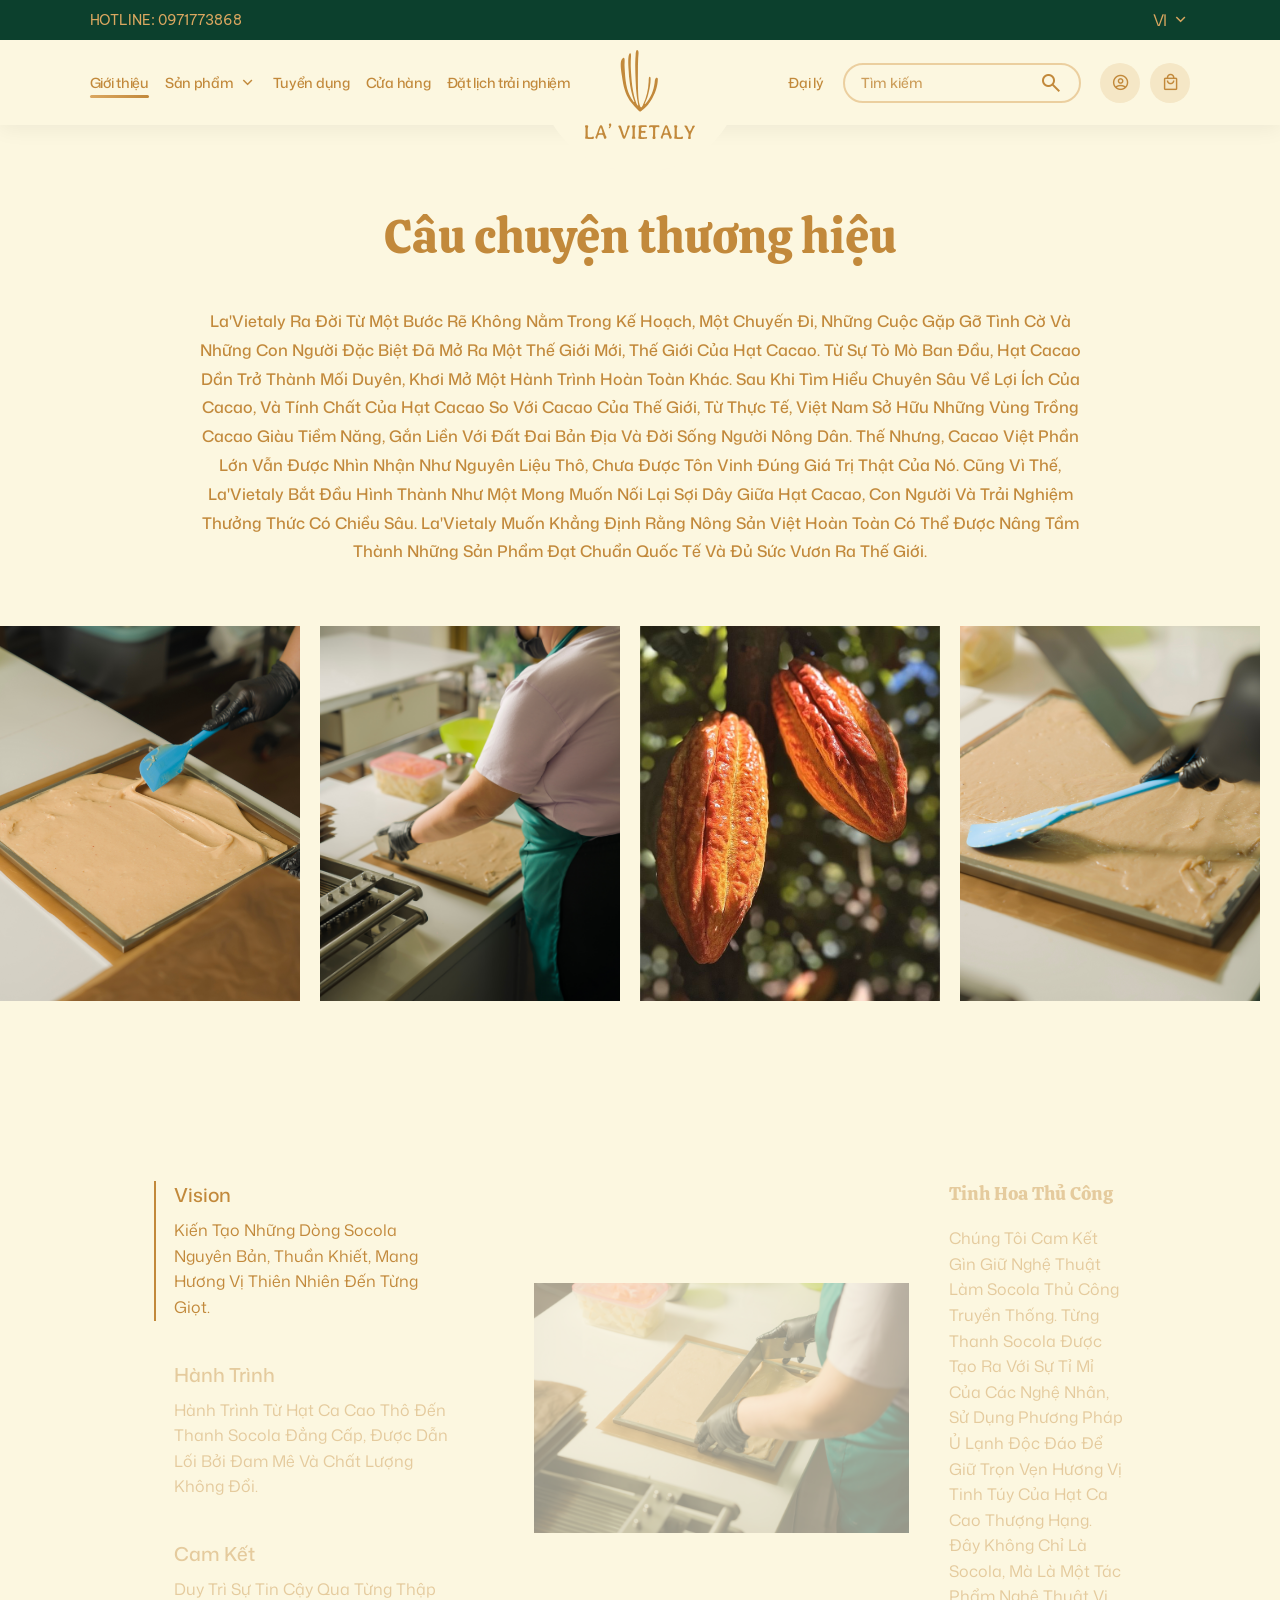
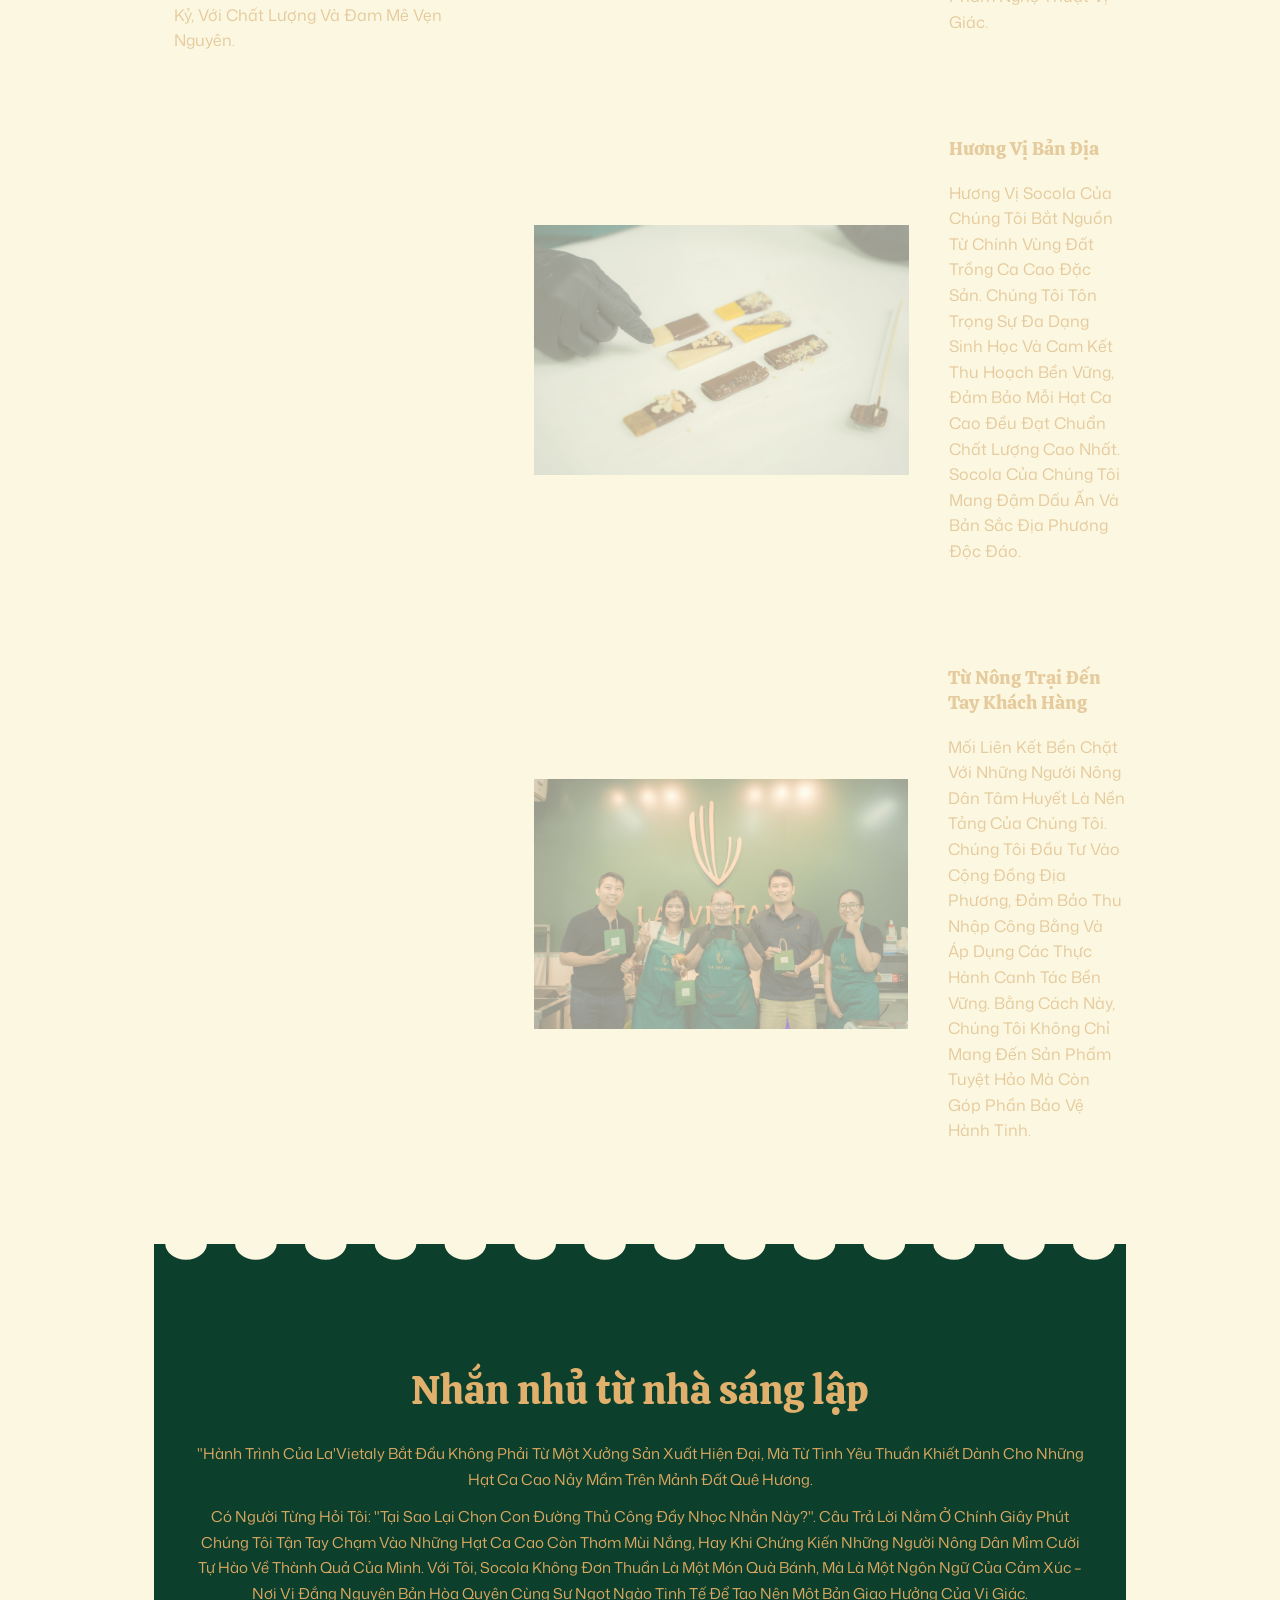
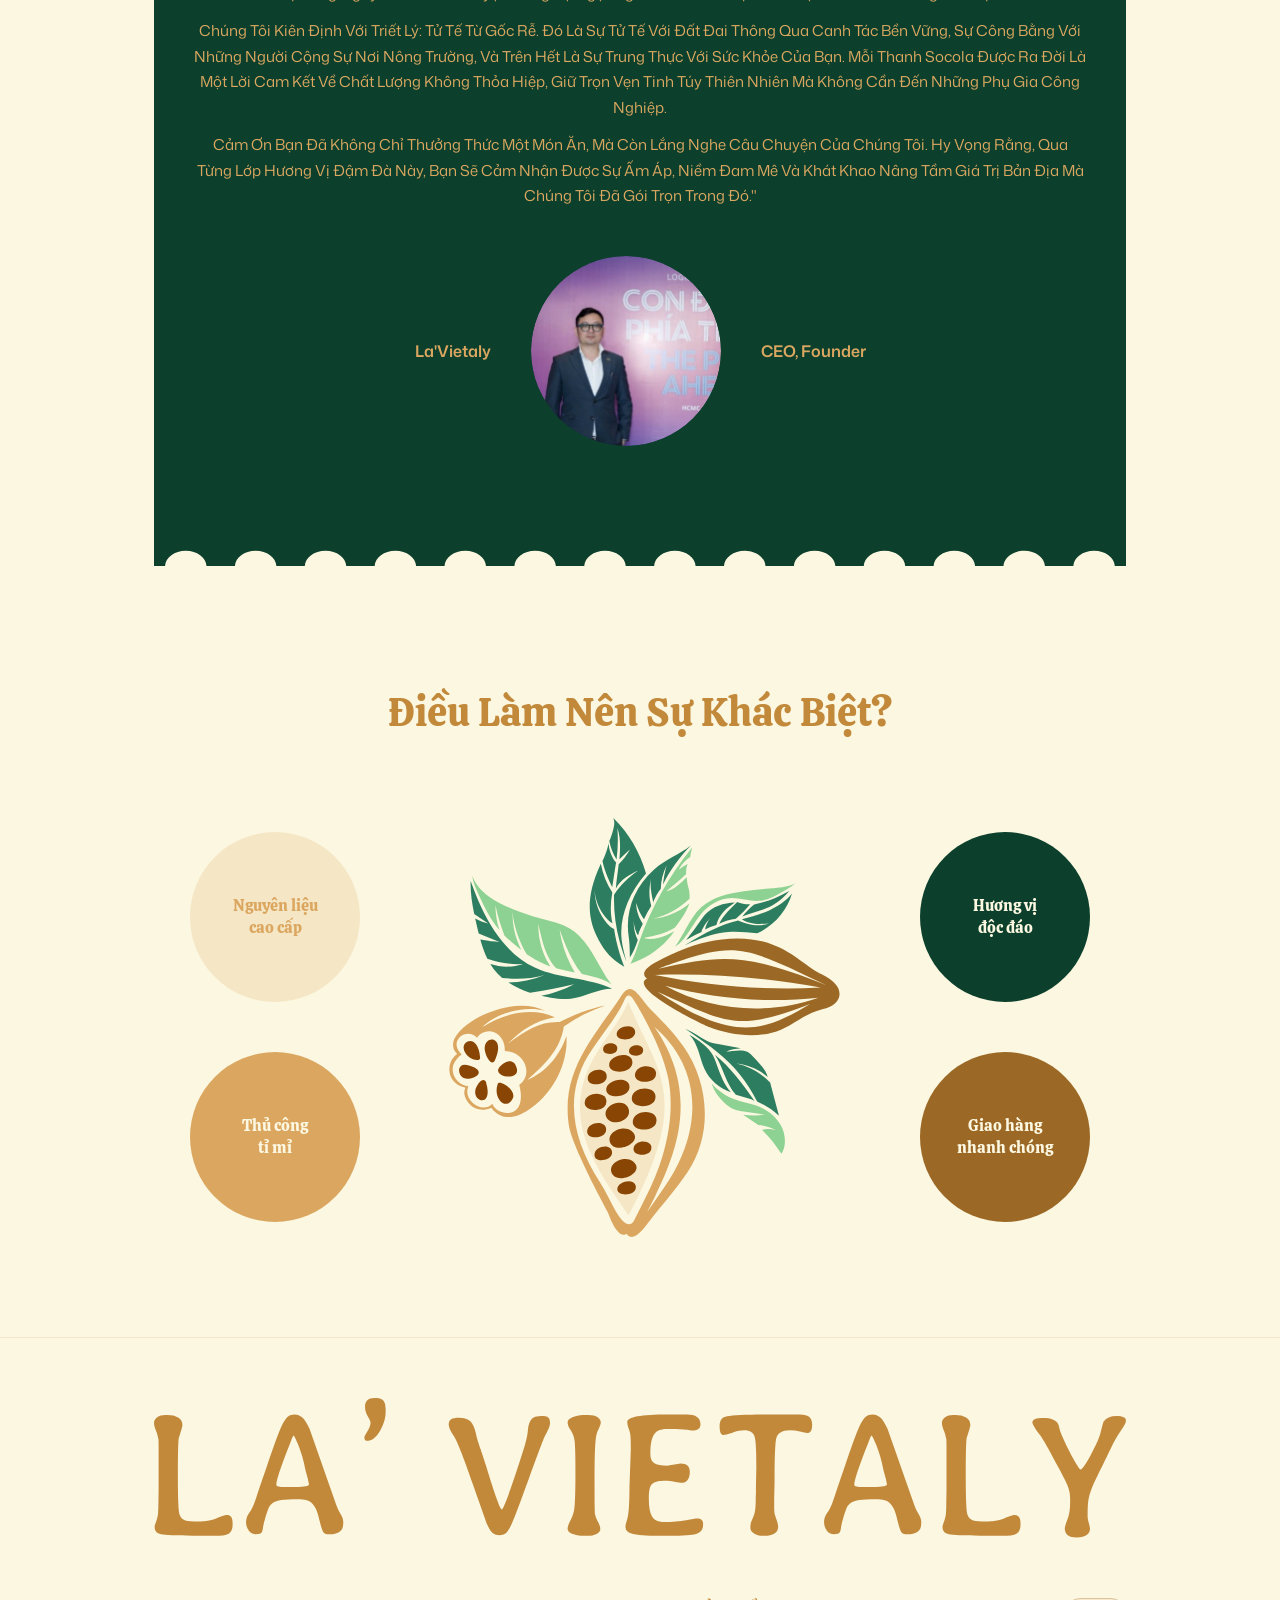
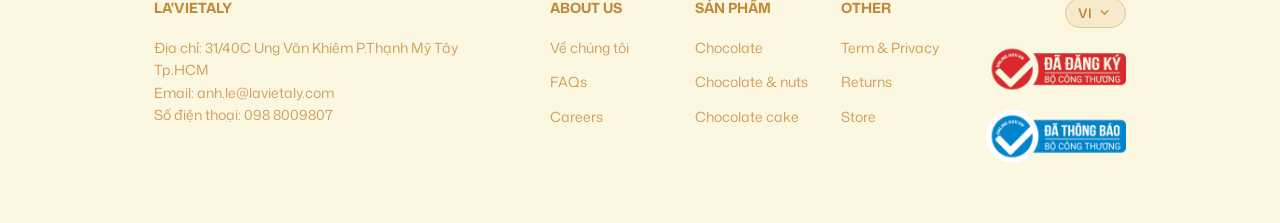
==== commit 52914a28: "update" ====
--- a/about.html
+++ b/about.html
@@ -234,7 +234,7 @@
 
                 <div class="values-content">
                     <div id="section-vision" class="value-content-item">
-                        <img src="images/vision.png" alt="Tinh Hoa Thủ Công" class="value-img">
+                        <img src="images/vision.jpg" alt="Tinh Hoa Thủ Công" class="value-img">
                         <div class="value-text">
                             <h3 class="value-title">Tinh Hoa Thủ Công</h3>
                             <p class="value-desc">Chúng Tôi Cam Kết Gìn Giữ Nghệ Thuật Làm Socola Thủ Công Truyền Thống.
@@ -247,7 +247,7 @@
                         </div>
                     </div>
                     <div id="section-hanh-trinh" class="value-content-item">
-                        <img src="images/journey.png" alt="Hương Vị Bản Địa" class="value-img">
+                        <img src="images/journey.jpg" alt="Hương Vị Bản Địa" class="value-img">
                         <div class="value-text">
                             <h3 class="value-title">Hương Vị Bản Địa</h3>
                             <p class="value-desc">Hương Vị Socola Của Chúng Tôi Bắt Nguồn Từ Chính Vùng Đất Trồng Ca Cao
@@ -260,7 +260,7 @@
                         </div>
                     </div>
                     <div id="section-cam-ket" class="value-content-item">
-                        <img src="images/commit.png" alt="Từ Nông Trại Đến Tay Khách Hàng" class="value-img">
+                        <img src="images/commit.jpg" alt="Từ Nông Trại Đến Tay Khách Hàng" class="value-img">
                         <div class="value-text">
                             <h3 class="value-title">Từ Nông Trại Đến Tay Khách Hàng</h3>
                             <p class="value-desc">Mối Liên Kết Bền Chặt Với Những Người Nông Dân Tâm Huyết Là Nền Tảng
